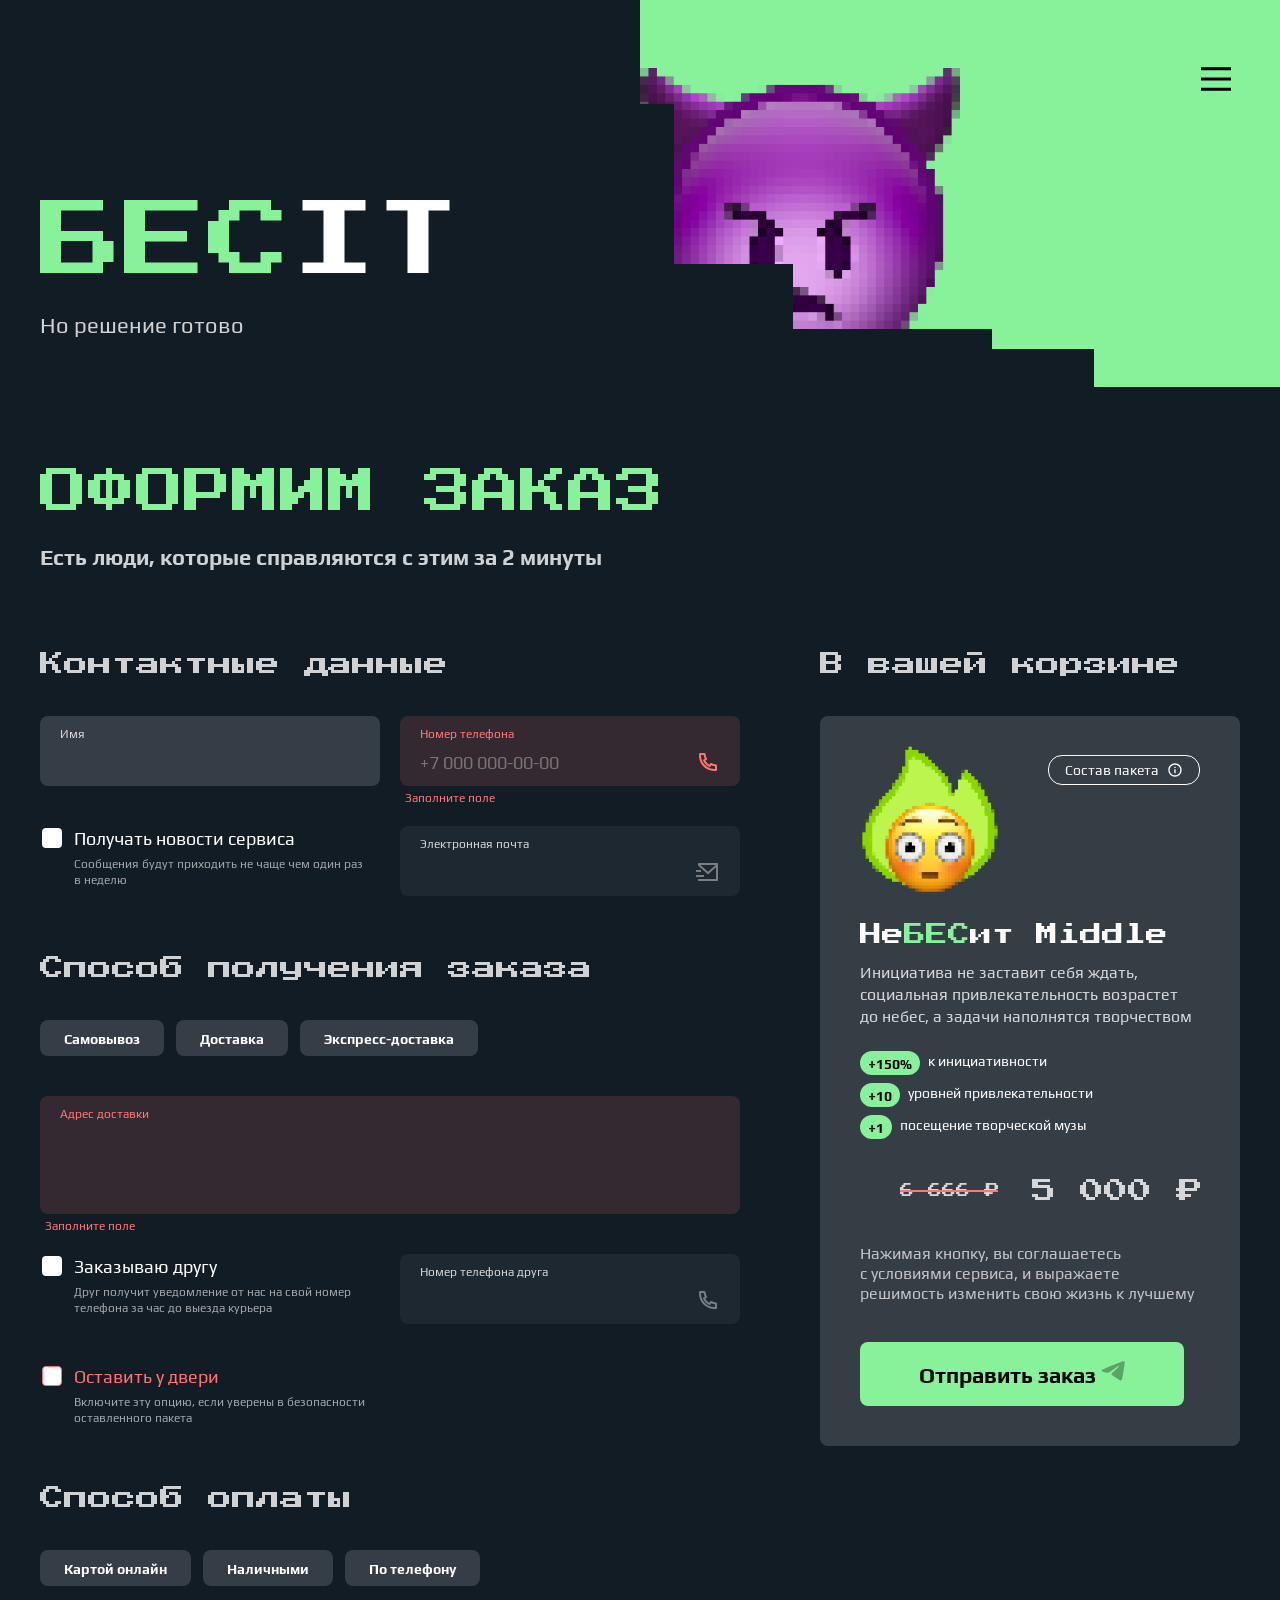
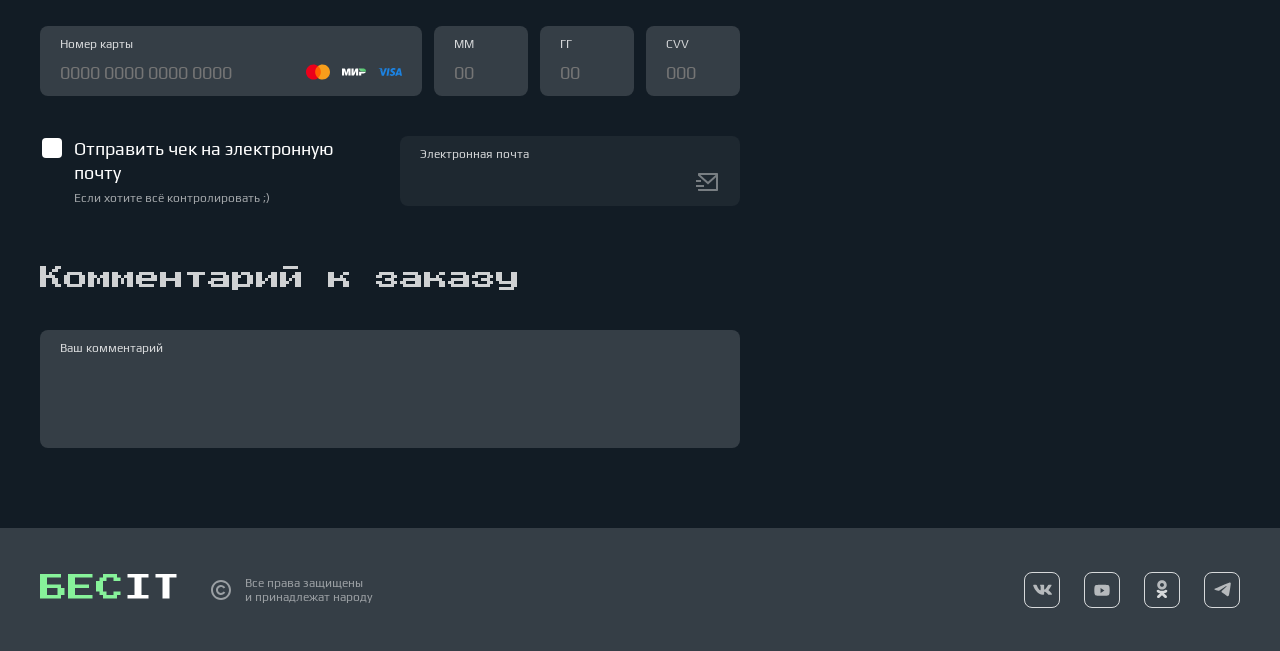
==== index.html @ fd8432b5 "sdf" ====
<!DOCTYPE html>
<html lang="ru">

<head>
  <meta charset="UTF-8">
  <meta name="viewport" content="width=device-width, initial-scale=1.0">
  <meta http-equiv="X-UA-Compatible" content="ie=edge">
  <link rel="stylesheet" href="css/normalize.css">
  <link rel="stylesheet" href="css/style.css">
  <title>Оформление заказа — БЕСIT</title>
</head>

<body>
  <header class="header">
    <div class="header__anim">
      <span class="header__green"></span>
      <div class="header__picture">
        <div class="header__image-big">
          <img class="header__img" src="images/devil.png" width="320" height="320"
            alt="Изображение фиолетового монстрика">
        </div>
      </div>
      <div class="header__cubes">
        <span class="header__cube"></span>
        <span class="header__cube"></span>
        <span class="header__cube"></span>
        <span class="header__cube"></span>
      </div>
    </div>
    <div class="header__wrapper">
      <div class="container">
        <div class="header__text">
          <div class="header__title-wrap">
            <p class="header__title"><span class="header__title-accent">Бес</span>it</p>
          </div>
          <div class="header__desc-wrap">
            <p class="header__description">Но решение готово</p>
          </div>
        </div>
      </div>
      <button class="header__burger" aria-label="Переключаетель меню">
        <svg class="header__burger-icon" width="40" height="40" aria-hidden="true">
          <use xlink:href="images/sprite.svg#icon-burger"></use>
        </svg>
      </button>
    </div>
  </header>
  <main>

    <section class="order">
      <div class="container">
        <h1 class="order__title">Оформим заказ</h1>
            <p class="order__text">Есть люди, которые справляются с&nbsp;этим за&nbsp;2&nbsp;минуты</p>
        <div class="order-wrapper">
          <div class="order__left-col">
            
            <form class="order-form" action="#" method="post">
              <fieldset class="order-form__group">
                <legend class="order-form__group-name">Контактные данные</legend>

                <div class="order-form__inner">
                  <div class="custom-input">
                    <input class="custom-input__field" type="text" name="name" id="name">
                    <label class="custom-input__label custom-input__label--name" for="name">Имя</label>
                  </div>
                  <div class="custom-input">
                    <input class="custom-input__field custom-input__field--error" type="tel" name="number" id="number"
                      placeholder="+7 000 000-00-00">
                    <label class="custom-input__label" for="number">Номер телефона</label>
                    <svg class="custom-input__icon custom-input__icon--phone" width="24" height="24" aria-hidden="true">
                      <use xlink:href="images/sprite.svg#icon-phone"></use>
                    </svg>
                    <span class="custom-input__error">Заполните поле</span>
                  </div>
                  <div class="custom-checkbox">
                    <input class="custom-checkbox__field visually-hidden"  type="checkbox" id="subscribeCheckbox"
                      name="client-true">
                    <label class="custom-checkbox__label" for="subscribeCheckbox">
                      <span class="custom-checkbox__heading">Получать новости сервиса
                        <svg class="custom-checkbox__icon" width="13" height="9" aria-hidden="true">
                          <use xlink:href="images/sprite.svg#icon-check"></use>
                        </svg>
                      </span>
                      <span class="custom-checkbox__text">Сообщения будут приходить не чаще чем один раз в неделю</span>

                    </label>
                  </div>

                  <div class="custom-input">

                    <label class="custom-input__label" for="emailF">Электронная почта</label>
                    <input class="custom-input__field custom-input__field--neb" type="email" name="mail" id="emailF" disabled>

                    <svg class="custom-input__icon custom-input__icon--nab" width="24" height="24" aria-hidden="true">
                      <use xlink:href="images/sprite.svg#icon-mail"></use>
                    </svg>
                  </div>
                </div>
              </fieldset>

              <fieldset class="order-form__group">
                <legend class="order-form__group-name">Способ получения заказа</legend>

                <div class="order-form__receiving-inner">
                  <ul class="order-form__radio__list">
                    <li class="custom-radio">
                      <input class="custom-radio__field visually-hidden" type="radio" name="receiving" id="receiving">
                      <label class="custom-radio__label" for="receiving">Самовывоз</label>
                    </li>
                    <li class="custom-radio">
                      <input class="custom-radio__field visually-hidden" type="radio" name="receiving" id="receiving2">
                      <label class="custom-radio__label" for="receiving2">Доставка</label>
                    </li>
                    <li class="custom-radio">
                      <input class="custom-radio__field visually-hidden" type="radio" name="receiving" id="receiving3">
                      <label class="custom-radio__label" for="receiving3">Экспресс-доставка</label>
                    </li>
                  </ul>

                  <div class="custom-input custom-input--textaria">
                    <textarea class="custom-input__field custom-input__field--error" name="adress"
                      id="adress"></textarea>
                    <label class="custom-input__label custom-input__label--addres" for="adress">Адрес доставки</label>
                    <span class="custom-input__error custom-input__error--addres">Заполните поле</span>
                  </div>

                  <div class="order-form__washes">
                    <div class="custom-checkbox">
                      <input class="custom-checkbox__field visually-hidden" type="checkbox" id="subscribeCheckbo"
                        name="client-true">
                      <label class="custom-checkbox__label" for="subscribeCheckbo">
                        <span class="custom-checkbox__heading">Заказываю другу
                          <svg class="custom-checkbox__icon" width="13" height="9" aria-hidden="true">
                            <use xlink:href="images/sprite.svg#icon-check"></use>
                          </svg>
                        </span>
                        <span class="custom-checkbox__text">Друг получит уведомление от нас на свой номер телефона за
                          час до выезда курьера</span>

                      </label>
                    </div>

                    <div class="custom-input">

                      <label class="custom-input__label" for="emailFiel">Номер телефона друга</label>
                      <input class="custom-input__field" type="tel" name="num" id="emailFiel" disabled>
                      <svg class="custom-input__icon custom-input__icon--friend" width="24" height="24" aria-hidden="true">
                        <use xlink:href="images/sprite.svg#icon-phone"></use>
                      </svg>
                    </div>

                    <div class="custom-checkbox">
                      <input class="custom-checkbox__field visually-hidden custom-checkbox__field--error"
                        type="checkbox" id="client-true2" name="client-true">
                      <label class="custom-checkbox__label" for="client-true2">
                        <span class="custom-checkbox__heading">Оставить у двери
                          <svg class="custom-checkbox__icon" width="13" height="9" aria-hidden="true">
                            <use xlink:href="images/sprite.svg#icon-check"></use>
                          </svg>
                        </span>
                        <span class="custom-checkbox__text">Включите эту опцию, если уверены в безопасности оставленного
                          пакета</span>

                      </label>
                    </div>

                  </div>
                </div>
              </fieldset>

              <fieldset class="order-form__group">
                <legend class="order-form__group-name">Способ оплаты</legend>

                <div class="order-form__receiving-inner">
                  <ul class="order-form__radio__list">
                    <li class="custom-radio">
                      <input class="custom-radio__field visually-hidden" type="radio" name="pay" id="pay">
                      <label class="custom-radio__label" for="pay">Картой онлайн</label>
                    </li>
                    <li class="custom-radio">
                      <input class="custom-radio__field visually-hidden" type="radio" name="pay" id="pay2">
                      <label class="custom-radio__label" for="pay2">Наличными</label>
                    </li>
                    <li class="custom-radio">
                      <input class="custom-radio__field visually-hidden" type="radio" name="pay" id="pay3">
                      <label class="custom-radio__label" for="pay3">По телефону</label>
                    </li>
                  </ul>

                  <ul class="order-form__pay-list">
                    <li class="order-form__pay-item">
                      <div class="custom-input">
                        <input class="custom-input__field" type="number" name="card" id="card"
                          placeholder="0000 0000 0000 0000">
                        <label class="custom-input__label" for="card">Номер карты</label>
                        <div class="custom-input__icon">
                          <svg class="icon-mc" width="24" height="24" aria-hidden="true">
                            <use xlink:href="images/sprite.svg#icon-mc"></use>
                          </svg>

                          <svg class="icon-mir" width="24" height="24" aria-hidden="true">
                            <use xlink:href="images/sprite.svg#icon-mir"></use>
                          </svg>

                          <svg class="icon-visa" width="24" height="24" aria-hidden="true">
                            <use xlink:href="images/sprite.svg#icon-visa"></use>
                          </svg>

                        </div>
                      </div>
                    </li>
                    <li class="order-form__pay-item">
                      <div class="custom-input">
                        <input class="custom-input__field" type="number" name="month" id="emailFie" placeholder="00">
                        <label class="custom-input__label" for="emailFie">ММ</label>
                      </div>
                    </li>
                    <li class="order-form__pay-item">
                      <div class="custom-input">
                        <input class="custom-input__field" type="number" name="year" id="cardNumber" placeholder="00">
                        <label class="custom-input__label" for="cardNumber">ГГ</label>
                      </div>
                    </li>
                    <li class="order-form__pay-item">
                      <div class="custom-input">
                        <input class="custom-input__field" type="number" name="cvv" id="cvv" placeholder="000">
                        <label class="custom-input__label" for="cvv">CVV</label>
                      </div>
                    </li>

                  </ul>

                  <div class="order-form__inner">
                    <div class="custom-checkbox">
                      <input class="custom-checkbox__field visually-hidden" type="checkbox" id="mail3" name="mail3">
                      <label class="custom-checkbox__label" for="mail3">
                        <span class="custom-checkbox__heading">Отправить чек на электронную почту
                          <svg class="custom-checkbox__icon" width="13" height="9" aria-hidden="true">
                            <use xlink:href="images/sprite.svg#icon-check"></use>
                          </svg>
                        </span>
                        <span class="custom-checkbox__text">Если хотите всё контролировать ;)</span>

                      </label>
                    </div>
                    <div class="custom-input">

                      <label class="custom-input__label" for="client-true3">Электронная почта</label>
                      <input class="custom-input__field" type="email" name="client-true3" id="client-true3" disabled>
                      <svg class="custom-input__icon" width="24" height="24" aria-hidden="true">
                        <use xlink:href="images/sprite.svg#icon-mail"></use>
                      </svg>
                    </div>
                  </div>

                </div>
              </fieldset>

              <fieldset class="order-form__group">
                <legend class="order-form__group-name">Комментарий к заказу</legend>
                <div class="custom-input custom-input--textaria">
                  <textarea class="custom-input__field" name="comment" id="comment"></textarea>
                  <label class="custom-input__label" for="comment">Ваш комментарий</label>
                </div>
              </fieldset>
            </form>

          </div>

          <div class="order__right-col">
              <h2 class="order__right-col-name">В вашей корзине</h2>
              <div class="order__right-col-card">
                <img class="card-img" src="images/green-smile.png" alt="Картинка зеленого смайлика">
                <button class="card-toogle">
                  <span class="toogle-text">Состав пакета</span>
                  <svg class="toogle-icon" width="16" height="16" aria-hidden="true">
                    <use xlink:href="images/sprite.svg#icon-i"></use>
                  </svg>
                </button>
                <h2 class="card-title">
                  Не<span>БЕС</span>ит Middle
                </h2>
                <p class="card-text">Инициатива не&nbsp;заставит себя ждать, социальная привлекательность возрастет
                  до&nbsp;небес, а&nbsp;задачи наполнятся творчеством</p>

                <div class="card-upgrades">
                  <div class="upgrade-item">
                    <span class="upgrade-item__percent">+150%</span>
                    <p class="upgrade-item__subtitle">к инициативности</p>
                  </div>
                  <div class="upgrade-item">
                    <span class="upgrade-item__percent">+10</span>
                    <p class="upgrade-item__subtitle">уровней привлекательности</p>
                  </div>
                  <div class="upgrade-item">
                    <span class="upgrade-item__percent">+1</span>
                    <p class="upgrade-item__subtitle">посещение творческой музы</p>
                  </div>
                </div>
                <div class="card-price">
                  <span class="card-price__old">6 666 ₽</span>
                  <span class="card-price__new">5 000 ₽</span>
                </div>
                <p class="card-agree-text">Нажимая кнопку, вы&nbsp;соглашаетесь с&nbsp;условиями сервиса,
                  и&nbsp;выражаете решимость изменить свою жизнь к&nbsp;лучшему</p>

                <button class="btn card-btn" type="submit"  id="submitButton">Отправить заказ

                  <svg class="icon-tg" width="24" height="24" aria-hidden="true">
                    <use xlink:href="images/sprite.svg#icon-tg"></use>
                  </svg>
                </button>
              </div>
            </div>
          </div>
        </div>
    </section>

    <div id="successModal" class="modal">
      <div class="modal-content">
          <span class="close">&times;</span>
          <p>Ваш заказ успешно отправлен!</p>
          <button id="thankYouButton">Спасибо</button>
      </div>
  </div>
  
  <div id="errorModal" class="modal">
      <div class="modal-content">
          <span class="close error-close">&times;</span>
          <p>Ошибка: заполните все поля!</p>
          <button id="errorOkButton">ОК</button>
      </div>
  </div>

  <div class="info-modal">
    <img class="monster" src="images/devil.png" width="320" height="320">
    <div class="info-modal__overlay">
      
    <img class="info-modal__img" src="images/green-smile.png" alt="">
    <div class="info-modal-dop">
      
      <h2 class="info-modal__title">Состав пакета</h2>
      <ul class="info-modal__list">
        <li class="info-modal__item">1) Горячая линия с&nbsp;психологом</li>
        <li class="info-modal__item">2) Медитации на&nbsp;каждый день</li>
        <li class="info-modal__item">3) Практики для&nbsp;саморазвития</li>
        <li class="info-modal__item">4) Вебинары с&nbsp;экспертами</li>
        <li class="info-modal__item">5) Чат с&nbsp;единомышленниками</li>
      </ul>
      <button class="btn info-modal__btn">Понятно</button>
    </div>
    </div>
  </div>
  </main>

  <footer class="footer">
    <div class="container">
      <div class="footer__inner">
        <div class="footer__inner-info">
          <a class="footer__logo-link" href="#" aria-label="Переход на главную страницу">
            <svg class="footer__logo" width="145" height="40" aria-hidden="true">
              <use xlink:href="images/sprite.svg#logo"></use>
            </svg>
          </a>
          <div class="footer__copyright">
            <svg class="footer__copyright-icon" width="24" height="24" aria-hidden="true">
              <use xlink:href="images/sprite.svg#icon-copy"></use>
            </svg>
            <span class="footer__copyright-text">Все права защищены и&nbsp;принадлежат народу</span>
          </div>
        </div>
        <ul class="socials">
          <li class="socials__item">
            <a class="socials__link" href="#" aria-label="Ссылка на ВК">
              <svg class="socials__icon" width="19" height="11" aria-hidden="true">
                <use xlink:href="images/sprite.svg#icon-vk"></use>
              </svg>
            </a>
          </li>
          <li class="socials__item">
            <a class="socials__link" href="#" aria-label="Ссылка на Ютуб">
              <svg class="socials__icon" width="16" height="12" aria-hidden="true">
                <use xlink:href="images/sprite.svg#icon-youtube"></use>
              </svg>
            </a>
          </li>
          <li class="socials__item">
            <a class="socials__link" href="#" aria-label="Ссылка на ОК">
              <svg class="socials__icon" width="12" height="19" aria-hidden="true">
                <use xlink:href="images/sprite.svg#icon-ok"></use>
              </svg>
            </a>
          </li>
          <li class="socials__item">
            <a class="socials__link" href="#" aria-label="Ссылка на Телеграм">
              <svg class="socials__icon" width="17" height="15" aria-hidden="true">
                <use xlink:href="images/sprite.svg#icon-tg"></use>
              </svg>
            </a>
          </li>
        </ul>
      </div>
    </div>
  </footer>

  <script src="js/index.js" type="module" defer></script>
</body>

</html>
---- css/style.css ----
/* Global */
/* ------------------------------------ */
@import "global/fonts.css";
@import "global/reboot.css";
@import "global/container.css";
@import "global/visually-hidden.css";

/* Blocks */
/* ------------------------------------ */
@import "blocks/header.css";
@import "blocks/animation.css";
@import "blocks/footer.css";
@import "blocks/socials.css";
@import "blocks/order.css";
@import "blocks/order-form.css";
@import "blocks/custom-input.css";
@import "blocks/custom-checkbox.css";
@import "blocks/custom.radio.css";
@import "blocks/pay.css";
@import "blocks/order-card.css";
@import "blocks/btn.css";
@import "blocks/info-modal.css";
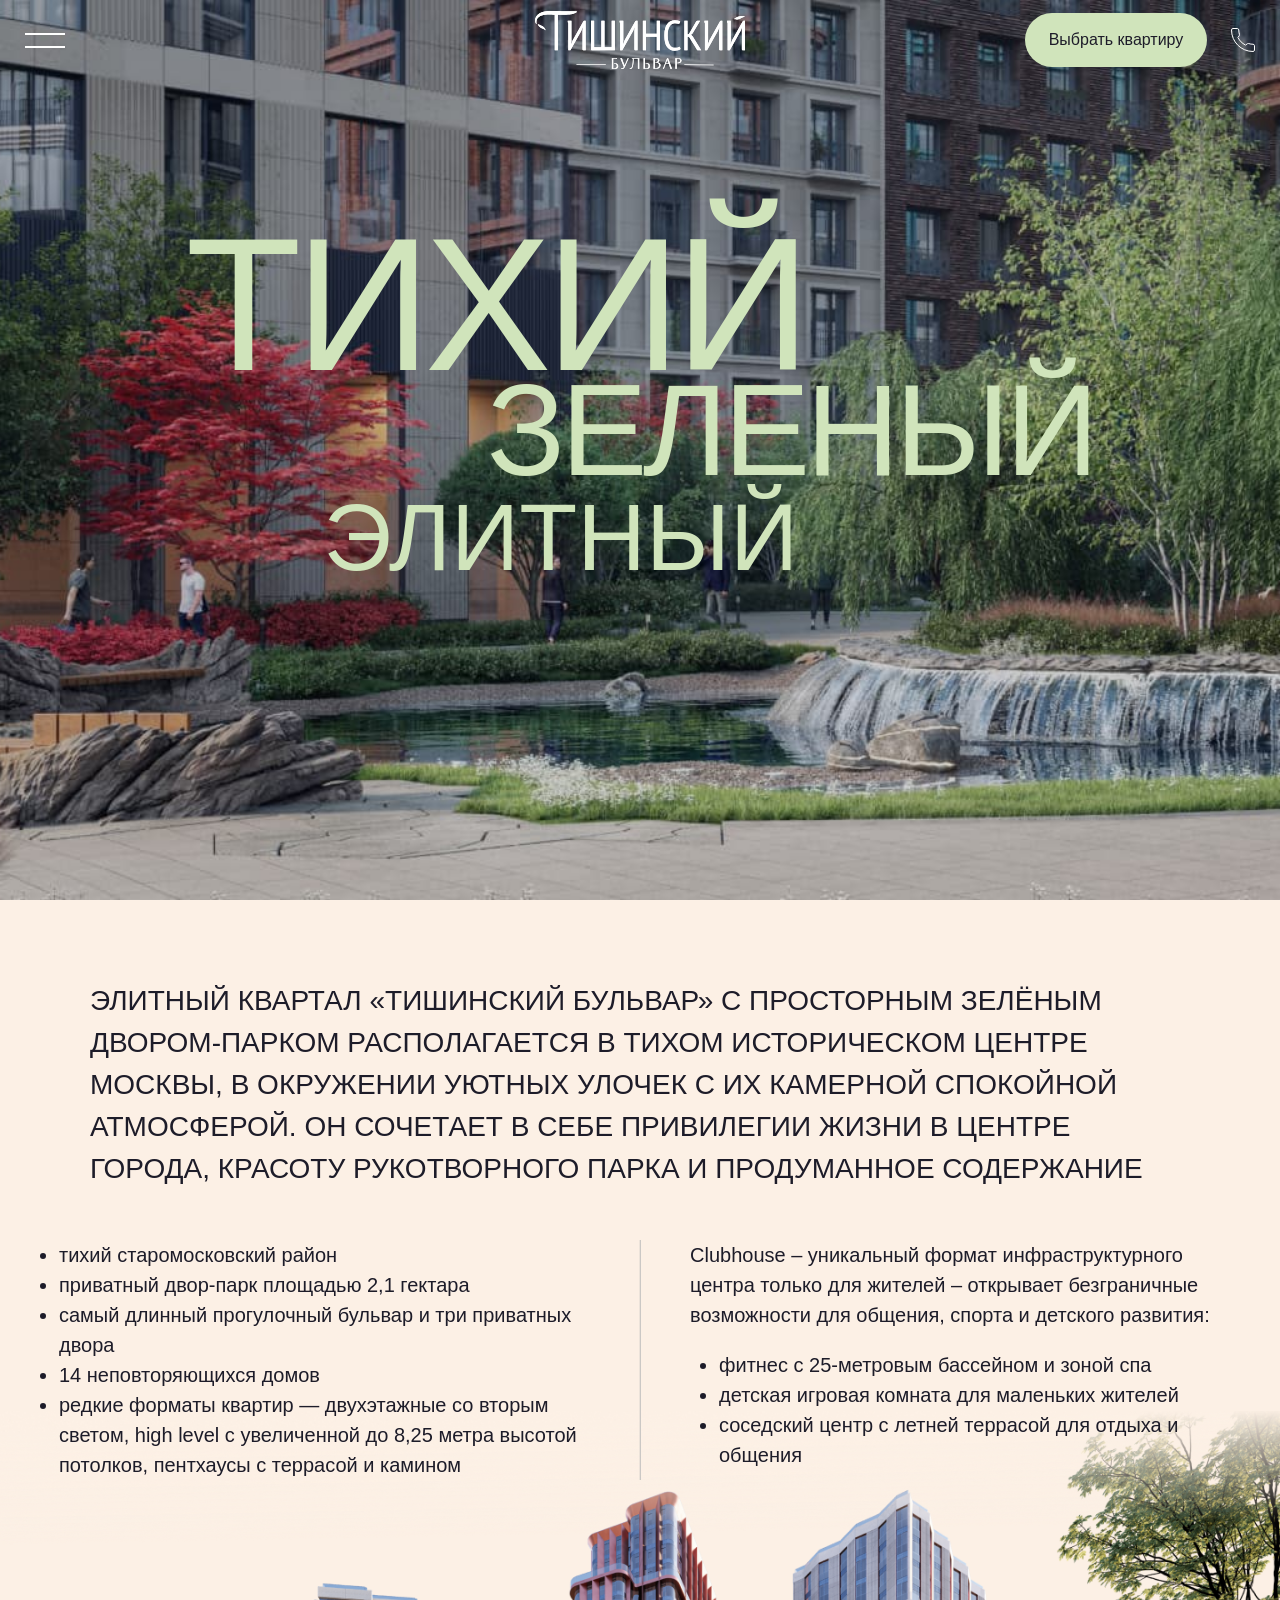
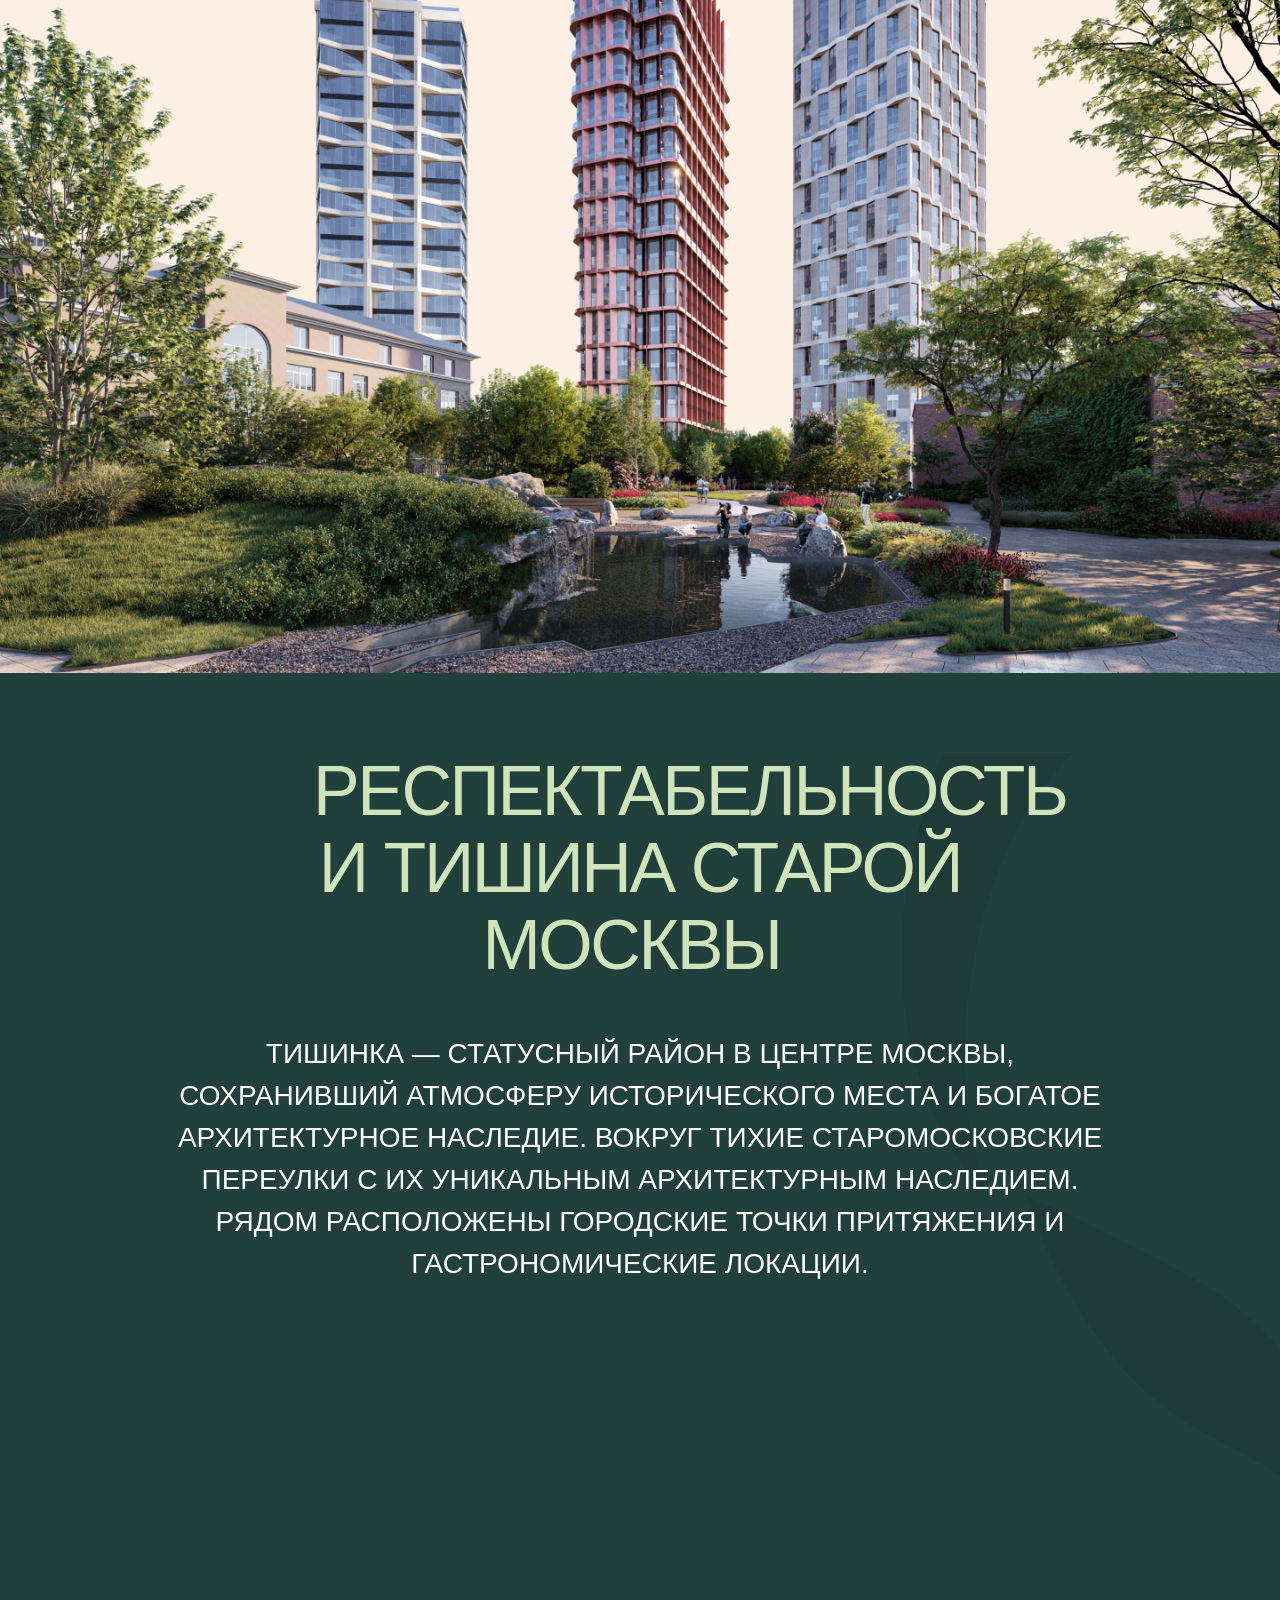
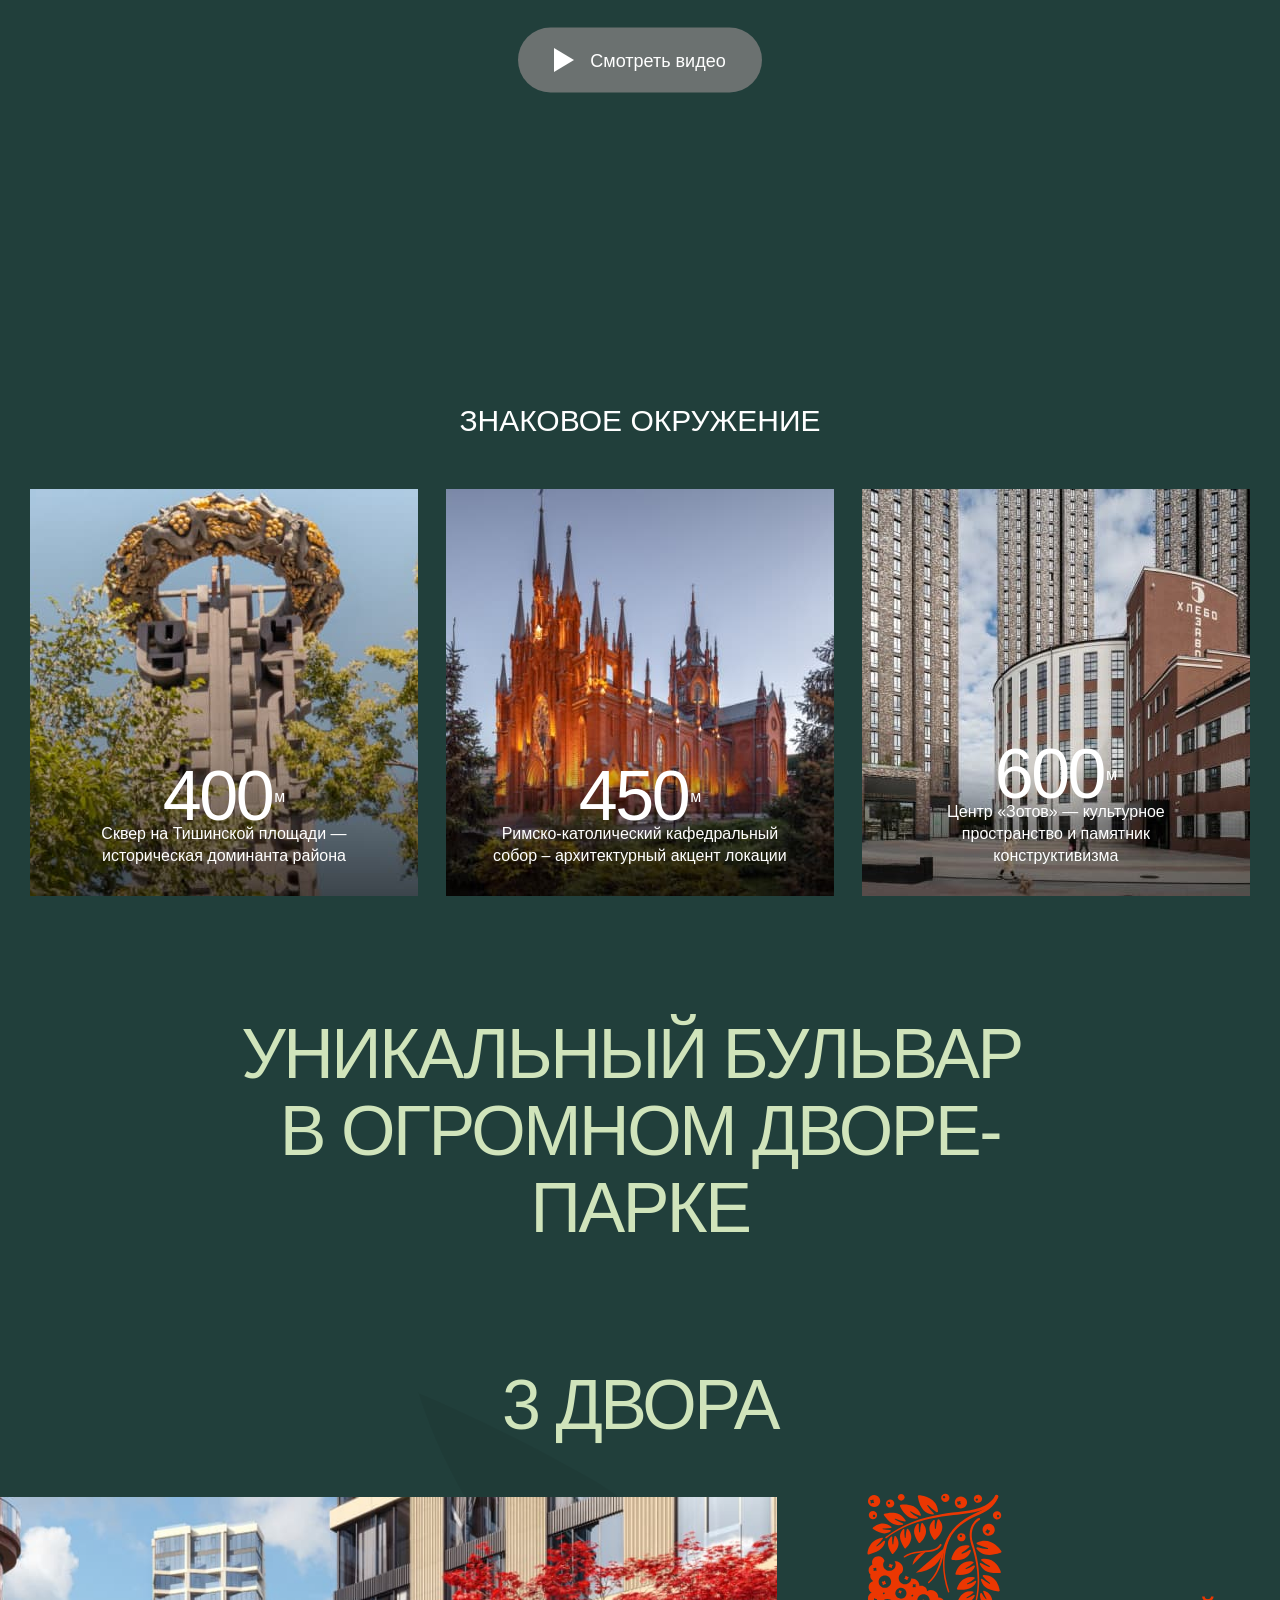
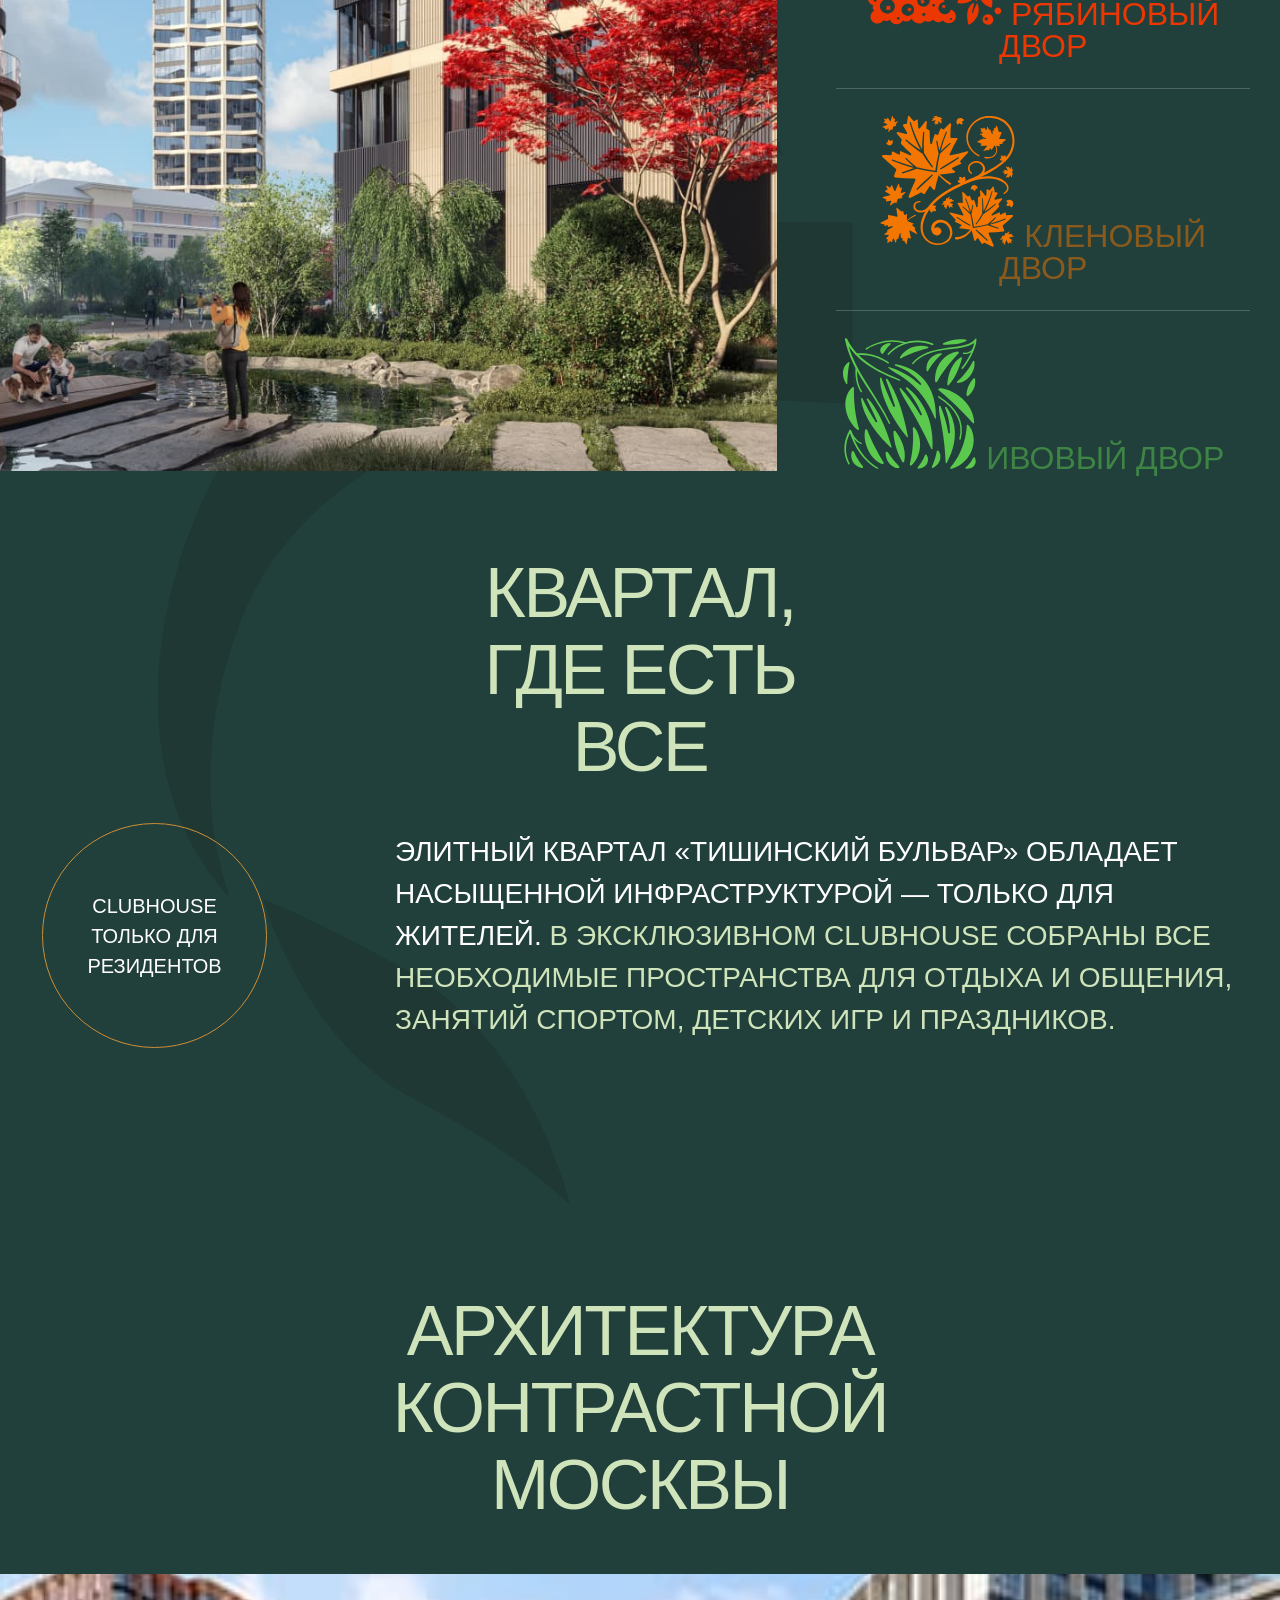
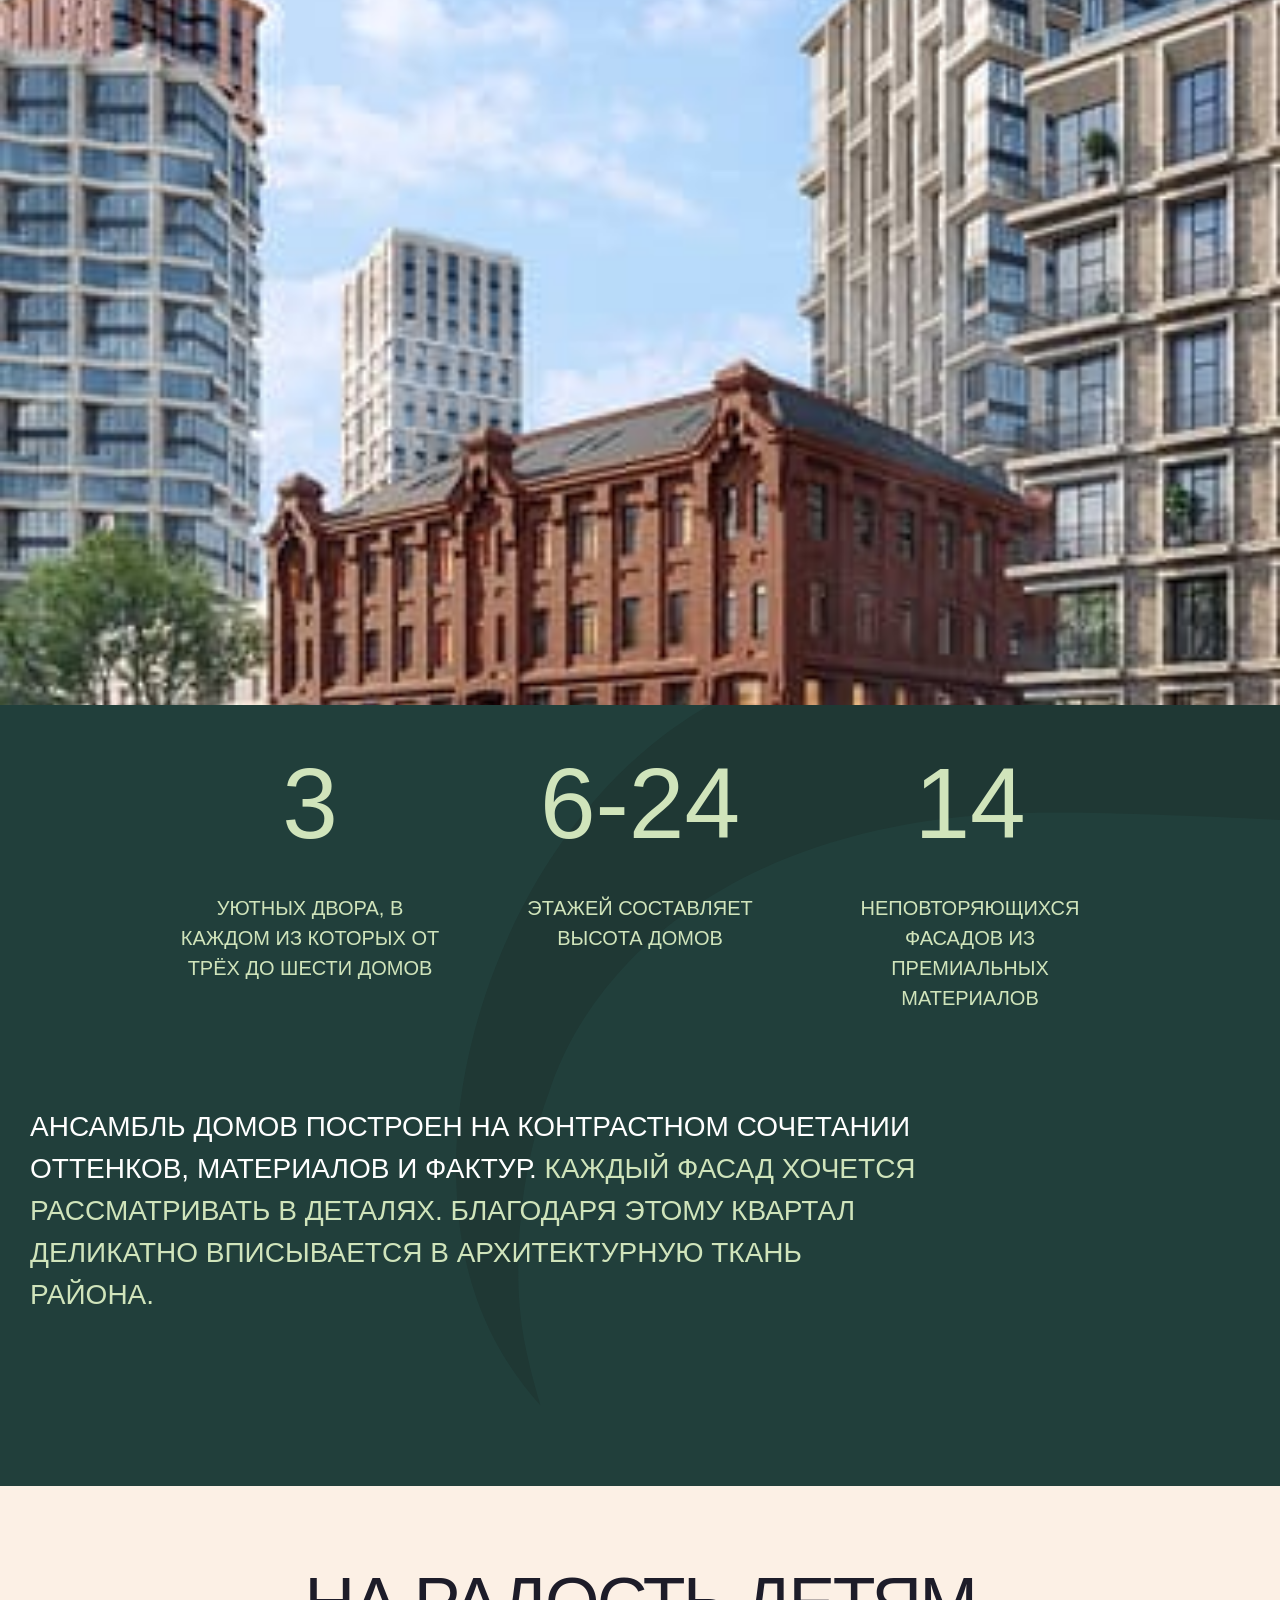
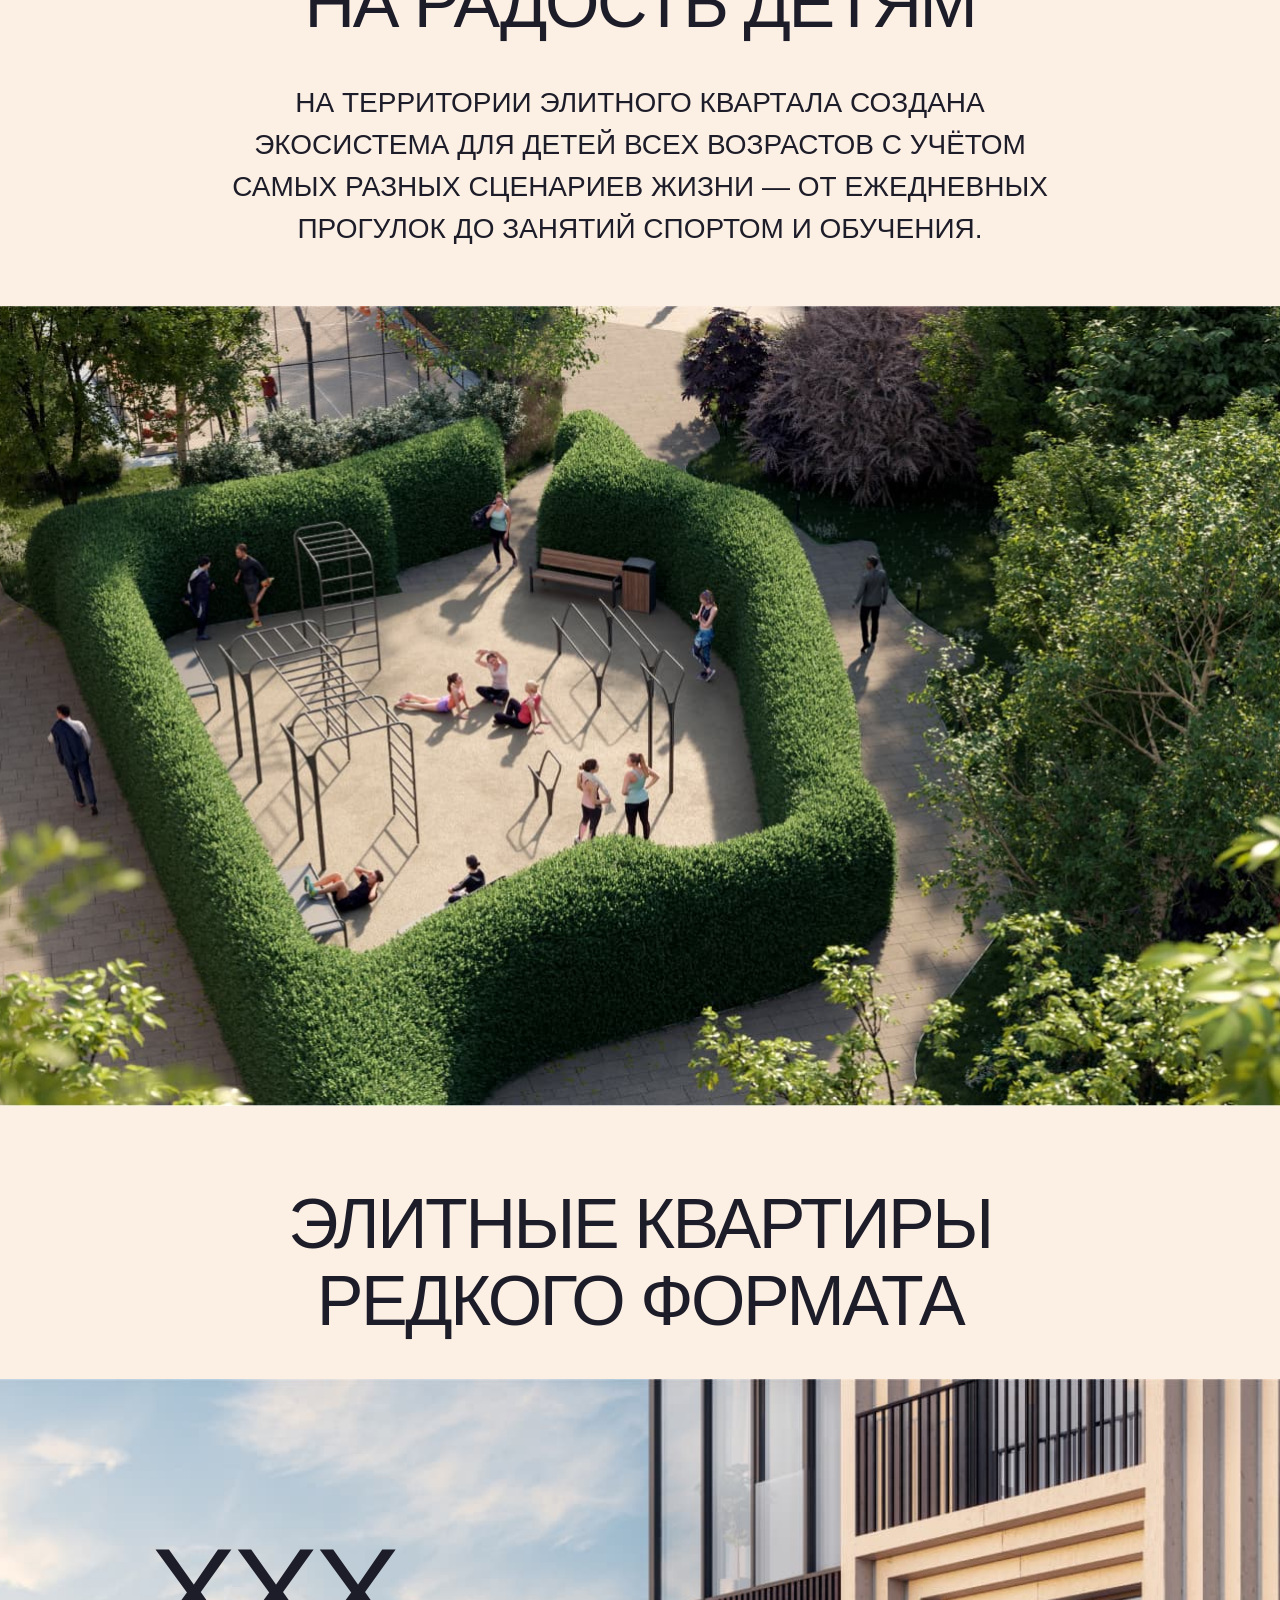
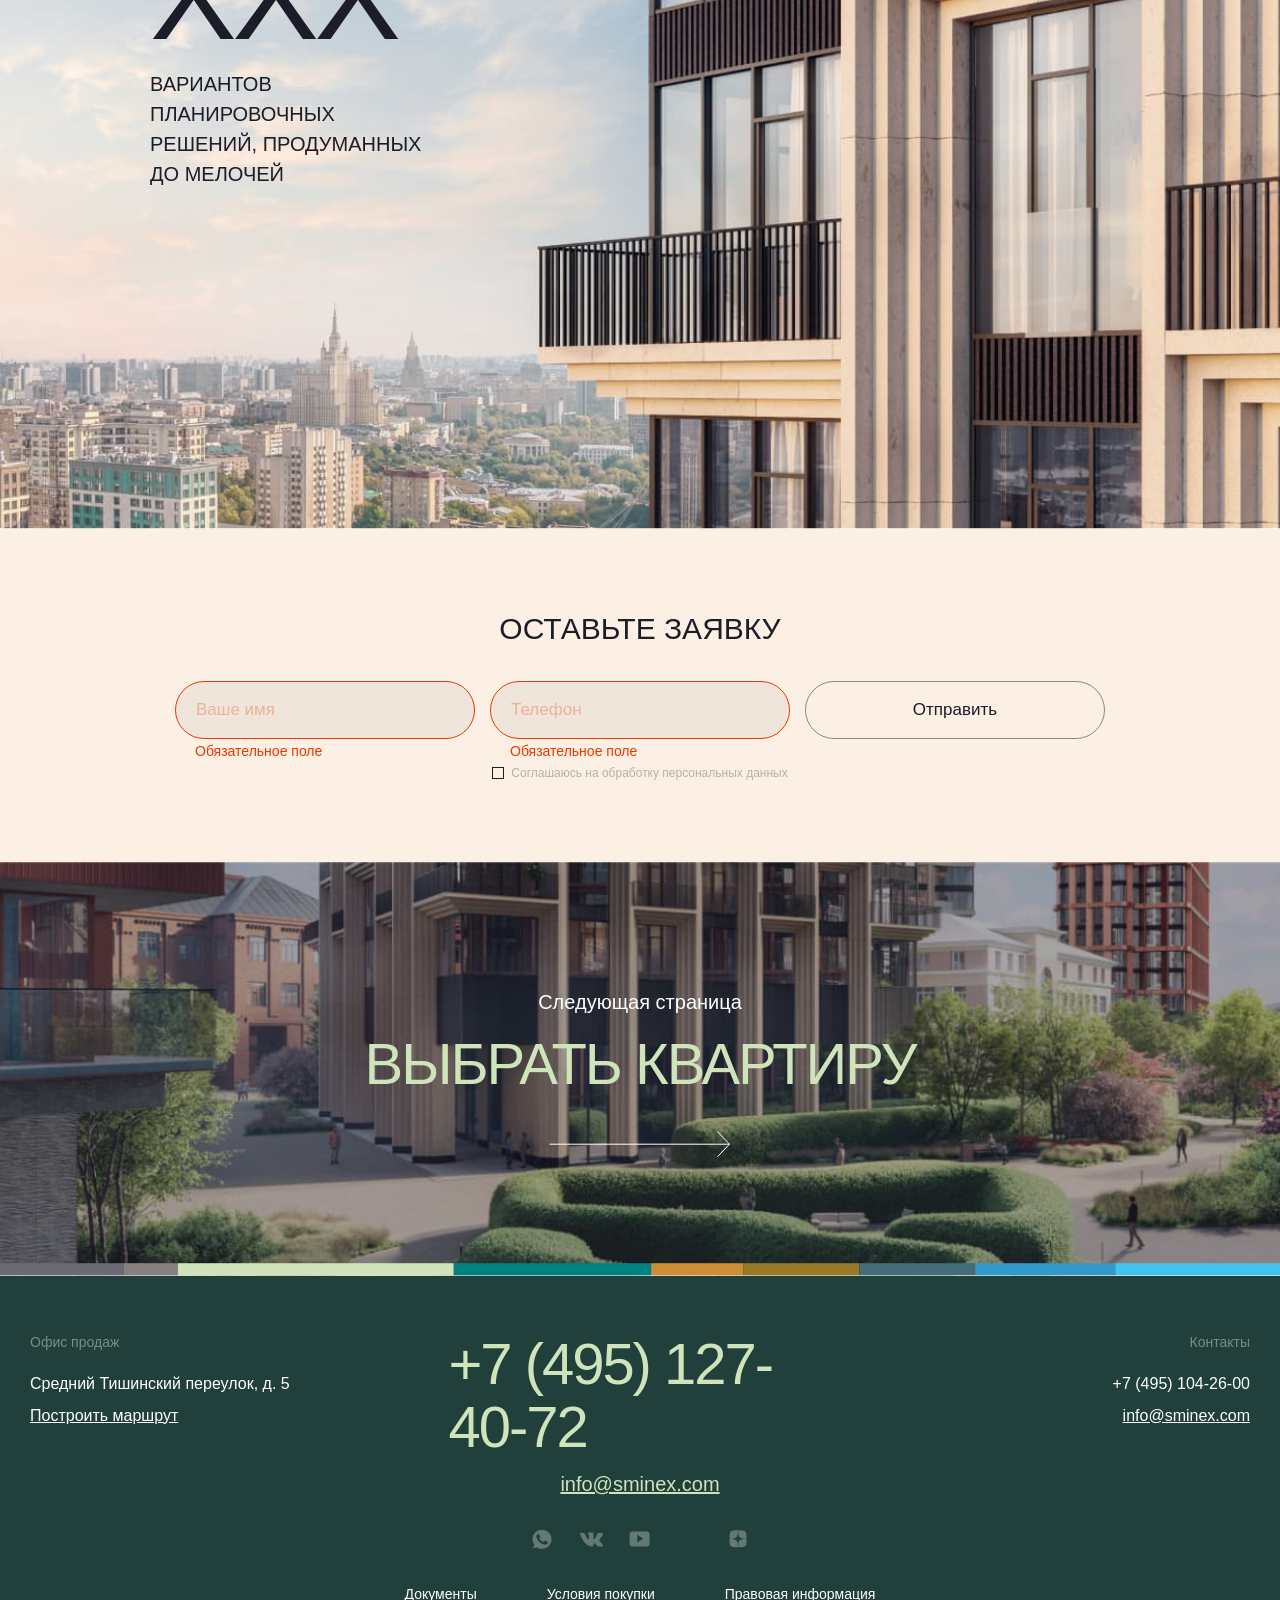
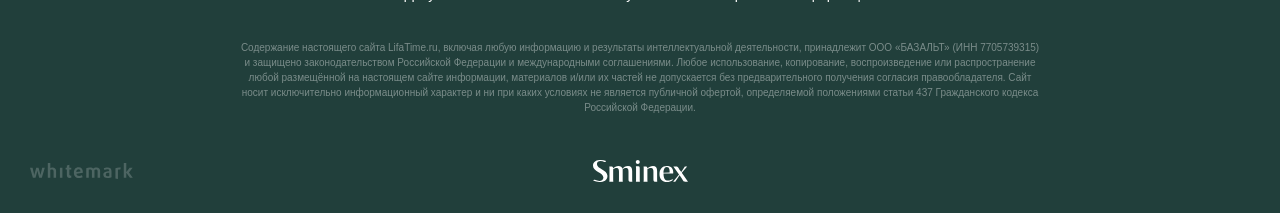
==== commit e75d168f: "sdfsd" ====
--- a/index.html
+++ b/index.html
@@ -1,409 +1,454 @@
 <!DOCTYPE html>
 <html lang="ru">
-
 <head>
   <meta charset="UTF-8">
   <meta name="viewport" content="width=device-width, initial-scale=1.0">
   <meta http-equiv="X-UA-Compatible" content="ie=edge">
-  <link rel="stylesheet" href="css/normalize.css">
-  <link rel="stylesheet" href="css/style.css">
-  <title>Оформление заказа — БЕСIT</title>
+  <link rel="stylesheet" href="/style.css">
+  <link rel="preload" href="/student/fonts/Arsenal-Regular.woff2" as="font" type="font/woff2" crossorigin="anonymous">
+  <title>Тихий зелёный элитный архитектурный проект на Тишинке. - Тишинский бульвар</title>
+  <link rel="icon" type="image/png" href="favicon/favicon-96x96.png" sizes="96x96" />
+<link rel="icon" type="image/svg+xml" href="favicon/favicon.svg" />
+<link rel="shortcut icon" href="favicon/favicon.ico" />
+<link rel="apple-touch-icon" sizes="180x180" href="favicon/apple-touch-icon.png" />
+<link rel="manifest" href="/site.webmanifest" />
 </head>
 
 <body>
-  <header class="header">
-    <div class="header__anim">
-      <span class="header__green"></span>
-      <div class="header__picture">
-        <div class="header__image-big">
-          <img class="header__img" src="images/devil.png" width="320" height="320"
-            alt="Изображение фиолетового монстрика">
-        </div>
-      </div>
-      <div class="header__cubes">
-        <span class="header__cube"></span>
-        <span class="header__cube"></span>
-        <span class="header__cube"></span>
-        <span class="header__cube"></span>
-      </div>
-    </div>
+<header class="header">
+  <div class="container">
     <div class="header__wrapper">
-      <div class="container">
-        <div class="header__text">
-          <div class="header__title-wrap">
-            <p class="header__title"><span class="header__title-accent">Бес</span>it</p>
-          </div>
-          <div class="header__desc-wrap">
-            <p class="header__description">Но решение готово</p>
-          </div>
-        </div>
-      </div>
-      <button class="header__burger" aria-label="Переключаетель меню">
-        <svg class="header__burger-icon" width="40" height="40" aria-hidden="true">
+      <button class="header__burger" type="button">
+        <svg class="header__burger-icon" width="40" height="15" aria-hidden="true">
           <use xlink:href="images/sprite.svg#icon-burger"></use>
         </svg>
       </button>
-    </div>
-  </header>
-  <main>
-
-    <section class="order">
-      <div class="container">
-        <h1 class="order__title">Оформим заказ</h1>
-            <p class="order__text">Есть люди, которые справляются с&nbsp;этим за&nbsp;2&nbsp;минуты</p>
-        <div class="order-wrapper">
-          <div class="order__left-col">
-            
-            <form class="order-form" action="#" method="post">
-              <fieldset class="order-form__group">
-                <legend class="order-form__group-name">Контактные данные</legend>
-
-                <div class="order-form__inner">
-                  <div class="custom-input">
-                    <input class="custom-input__field" type="text" name="name" id="name">
-                    <label class="custom-input__label custom-input__label--name" for="name">Имя</label>
-                  </div>
-                  <div class="custom-input">
-                    <input class="custom-input__field custom-input__field--error" type="tel" name="number" id="number"
-                      placeholder="+7 000 000-00-00">
-                    <label class="custom-input__label" for="number">Номер телефона</label>
-                    <svg class="custom-input__icon custom-input__icon--phone" width="24" height="24" aria-hidden="true">
-                      <use xlink:href="images/sprite.svg#icon-phone"></use>
-                    </svg>
-                    <span class="custom-input__error">Заполните поле</span>
-                  </div>
-                  <div class="custom-checkbox">
-                    <input class="custom-checkbox__field visually-hidden"  type="checkbox" id="subscribeCheckbox"
-                      name="client-true">
-                    <label class="custom-checkbox__label" for="subscribeCheckbox">
-                      <span class="custom-checkbox__heading">Получать новости сервиса
-                        <svg class="custom-checkbox__icon" width="13" height="9" aria-hidden="true">
-                          <use xlink:href="images/sprite.svg#icon-check"></use>
-                        </svg>
-                      </span>
-                      <span class="custom-checkbox__text">Сообщения будут приходить не чаще чем один раз в неделю</span>
-
-                    </label>
-                  </div>
-
-                  <div class="custom-input">
-
-                    <label class="custom-input__label" for="emailF">Электронная почта</label>
-                    <input class="custom-input__field custom-input__field--neb" type="email" name="mail" id="emailF" disabled>
-
-                    <svg class="custom-input__icon custom-input__icon--nab" width="24" height="24" aria-hidden="true">
-                      <use xlink:href="images/sprite.svg#icon-mail"></use>
-                    </svg>
-                  </div>
-                </div>
-              </fieldset>
-
-              <fieldset class="order-form__group">
-                <legend class="order-form__group-name">Способ получения заказа</legend>
-
-                <div class="order-form__receiving-inner">
-                  <ul class="order-form__radio__list">
-                    <li class="custom-radio">
-                      <input class="custom-radio__field visually-hidden" type="radio" name="receiving" id="receiving">
-                      <label class="custom-radio__label" for="receiving">Самовывоз</label>
-                    </li>
-                    <li class="custom-radio">
-                      <input class="custom-radio__field visually-hidden" type="radio" name="receiving" id="receiving2">
-                      <label class="custom-radio__label" for="receiving2">Доставка</label>
-                    </li>
-                    <li class="custom-radio">
-                      <input class="custom-radio__field visually-hidden" type="radio" name="receiving" id="receiving3">
-                      <label class="custom-radio__label" for="receiving3">Экспресс-доставка</label>
-                    </li>
-                  </ul>
-
-                  <div class="custom-input custom-input--textaria">
-                    <textarea class="custom-input__field custom-input__field--error" name="adress"
-                      id="adress"></textarea>
-                    <label class="custom-input__label custom-input__label--addres" for="adress">Адрес доставки</label>
-                    <span class="custom-input__error custom-input__error--addres">Заполните поле</span>
-                  </div>
-
-                  <div class="order-form__washes">
-                    <div class="custom-checkbox">
-                      <input class="custom-checkbox__field visually-hidden" type="checkbox" id="subscribeCheckbo"
-                        name="client-true">
-                      <label class="custom-checkbox__label" for="subscribeCheckbo">
-                        <span class="custom-checkbox__heading">Заказываю другу
-                          <svg class="custom-checkbox__icon" width="13" height="9" aria-hidden="true">
-                            <use xlink:href="images/sprite.svg#icon-check"></use>
-                          </svg>
-                        </span>
-                        <span class="custom-checkbox__text">Друг получит уведомление от нас на свой номер телефона за
-                          час до выезда курьера</span>
-
-                      </label>
-                    </div>
-
-                    <div class="custom-input">
-
-                      <label class="custom-input__label" for="emailFiel">Номер телефона друга</label>
-                      <input class="custom-input__field" type="tel" name="num" id="emailFiel" disabled>
-                      <svg class="custom-input__icon custom-input__icon--friend" width="24" height="24" aria-hidden="true">
-                        <use xlink:href="images/sprite.svg#icon-phone"></use>
-                      </svg>
-                    </div>
-
-                    <div class="custom-checkbox">
-                      <input class="custom-checkbox__field visually-hidden custom-checkbox__field--error"
-                        type="checkbox" id="client-true2" name="client-true">
-                      <label class="custom-checkbox__label" for="client-true2">
-                        <span class="custom-checkbox__heading">Оставить у двери
-                          <svg class="custom-checkbox__icon" width="13" height="9" aria-hidden="true">
-                            <use xlink:href="images/sprite.svg#icon-check"></use>
-                          </svg>
-                        </span>
-                        <span class="custom-checkbox__text">Включите эту опцию, если уверены в безопасности оставленного
-                          пакета</span>
-
-                      </label>
-                    </div>
-
-                  </div>
-                </div>
-              </fieldset>
-
-              <fieldset class="order-form__group">
-                <legend class="order-form__group-name">Способ оплаты</legend>
-
-                <div class="order-form__receiving-inner">
-                  <ul class="order-form__radio__list">
-                    <li class="custom-radio">
-                      <input class="custom-radio__field visually-hidden" type="radio" name="pay" id="pay">
-                      <label class="custom-radio__label" for="pay">Картой онлайн</label>
-                    </li>
-                    <li class="custom-radio">
-                      <input class="custom-radio__field visually-hidden" type="radio" name="pay" id="pay2">
-                      <label class="custom-radio__label" for="pay2">Наличными</label>
-                    </li>
-                    <li class="custom-radio">
-                      <input class="custom-radio__field visually-hidden" type="radio" name="pay" id="pay3">
-                      <label class="custom-radio__label" for="pay3">По телефону</label>
-                    </li>
-                  </ul>
-
-                  <ul class="order-form__pay-list">
-                    <li class="order-form__pay-item">
-                      <div class="custom-input">
-                        <input class="custom-input__field" type="number" name="card" id="card"
-                          placeholder="0000 0000 0000 0000">
-                        <label class="custom-input__label" for="card">Номер карты</label>
-                        <div class="custom-input__icon">
-                          <svg class="icon-mc" width="24" height="24" aria-hidden="true">
-                            <use xlink:href="images/sprite.svg#icon-mc"></use>
-                          </svg>
-
-                          <svg class="icon-mir" width="24" height="24" aria-hidden="true">
-                            <use xlink:href="images/sprite.svg#icon-mir"></use>
-                          </svg>
-
-                          <svg class="icon-visa" width="24" height="24" aria-hidden="true">
-                            <use xlink:href="images/sprite.svg#icon-visa"></use>
-                          </svg>
-
-                        </div>
-                      </div>
-                    </li>
-                    <li class="order-form__pay-item">
-                      <div class="custom-input">
-                        <input class="custom-input__field" type="number" name="month" id="emailFie" placeholder="00">
-                        <label class="custom-input__label" for="emailFie">ММ</label>
-                      </div>
-                    </li>
-                    <li class="order-form__pay-item">
-                      <div class="custom-input">
-                        <input class="custom-input__field" type="number" name="year" id="cardNumber" placeholder="00">
-                        <label class="custom-input__label" for="cardNumber">ГГ</label>
-                      </div>
-                    </li>
-                    <li class="order-form__pay-item">
-                      <div class="custom-input">
-                        <input class="custom-input__field" type="number" name="cvv" id="cvv" placeholder="000">
-                        <label class="custom-input__label" for="cvv">CVV</label>
-                      </div>
-                    </li>
-
-                  </ul>
-
-                  <div class="order-form__inner">
-                    <div class="custom-checkbox">
-                      <input class="custom-checkbox__field visually-hidden" type="checkbox" id="mail3" name="mail3">
-                      <label class="custom-checkbox__label" for="mail3">
-                        <span class="custom-checkbox__heading">Отправить чек на электронную почту
-                          <svg class="custom-checkbox__icon" width="13" height="9" aria-hidden="true">
-                            <use xlink:href="images/sprite.svg#icon-check"></use>
-                          </svg>
-                        </span>
-                        <span class="custom-checkbox__text">Если хотите всё контролировать ;)</span>
-
-                      </label>
-                    </div>
-                    <div class="custom-input">
-
-                      <label class="custom-input__label" for="client-true3">Электронная почта</label>
-                      <input class="custom-input__field" type="email" name="client-true3" id="client-true3" disabled>
-                      <svg class="custom-input__icon" width="24" height="24" aria-hidden="true">
-                        <use xlink:href="images/sprite.svg#icon-mail"></use>
-                      </svg>
-                    </div>
-                  </div>
-
-                </div>
-              </fieldset>
-
-              <fieldset class="order-form__group">
-                <legend class="order-form__group-name">Комментарий к заказу</legend>
-                <div class="custom-input custom-input--textaria">
-                  <textarea class="custom-input__field" name="comment" id="comment"></textarea>
-                  <label class="custom-input__label" for="comment">Ваш комментарий</label>
-                </div>
-              </fieldset>
-            </form>
-
+      <a href="#" class="header__logo" aria-label="Ссылка на главную страницу">
+        <svg class="header__burger-icon" width="210" height="58" aria-hidden="true">
+          <use xlink:href="images/sprite.svg#icon-logo"></use>
+        </svg>
+      </a>
+      <div class="header__user">
+        <a class="header__link btn" href="#">Выбрать квартиру</a>
+        <a href="tel:+74951829699" class="header__phone">
+          <span class="header__phone-text">+7 (495) 182-96-99</span>
+          <svg class="header__phone-icon" width="24" height="24" aria-hidden="true">
+            <use xlink:href="images/sprite.svg#icon-phone"></use>
+          </svg>
+        </a>
+      </div>
+    </div>
+  </div>
+</header>
+
+<main>
+  <section class="hero">
+    <div class="container">
+      <div class="hero__wrapper">
+        <div class="hero__picture">
+          <picture>
+            <source media="(max-width: 767px)"
+                    srcset="images/hero/hero-mobile.jpg 1x, images/hero/hero-mobile@2x.jpg 2x">
+            <img class="hero__img" src="images/hero/hero.jpg" srcset="images/hero/hero@2x.jpg 2x"
+                 alt="Изображение ЖК Тишинский" width="1440" height="720">
+          </picture>
+        </div>
+        <h1 class="hero__title">
+          <span class="hero__title-top">ТИХИЙ</span>
+          <span class="hero__title-middle">ЗЕЛЕНЫЙ</span>
+          <span class="hero__title-bottom">ЭЛИТНЫЙ</span>
+        </h1>
+      </div>
+    </div>
+  </section>
+  
+  <section class="advantages">
+    <div class="container">
+      <h2 class="visually-hidden">Преимущества ЖК Тишинский</h2>
+      <p class="advantages__description">Элитный квартал «Тишинский бульвар» с просторным зелёным двором-парком располагается в тихом историческом центре Москвы, в окружении уютных улочек с их камерной спокойной атмосферой. Он сочетает в себе привилегии жизни в центре города, красоту рукотворного парка и продуманное содержание</p>
+      <div class="advantages__wrapper">
+        <ul class="advantages__list">
+          <li class="advantages__item">тихий старомосковский район</li>
+          <li class="advantages__item">приватный двор-парк площадью 2,1 гектара</li>
+          <li class="advantages__item">самый длинный прогулочный бульвар и три приватных двора</li>
+          <li class="advantages__item">14 неповторяющихся домов</li>
+          <li class="advantages__item">редкие форматы квартир — двухэтажные со вторым светом, high level с увеличенной до 8,25 метра высотой потолков, пентхаусы с террасой и камином</li>
+        </ul>
+        <div class="advantages__inner">
+          <p class="advantages__text">Clubhouse – уникальный формат инфраструктурного центра только для жителей – открывает безграничные возможности для общения, спорта и детского развития:</p>
+          <ul class="advantages__list">
+            <li class="advantages__item">фитнес с 25-метровым бассейном и зоной спа </li>
+            <li class="advantages__item">детская игровая комната для маленьких жителей</li>
+            <li class="advantages__item">соседский центр с летней террасой для отдыха и общения</li>
+          </ul>
+        </div>
+      </div>
+    </div>
+    <div class="advantages__picture">
+      <picture>
+        <source media="(max-width: 767px)"
+                srcset="images/advantages/advantages-mobile.png 1x, images/advantages/advantages-mobile@2x.png 2x">
+        <img class="advantages__img" src="images/advantages/advantages.png"
+             srcset="images/advantages/advantages@2x.png 2x" height="970" width="1440" alt="Изображение ЖК Тишинский" loading="lazy">
+      </picture>
+    </div>
+  </section>
+  
+  <section class="respectability">
+    <svg class="respectability__decor" width="378" height="1168" aria-hidden="true">
+      <use xlink:href="images/sprite.svg#icon-decor-1"></use>
+    </svg>
+    <div class="container">
+      <div class="respectability__wrapper">
+        <h2 class="respectability__title">Респектабельность +и тишина старой Москвы </h2>
+        <p class="respectability__description">Тишинка — статусный район в центре Москвы, сохранивший атмосферу исторического места и богатое архитектурное наследие. Вокруг тихие старомосковские переулки с их уникальным архитектурным наследием. Рядом расположены городские точки притяжения и гастрономические локации.</p>
+        <div class="respectability__video-box">
+          <video class="respectability__video" src="video/video-preview.mp4" width="1280" height="670" autoplay
+                 loop></video>
+          <button class="respectability__video-play">
+            <svg class="respectability__video-icon" width="20" height="25" aria-hidden="true">
+              <use xlink:href="images/sprite.svg#icon-play"></use>
+            </svg>
+            <span class="respectability__video-text">Смотреть видео</span>
+          </button>
+        </div>
+        <h2 class="respectability__subtitle">Знаковое окружение</h2>
+        <ul class="respectability__list">
+          <li class="respectability__item">
+            <div class="image-card">
+              <picture>
+                <source media="(max-width: 767px)"
+                        srcset="images/respectability/respectability-1-mobile.jpg 1x, images/respectability/respectability-1-mobile@2x.jpg 2x">
+                <img class="image-card__img" src="images/respectability/respectability-1.jpg"
+                     srcset="images/respectability/respectability-1@2x.jpg 2x" height="407" width="408" alt="Изображение здания">
+              </picture>
+              <span class="image-card__number">400<span class="image-card__number-size">м</span></span>
+              <p class="image-card__text">Сквер на Тишинской площади +— историческая доминанта района</p>
+            </div>
+          </li>
+          <li class="respectability__item">
+            <div class="image-card">
+              <picture>
+                <source media="(max-width: 767px)"
+                        srcset="images/respectability/respectability-2-mobile.jpg 1x, images/respectability/respectability-2-mobile@2x.jpg 2x">
+                <img class="image-card__img" src="images/respectability/respectability-2.jpg"
+                     srcset="images/respectability/respectability-2@2x.jpg 2x" height="407" width="408" alt="Изображение здания" loading="lazy">
+              </picture>
+              <span class="image-card__number">450<span class="image-card__number-size">м</span></span>
+              <p class="image-card__text">Римско-католический кафедральный собор +– архитектурный акцент локации</p>
+            </div>
+          </li>
+          <li class="respectability__item">
+            <div class="image-card">
+              <picture>
+                <source media="(max-width: 767px)"
+                        srcset="images/respectability/respectability-3-mobile.jpg 1x, images/respectability/respectability-3-mobile@2x.jpg 2x">
+                <img class="image-card__img" src="images/respectability/respectability-3.jpg"
+                     srcset="images/respectability/respectability-3@2x.jpg 2x" height="407" width="408" alt="Изображение здания" loading="lazy">
+              </picture>
+              <span class="image-card__number">600<span class="image-card__number-size">м</span></span>
+              <p class="image-card__text">Центр «Зотов» — культурное пространство +и памятник конструктивизма</p>
+            </div>
+          </li>
+        </ul>
+      </div>
+    </div>
+  </section>
+
+  <section class="unique">
+    <div class="container">
+      <div class="unique__wrapper">
+        <h2 class="unique__title">Уникальный бульвар +в&nbsp;огромном дворе-парке </h2>
+        <span class="unique__subtitle"><span class="unique__subtitle-number">3</span> двора</span>
+        <div class="unique__gallery">
+          <svg class="unique__decor-top" width="366" height="366" aria-hidden="true">
+            <use xlink:href="images/sprite.svg#icon-unique-decor-1"></use>
+          </svg>
+          <svg class="unique__decor-middle" width="695" height="984" aria-hidden="true">
+            <use xlink:href="images/sprite.svg#icon-unique-decor-2"></use>
+          </svg>
+          <div class="unique__gallery-pic">
+            <picture>
+              <source media="(max-width: 767px)"
+                      srcset="images/unique/unique-1-mobile.jpg 1x, images/unique/unique-1-mobile@2x.jpg 2x">
+              <img class="unique__img" src="images/unique/unique-1.jpg"
+                   srcset="images/unique/unique-1@2x.jpg 2x" alt="Изображение парка" width="923" height="640" loading="lazy">
+            </picture>
           </div>
-
-          <div class="order__right-col">
-              <h2 class="order__right-col-name">В вашей корзине</h2>
-              <div class="order__right-col-card">
-                <img class="card-img" src="images/green-smile.png" alt="Картинка зеленого смайлика">
-                <button class="card-toogle">
-                  <span class="toogle-text">Состав пакета</span>
-                  <svg class="toogle-icon" width="16" height="16" aria-hidden="true">
-                    <use xlink:href="images/sprite.svg#icon-i"></use>
-                  </svg>
-                </button>
-                <h2 class="card-title">
-                  Не<span>БЕС</span>ит Middle
-                </h2>
-                <p class="card-text">Инициатива не&nbsp;заставит себя ждать, социальная привлекательность возрастет
-                  до&nbsp;небес, а&nbsp;задачи наполнятся творчеством</p>
-
-                <div class="card-upgrades">
-                  <div class="upgrade-item">
-                    <span class="upgrade-item__percent">+150%</span>
-                    <p class="upgrade-item__subtitle">к инициативности</p>
-                  </div>
-                  <div class="upgrade-item">
-                    <span class="upgrade-item__percent">+10</span>
-                    <p class="upgrade-item__subtitle">уровней привлекательности</p>
-                  </div>
-                  <div class="upgrade-item">
-                    <span class="upgrade-item__percent">+1</span>
-                    <p class="upgrade-item__subtitle">посещение творческой музы</p>
-                  </div>
-                </div>
-                <div class="card-price">
-                  <span class="card-price__old">6 666 ₽</span>
-                  <span class="card-price__new">5 000 ₽</span>
-                </div>
-                <p class="card-agree-text">Нажимая кнопку, вы&nbsp;соглашаетесь с&nbsp;условиями сервиса,
-                  и&nbsp;выражаете решимость изменить свою жизнь к&nbsp;лучшему</p>
-
-                <button class="btn card-btn" type="submit"  id="submitButton">Отправить заказ
-
-                  <svg class="icon-tg" width="24" height="24" aria-hidden="true">
-                    <use xlink:href="images/sprite.svg#icon-tg"></use>
-                  </svg>
-                </button>
-              </div>
+          <ul class="unique__gallery-list">
+            <li class="unique__gallery-item">
+              <button class="unique__gallery-button unique__gallery-button--active">
+              <span>
+                <svg class="unique__gallery-icon" width="135" height="132" aria-hidden="true">
+                  <use xlink:href="images/sprite.svg#icon-unique-1"></use>
+                </svg>
+                <span class="unique__gallery-text">рябиновый двор</span>
+              </span>
+              </button>
+            </li>
+            <li class="unique__gallery-item">
+              <button class="unique__gallery-button unique__gallery-button--yellow">
+              <span>
+                <svg class="unique__gallery-icon" width="135" height="132" aria-hidden="true">
+                  <use xlink:href="images/sprite.svg#icon-unique-2"></use>
+                </svg>
+                <span class="unique__gallery-text">кленовый двор</span>
+              </span>
+              </button>
+            </li>
+            <li class="unique__gallery-item">
+              <button class="unique__gallery-button unique__gallery-button--green">
+              <span>
+                <svg class="unique__gallery-icon" width="135" height="132" aria-hidden="true">
+                  <use xlink:href="images/sprite.svg#icon-unique-3"></use>
+                </svg>
+                <span class="unique__gallery-text">ивовый двор</span>
+              </span>
+              </button>
+            </li>
+          </ul>
+        </div>
+        <span class="unique__heading">КВАРТАЛ, ГДЕ ЕСТЬ ВСЕ</span>
+        <div class="unique__inner">
+          <span class="unique__note">Clubhouse только для резидентов</span>
+          <p class="unique__text">Элитный квартал «Тишинский бульвар» обладает насыщенной инфраструктурой — только для жителей.
+            <span class="unique__text unique__text--green">В эксклюзивном Clubhouse собраны все необходимые пространства для отдыха и общения, занятий спортом, детских игр и праздников.</span>
+          </p>
+        </div>
+      </div>
+    </div>
+  </section>
+
+  <section class="architecture">
+    <svg class="architecture__decor" width="824" height="802" aria-hidden="true">
+      <use xlink:href="images/sprite.svg#icon-decor-2"></use>
+    </svg>
+    <div class="container">
+      <div class="architecture__wrapper">
+        <h2 class="architecture__title">Архитектура контрастной москвы</h2>
+        <div class="architecture__image">
+          <picture>
+            <source media="(max-width: 767px)"
+                    srcset="images/architecture/architecture-mobile.jpg 1x, images/architecture/architecture-mobile@2x.jpg 2x">
+            <img class="architecture__img" src="images/architecture/architecture-mobile.jpg"
+                 srcset="images/architecture/architecture-mobile@2x.jpg 2x" height="731" width="1440"
+                 alt="Изображение архитектуры Москвы" loading="lazy">
+          </picture>
+        </div>
+        <ul class="architecture__list">
+          <li class="architecture__item">
+            <span class="architecture__number">3</span>
+            <p class="architecture__item-text">уютных двора, в каждом из которых от трёх до шести домов</p>
+          </li>
+          <li class="architecture__item">
+            <span class="architecture__number">6-24</span>
+            <p class="architecture__item-text">этажей составляет высота домов</p>
+          </li>
+          <li class="architecture__item">
+            <span class="architecture__number">14</span>
+            <p class="architecture__item-text">неповторяющихся фасадов из премиальных материалов</p>
+          </li>
+        </ul>
+        <p class="architecture__text">Ансамбль домов построен на контрастном сочетании оттенков, материалов и фактур.
+          <span class="architecture__text architecture__text--green">Каждый фасад хочется рассматривать в деталях. Благодаря этому квартал деликатно вписывается в архитектурную ткань района.</span>
+        </p>
+      </div>
+    </div>
+  </section>
+
+  <section class="children-info">
+    <div class="container">
+      <div class="children-info__wrapper">
+        <h2 class="children-info__title">На радость детям</h2>
+        <p class="children-info__text">На территории элитного квартала создана экосистема для детей всех возрастов с учётом самых разных сценариев жизни — от ежедневных прогулок до занятий спортом и обучения. </p>
+      </div>
+      <div class="children-info__image">
+        <picture>
+          <source media="(max-width: 767px)"
+                  srcset="images/children/children-mobile.jpg 1x, images/children/children-mobile@2x.jpg 2x">
+          <img class="children-info__img" src="images/children/children.jpg"
+               srcset="images/children/children@2x.jpg 2x" height="800" width="1440" alt="Изображение детской площадки" loading="lazy">
+        </picture>
+      </div>
+    </div>
+  </section>
+
+  <section class="elite-promo">
+    <div class="container">
+      <div class="elite-promo__wrapper">
+        <h2 class="elite-promo__title">Элитные квартиры редкого формата</h2>
+        <div class="elite-promo__inner">
+          <div class="elite-promo__image">
+            <picture>
+              <source media="(max-width: 767px)"
+                      srcset="images/elite/elite-mobile.jpg 1x, images/elite/elite-mobile@2x.jpg 2x">
+              <img class="elite-promo__img" src="images/elite/elite.jpg"
+                   srcset="images/elite/elite@2x.jpg 2x" height="720" width="1440" alt="Фотография квартиры" loading="lazy">
+            </picture>
+          </div>
+          <div class="elite-promo__wrap">
+            <h3 class="elite-promo__heading">ххх</h3>
+            <p class="elite-promo__text">вариантов планировочных решений, продуманных до мелочей</p>
+          </div>
+        </div>
+        <h2 class="elite-promo__subtitle">Оставьте заявку</h2>
+        <form action="#" method="post" class="elite-promo__form">
+          <div class="elite-promo__box">
+            <div class="custom-input elite-promo__input">
+              <input type="text" class="custom-input__field" aria-label="Введите свое имя" placeholder="Ваше имя" required>
+              <p class="custom-input__error">Обязательное поле</p>
             </div>
+            <div class="custom-input elite-promo__input">
+              <input type="tel" class="custom-input__field" aria-label="Введите свой телефон" placeholder="Телефон" required>
+              <p class="custom-input__error">Обязательное поле</p>
+            </div>
+            <button class="elite-promo__btn" type="submit" disabled>Отправить</button>
           </div>
-        </div>
-    </section>
-
-    <div id="successModal" class="modal">
-      <div class="modal-content">
-          <span class="close">&times;</span>
-          <p>Ваш заказ успешно отправлен!</p>
-          <button id="thankYouButton">Спасибо</button>
-      </div>
+          <div class="custom-checkbox elite-promo__checkbox">
+            <input class="visually-hidden custom-checkbox__field" type="checkbox" id="agree" name="form-agree">
+            <label class="custom-checkbox__label" for="agree">Соглашаюсь на обработку персональных данных</label>
+          </div>
+        </form>
+      </div>
+    </div>
+  </section>
+
+  <section class="section-next">
+    <div class="container">
+      <a href="#" class="section-next__shadow-link" aria-label="Перейти на следующую страницу"></a>
+      <div class="section-next__wrapper">
+        <span class="section-next__name">Следующая страница</span>
+        <h2 class="section-next__title">выбрать квартиру</h2>
+        <svg class="section-next__icon" width="182" height="27" aria-hidden="true">
+          <use xlink:href="images/sprite.svg#icon-arrow-next"></use>
+        </svg>
+      </div>
+    </div>
+    <div class="section-next__image">
+      <picture>
+        <source media="(max-width: 767px)"
+                srcset="images/appartment/appartment-mobile.jpg 1x, images/appartment/appartment-mobile@2x.jpg 2x">
+        <img class="section-next__img" src="images/appartment/appartment.jpg"
+             srcset="images/appartment/appartment@2x.jpg 2x" height="400" width="1440" alt="Фотография квартиры" loading="lazy">
+      </picture>
+    </div>
+    <svg class="section-next__decor" width="1439" height="13" viewBox="0 0 1439 13" fill="none" xmlns="http://www.w3.org/2000/svg" preserveAspectRatio="none">
+      <rect x="-5.99774" y="0.202148" width="144.6" height="12" fill="#6C6A75"/>
+      <rect x="138.602" y="0.202148" width="61.2543" height="12" fill="#888080"/>
+      <rect x="199.858" y="0.202148" width="310.288" height="12" fill="#D0E4BB"/>
+      <rect x="510.145" y="0.202148" width="221.921" height="12" fill="#008380"/>
+      <rect x="732.067" y="0.202148" width="103.429" height="12" fill="#CE8E35"/>
+      <rect x="835.496" y="0.202148" width="130.542" height="12" fill="#997926"/>
+      <rect x="966.037" y="0.202148" width="130.542" height="12" fill="#436E78"/>
+      <rect x="1096.58" y="0.202148" width="157.655" height="12" fill="#3299CC"/>
+      <rect x="1254.24" y="0.202148" width="184.767" height="12" fill="#41C3F1"/>
+    </svg>
+    <svg class="section-next__decor section-next__decor--mobile" width="360" height="5" viewBox="0 0 360 5" fill="none" xmlns="http://www.w3.org/2000/svg" preserveAspectRatio="none">
+      <rect y="0.00146484" width="36.025" height="5" fill="#6C6A75"/>
+      <rect x="36.0253" y="0.00146484" width="15.2606" height="5" fill="#888080"/>
+      <rect x="51.285" y="0.00146484" width="77.3037" height="5" fill="#D0E4BB"/>
+      <rect x="128.589" y="0.00146484" width="55.2884" height="5" fill="#008380"/>
+      <rect x="183.878" y="0.00146484" width="25.7679" height="5" fill="#CE8E35"/>
+      <rect x="209.646" y="0.00146484" width="32.5226" height="5" fill="#997926"/>
+      <rect x="242.168" y="0.00146484" width="32.5226" height="5" fill="#436E78"/>
+      <rect x="274.69" y="0.00146484" width="39.2773" height="5" fill="#3299CC"/>
+      <rect x="313.968" y="0.00146484" width="46.032" height="5" fill="#41C3F1"/>
+    </svg>
+  </section>
+
+</main>
+<footer class="footer">
+  <div class="container">
+    <div class="footer__top">
+      <div class="footer__col">
+        <span class="footer__chapter">Офис продаж</span>
+        <span class="footer__link-text">Средний Тишинский переулок, д. 5</span>
+        <a class="footer__link" href="#">Построить маршрут</a>
+      </div>
+      <div class="footer__main">
+        <a class="footer__main-phone" href="tel:+74951274072">+7 (495) 127-40-72</a>
+        <a class="footer__main-link" href="mailto:info@sminex.com">info@sminex.com</a>
+      </div>
+      <div class="footer__col footer__col--right">
+        <span class="footer__chapter">Контакты</span>
+        <a class="footer__link-text footer__link-text--mobile-dn" href="tel:+74951042600">+7 (495) 104-26-00</a>
+        <a class="footer__link footer__link--mobile-dn" href="mailto:info@sminex.com">info@sminex.com</a>
+      </div>
+    </div>
+    <ul class="footer__social social">
+      <li class="social__item">
+        <a class="social__link" href="#" aria-label="Написать в WhatsUp">
+          <svg class="social__icon" width="24" height="20" aria-hidden="true">
+            <use xlink:href="images/sprite.svg#icon-whatsapp"></use>
+          </svg>
+        </a>
+      </li>
+      <li class="social__item">
+        <a class="social__link" href="#" aria-label="Перейти на ВКонтакте">
+          <svg class="social__icon" width="24" height="20" aria-hidden="true">
+            <use xlink:href="images/sprite.svg#icon-vk"></use>
+          </svg>
+        </a>
+      </li>
+      <li class="social__item">
+        <a class="social__link" href="#" aria-label="Перейти на youtube">
+          <svg class="social__icon" width="24" height="20" aria-hidden="true">
+            <use xlink:href="images/sprite.svg#icon-youtube"></use>
+          </svg>
+        </a>
+      </li>
+      <li class="social__item">
+        <a class="social__link" href="#" aria-label="Написать в Телеграм">
+          <svg class="social__icon" width="24" height="20" aria-hidden="true">
+            <use xlink:href="images/sprite.svg#icon-tg"></use>
+          </svg>
+        </a>
+      </li>
+      <li class="social__item">
+        <a class="social__link" href="#" aria-label="Перейти в дзен">
+          <svg class="social__icon" width="24" height="20" aria-hidden="true">
+            <use xlink:href="images/sprite.svg#icon-dzen"></use>
+          </svg>
+        </a>
+      </li>
+    </ul>
+    <ul class="footer__list">
+      <li class="footer__item">
+        <a href="#" class="footer__item-link">Документы</a>
+      </li>
+      <li class="footer__item">
+        <a href="#" class="footer__item-link">Условия покупки</a>
+      </li>
+      <li class="footer__item">
+        <a href="#" class="footer__item-link">Правовая информация</a>
+      </li>
+    </ul>
+    <div class="footer__bottom">
+      <a class="footer__logo footer__logo--mobile" href="#" aria-label="Перейти на главную страницу">
+        <svg class="footer__logo-icon" width="82" height="19" aria-hidden="true">
+          <use xlink:href="images/sprite.svg#icon-sminex-2"></use>
+        </svg>
+      </a>
+      <p class="footer__note-text">Содержание настоящего сайта LifaTime.ru, включая любую информацию и результаты интеллектуальной деятельности, принадлежит ООО «БАЗАЛЬТ» (ИНН 7705739315) и защищено законодательством Российской Федерации и международными соглашениями. Любое использование, копирование, воспроизведение или распространение любой размещённой на настоящем сайте информации, материалов и/или их частей не допускается без предварительного получения согласия правообладателя. Сайт носит исключительно информационный характер и ни при каких условиях не является публичной офертой, определяемой положениями статьи 437 Гражданского кодекса Российской Федерации.</p>
+      <div class="footer__box">
+        <a class="footer__whitemark" href="#" aria-label="Перейти на сайт Whitemark">
+          <svg class="footer__whitemark-icon" width="103" height="16" aria-hidden="true">
+            <use xlink:href="images/sprite.svg#icon-whitemark"></use>
+          </svg>
+        </a>
+        <a class="footer__logo" href="#" aria-label="Перейти на главную страницу">
+          <svg class="footer__logo-icon" width="95" height="22" aria-hidden="true">
+            <use xlink:href="images/sprite.svg#icon-sminex"></use>
+          </svg>
+        </a>
+      </div>
+    </div>
   </div>
-  
-  <div id="errorModal" class="modal">
-      <div class="modal-content">
-          <span class="close error-close">&times;</span>
-          <p>Ошибка: заполните все поля!</p>
-          <button id="errorOkButton">ОК</button>
-      </div>
-  </div>
-
-  <div class="info-modal">
-    <img class="monster" src="images/devil.png" width="320" height="320">
-    <div class="info-modal__overlay">
-      
-    <img class="info-modal__img" src="images/green-smile.png" alt="">
-    <div class="info-modal-dop">
-      
-      <h2 class="info-modal__title">Состав пакета</h2>
-      <ul class="info-modal__list">
-        <li class="info-modal__item">1) Горячая линия с&nbsp;психологом</li>
-        <li class="info-modal__item">2) Медитации на&nbsp;каждый день</li>
-        <li class="info-modal__item">3) Практики для&nbsp;саморазвития</li>
-        <li class="info-modal__item">4) Вебинары с&nbsp;экспертами</li>
-        <li class="info-modal__item">5) Чат с&nbsp;единомышленниками</li>
-      </ul>
-      <button class="btn info-modal__btn">Понятно</button>
-    </div>
-    </div>
-  </div>
-  </main>
-
-  <footer class="footer">
-    <div class="container">
-      <div class="footer__inner">
-        <div class="footer__inner-info">
-          <a class="footer__logo-link" href="#" aria-label="Переход на главную страницу">
-            <svg class="footer__logo" width="145" height="40" aria-hidden="true">
-              <use xlink:href="images/sprite.svg#logo"></use>
-            </svg>
-          </a>
-          <div class="footer__copyright">
-            <svg class="footer__copyright-icon" width="24" height="24" aria-hidden="true">
-              <use xlink:href="images/sprite.svg#icon-copy"></use>
-            </svg>
-            <span class="footer__copyright-text">Все права защищены и&nbsp;принадлежат народу</span>
-          </div>
-        </div>
-        <ul class="socials">
-          <li class="socials__item">
-            <a class="socials__link" href="#" aria-label="Ссылка на ВК">
-              <svg class="socials__icon" width="19" height="11" aria-hidden="true">
-                <use xlink:href="images/sprite.svg#icon-vk"></use>
-              </svg>
-            </a>
-          </li>
-          <li class="socials__item">
-            <a class="socials__link" href="#" aria-label="Ссылка на Ютуб">
-              <svg class="socials__icon" width="16" height="12" aria-hidden="true">
-                <use xlink:href="images/sprite.svg#icon-youtube"></use>
-              </svg>
-            </a>
-          </li>
-          <li class="socials__item">
-            <a class="socials__link" href="#" aria-label="Ссылка на ОК">
-              <svg class="socials__icon" width="12" height="19" aria-hidden="true">
-                <use xlink:href="images/sprite.svg#icon-ok"></use>
-              </svg>
-            </a>
-          </li>
-          <li class="socials__item">
-            <a class="socials__link" href="#" aria-label="Ссылка на Телеграм">
-              <svg class="socials__icon" width="17" height="15" aria-hidden="true">
-                <use xlink:href="images/sprite.svg#icon-tg"></use>
-              </svg>
-            </a>
-          </li>
-        </ul>
-      </div>
-    </div>
-  </footer>
-
-  <script src="js/index.js" type="module" defer></script>
+</footer>
 </body>
-
-</html>+</html>
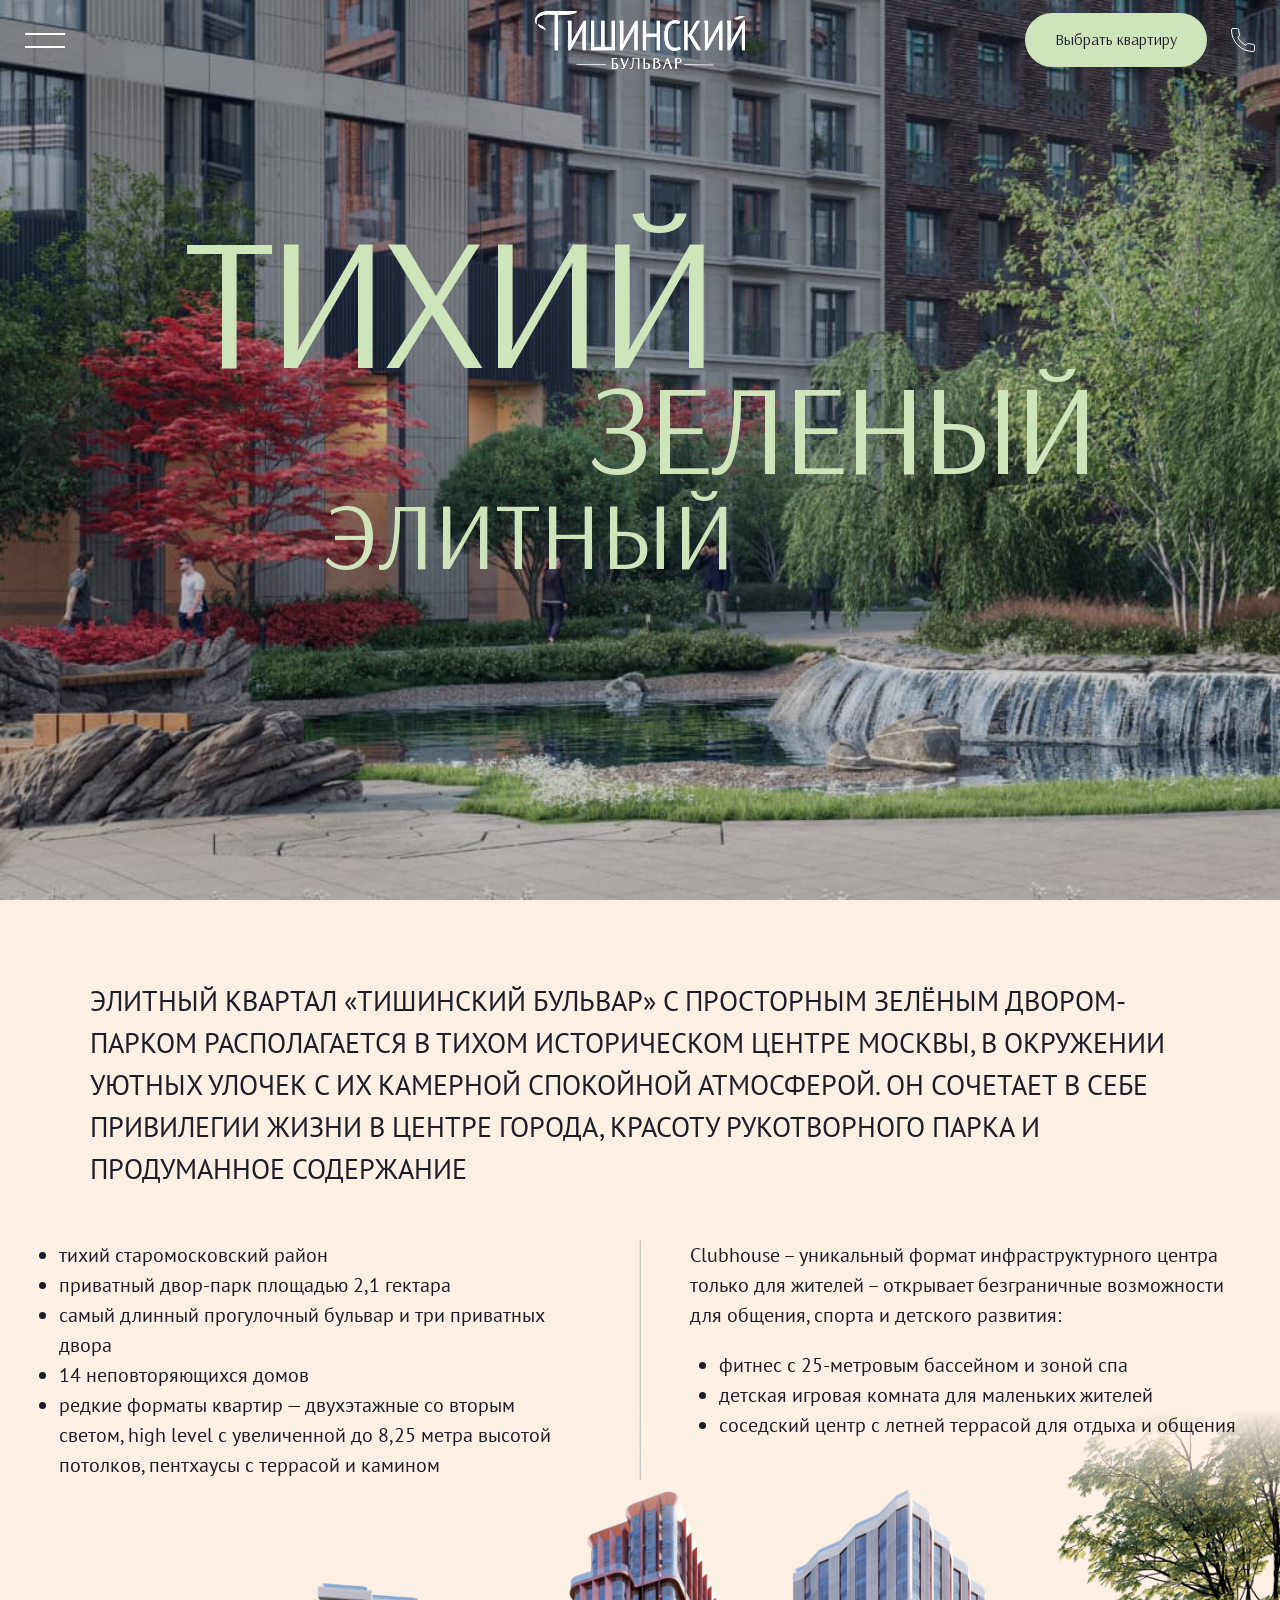
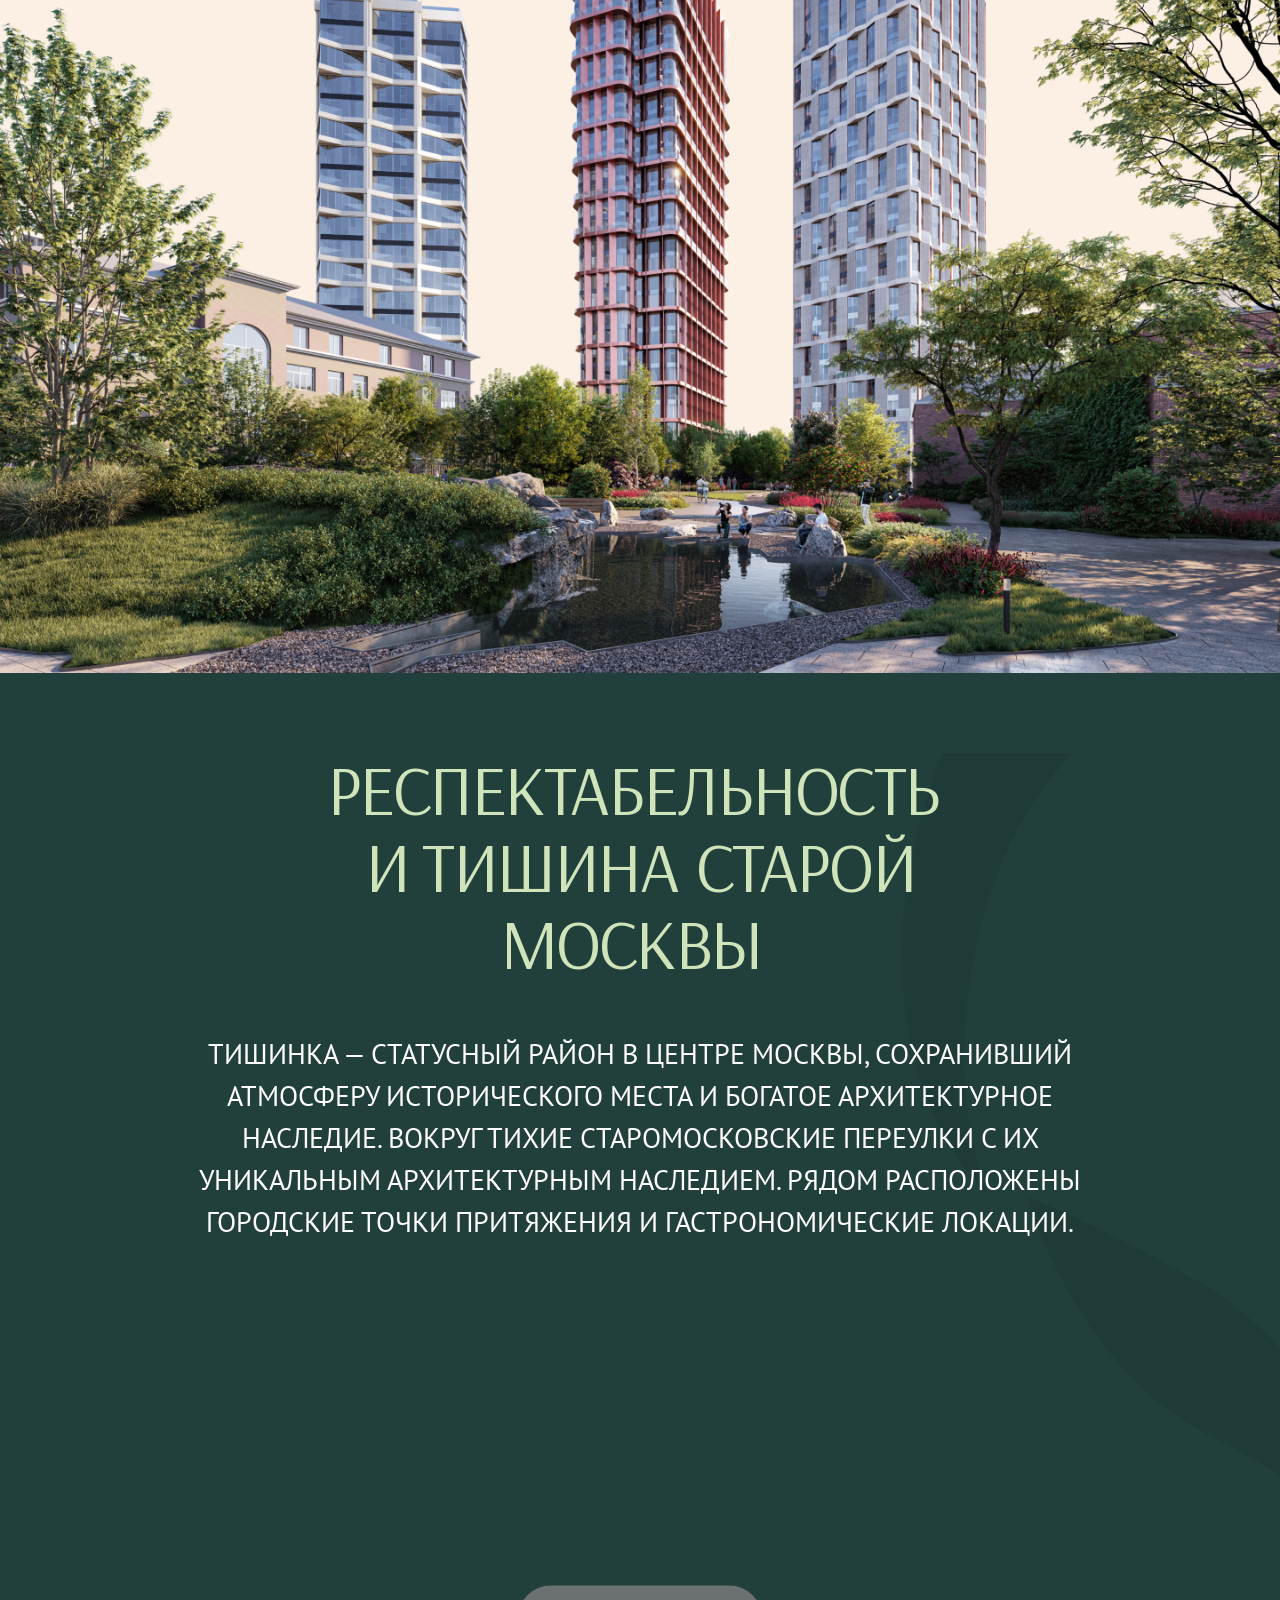
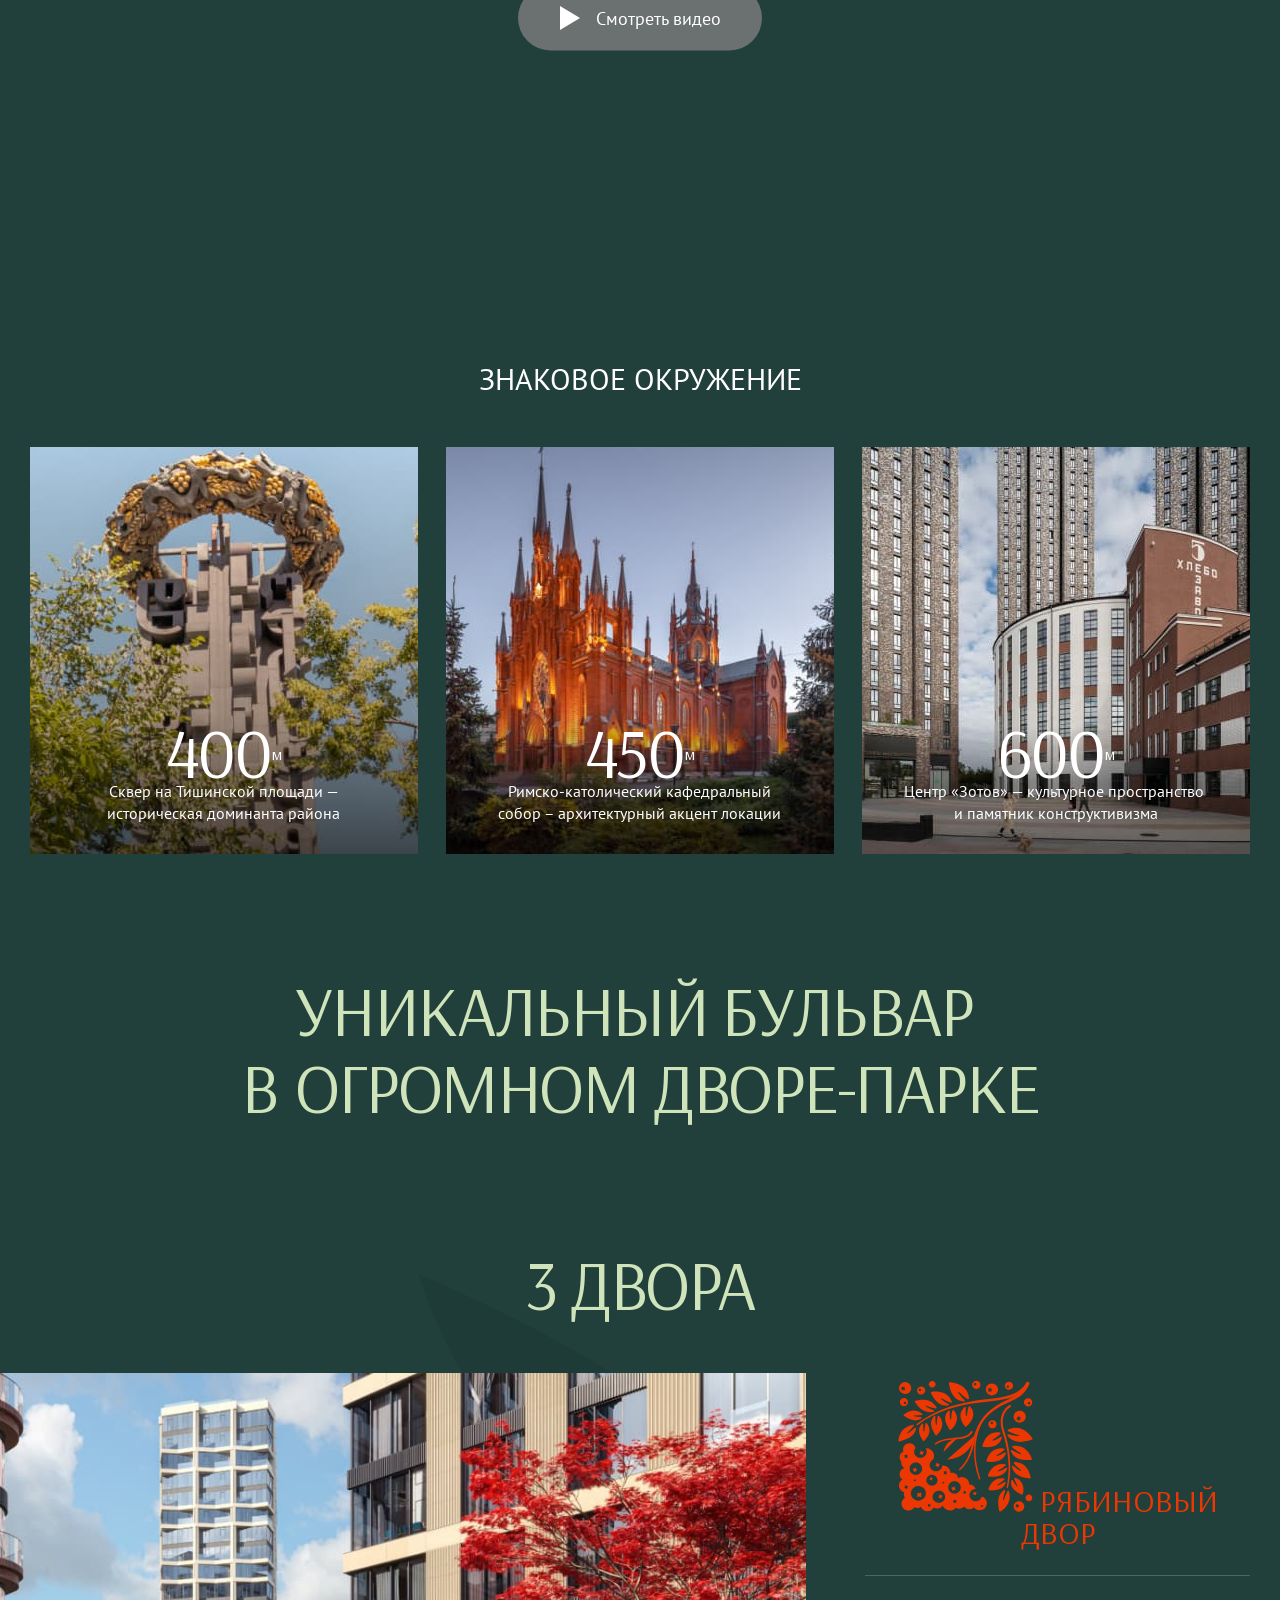
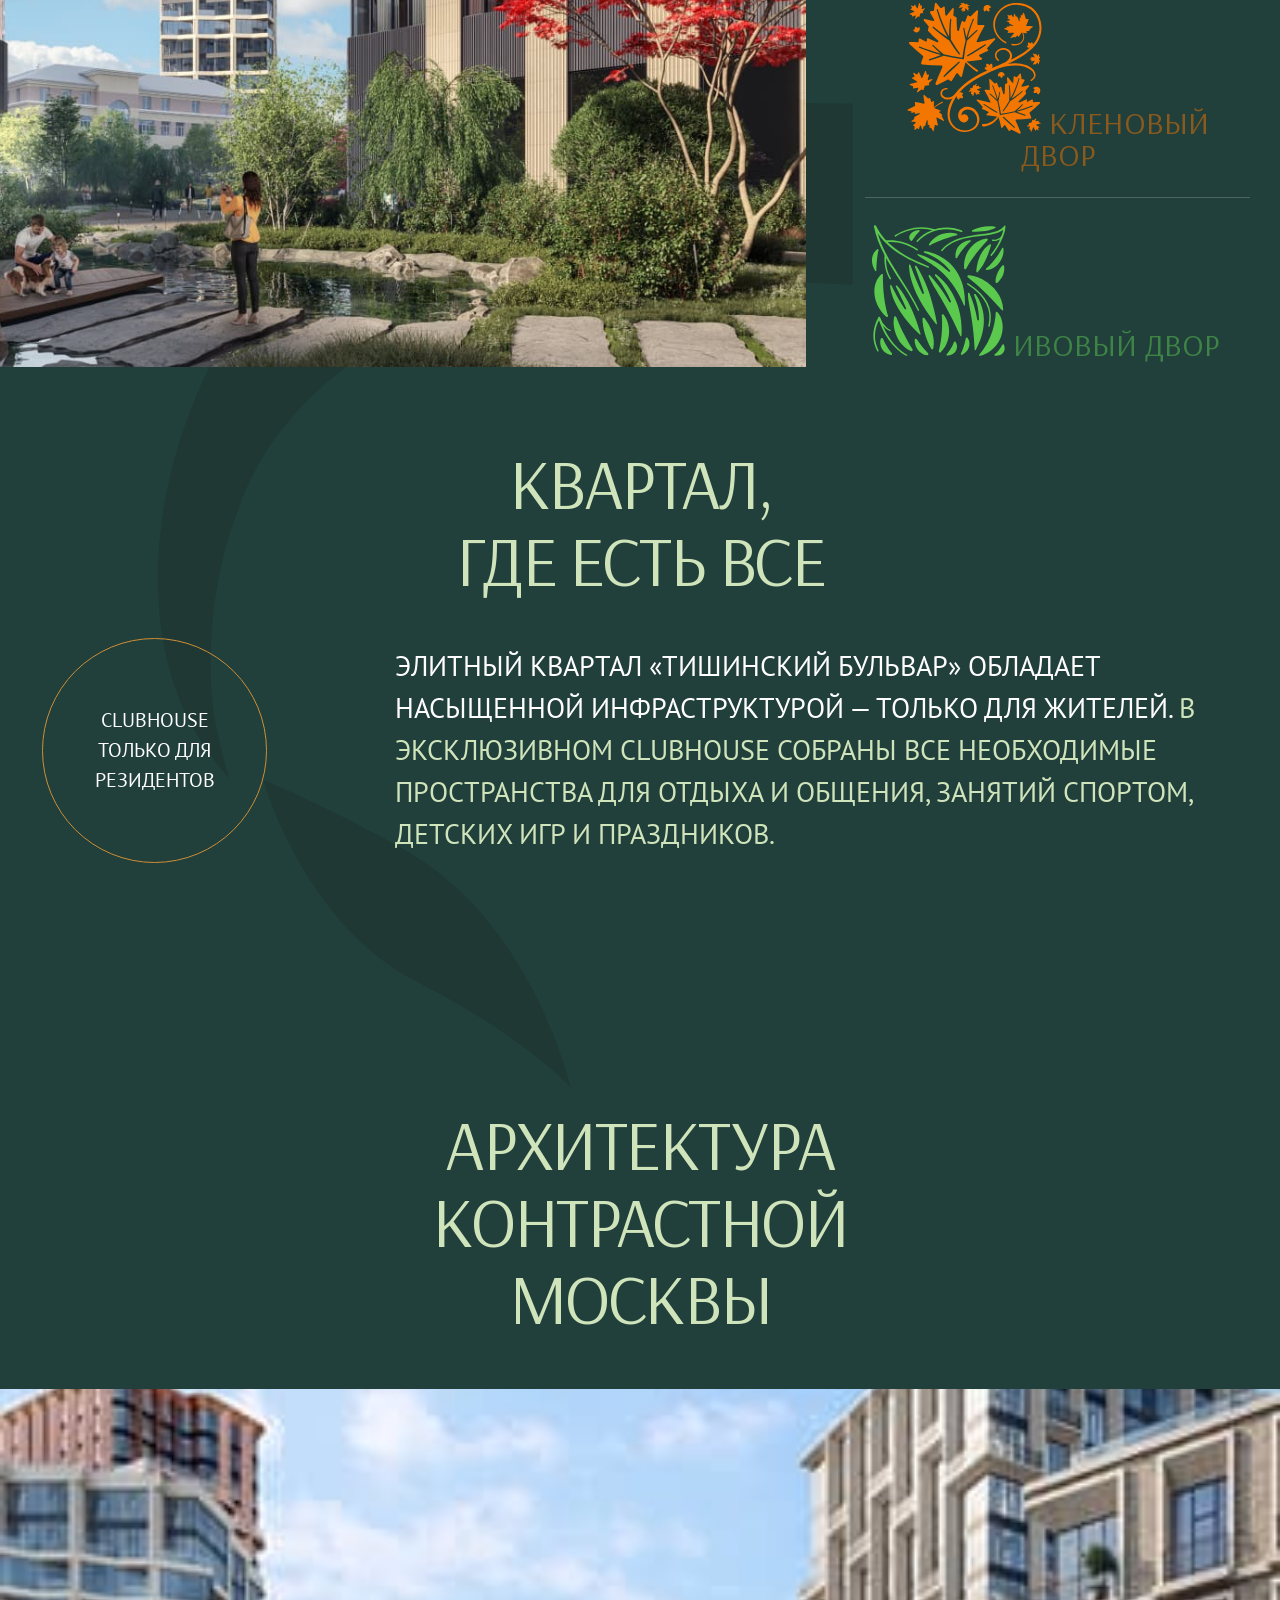
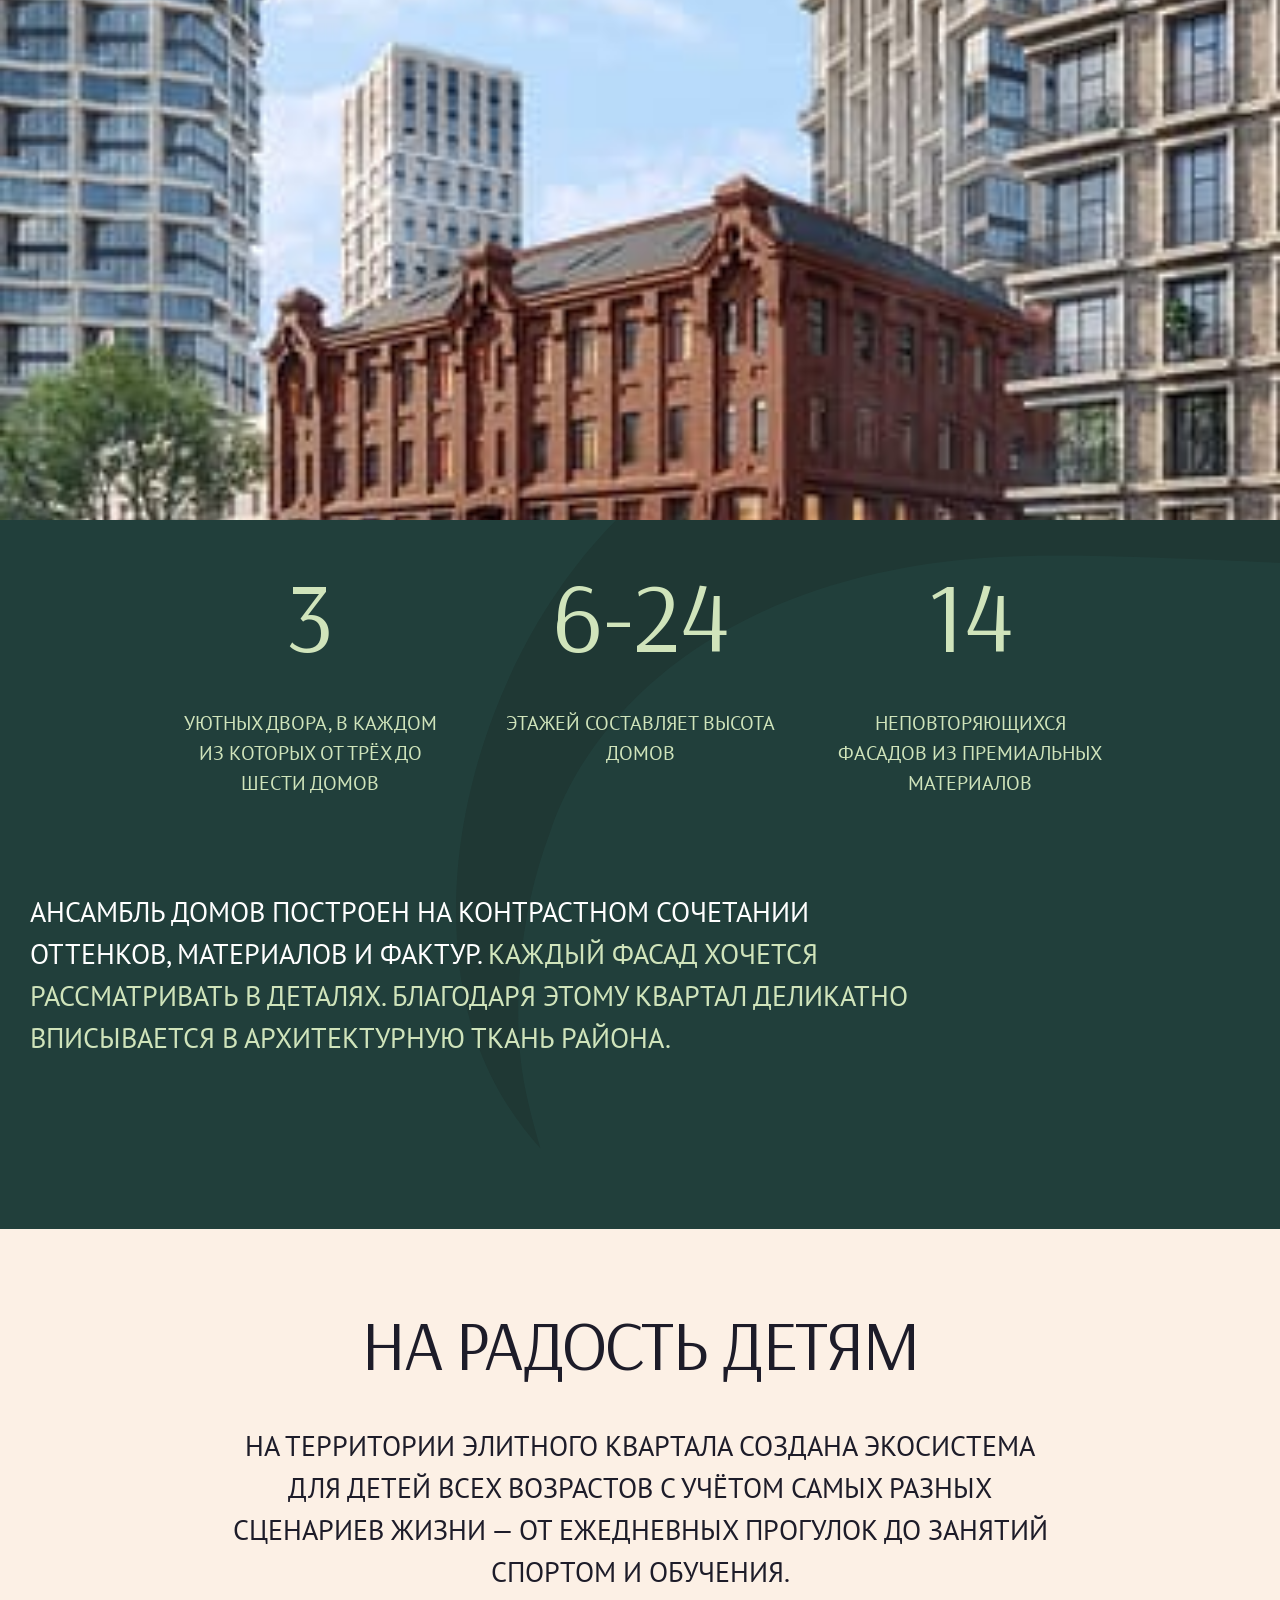
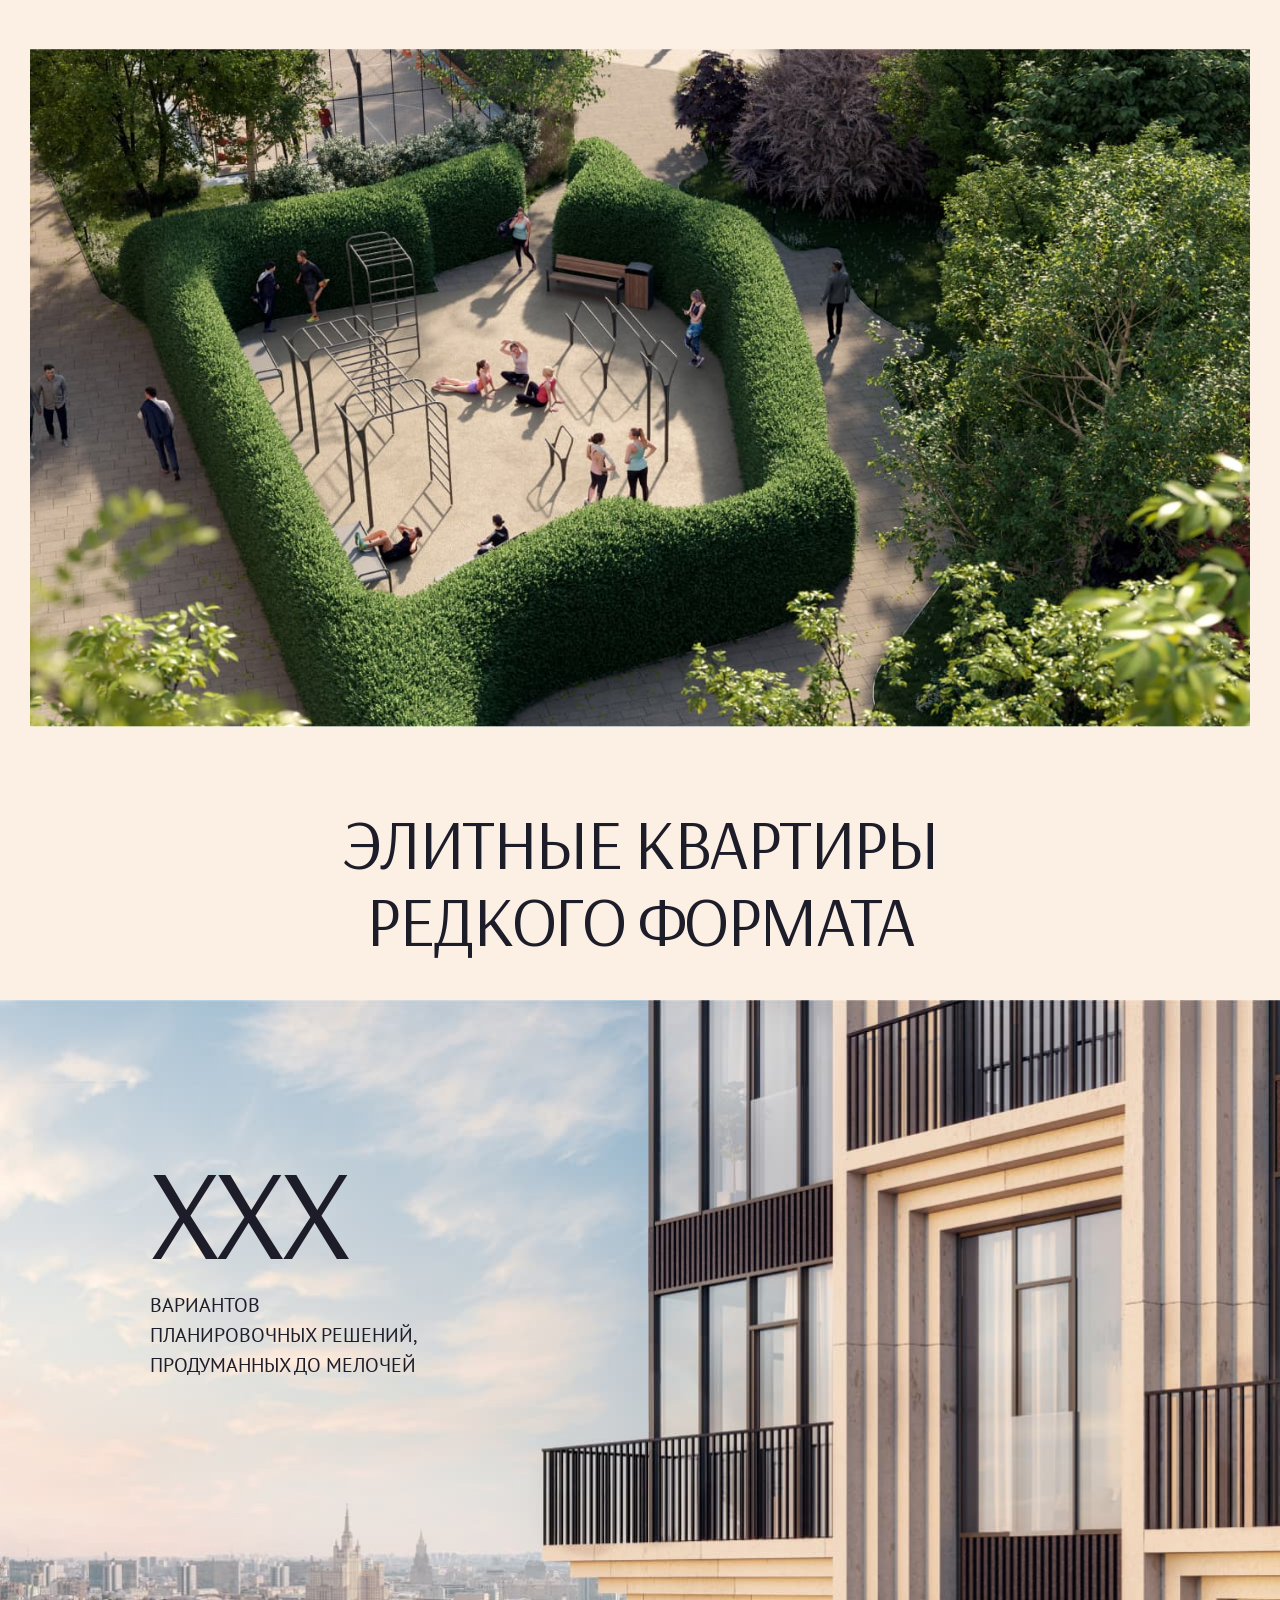
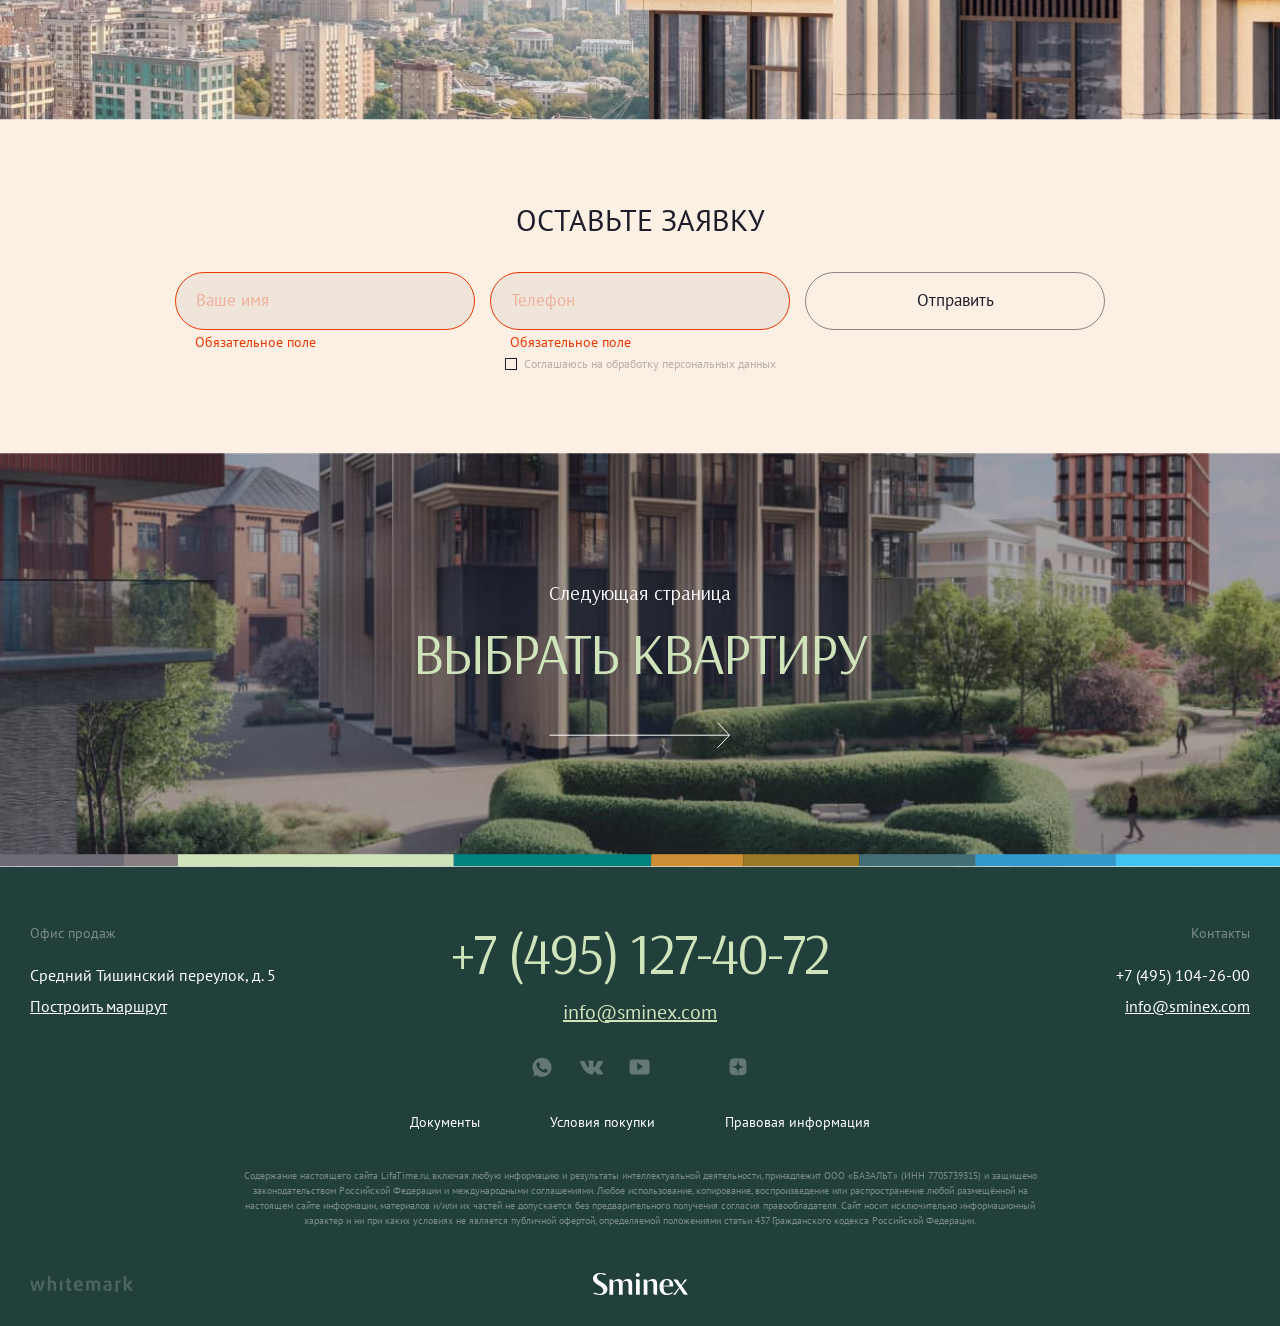
==== commit a7ed2ff7: "dfk" ====
--- a/index.html
+++ b/index.html
@@ -5,7 +5,7 @@
   <meta name="viewport" content="width=device-width, initial-scale=1.0">
   <meta http-equiv="X-UA-Compatible" content="ie=edge">
   <link rel="stylesheet" href="/style.css">
-  <link rel="preload" href="/student/fonts/Arsenal-Regular.woff2" as="font" type="font/woff2" crossorigin="anonymous">
+  <link rel="preload" href="/fonts/Arsenal-Regular.woff2" as="font" type="font/woff2" crossorigin="anonymous">
   <title>Тихий зелёный элитный архитектурный проект на Тишинке. - Тишинский бульвар</title>
   <link rel="icon" type="image/png" href="favicon/favicon-96x96.png" sizes="96x96" />
 <link rel="icon" type="image/svg+xml" href="favicon/favicon.svg" />
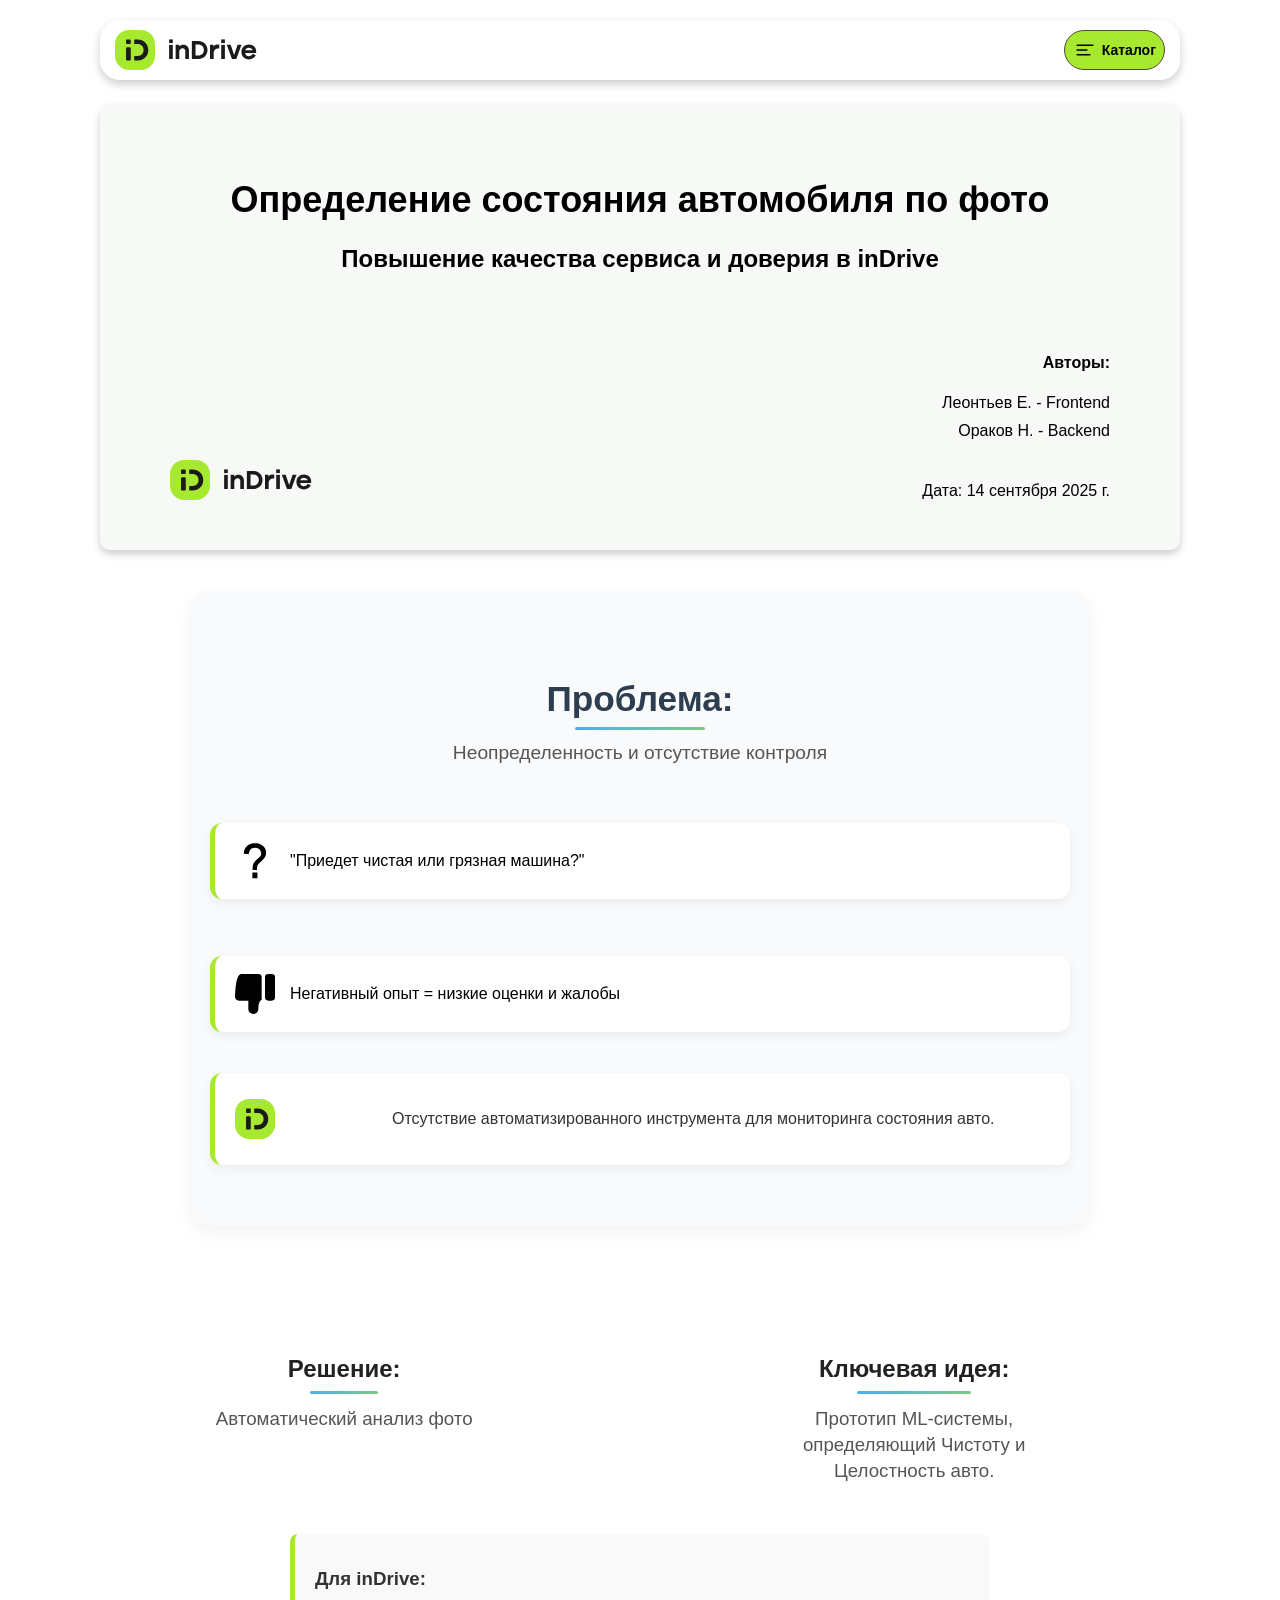
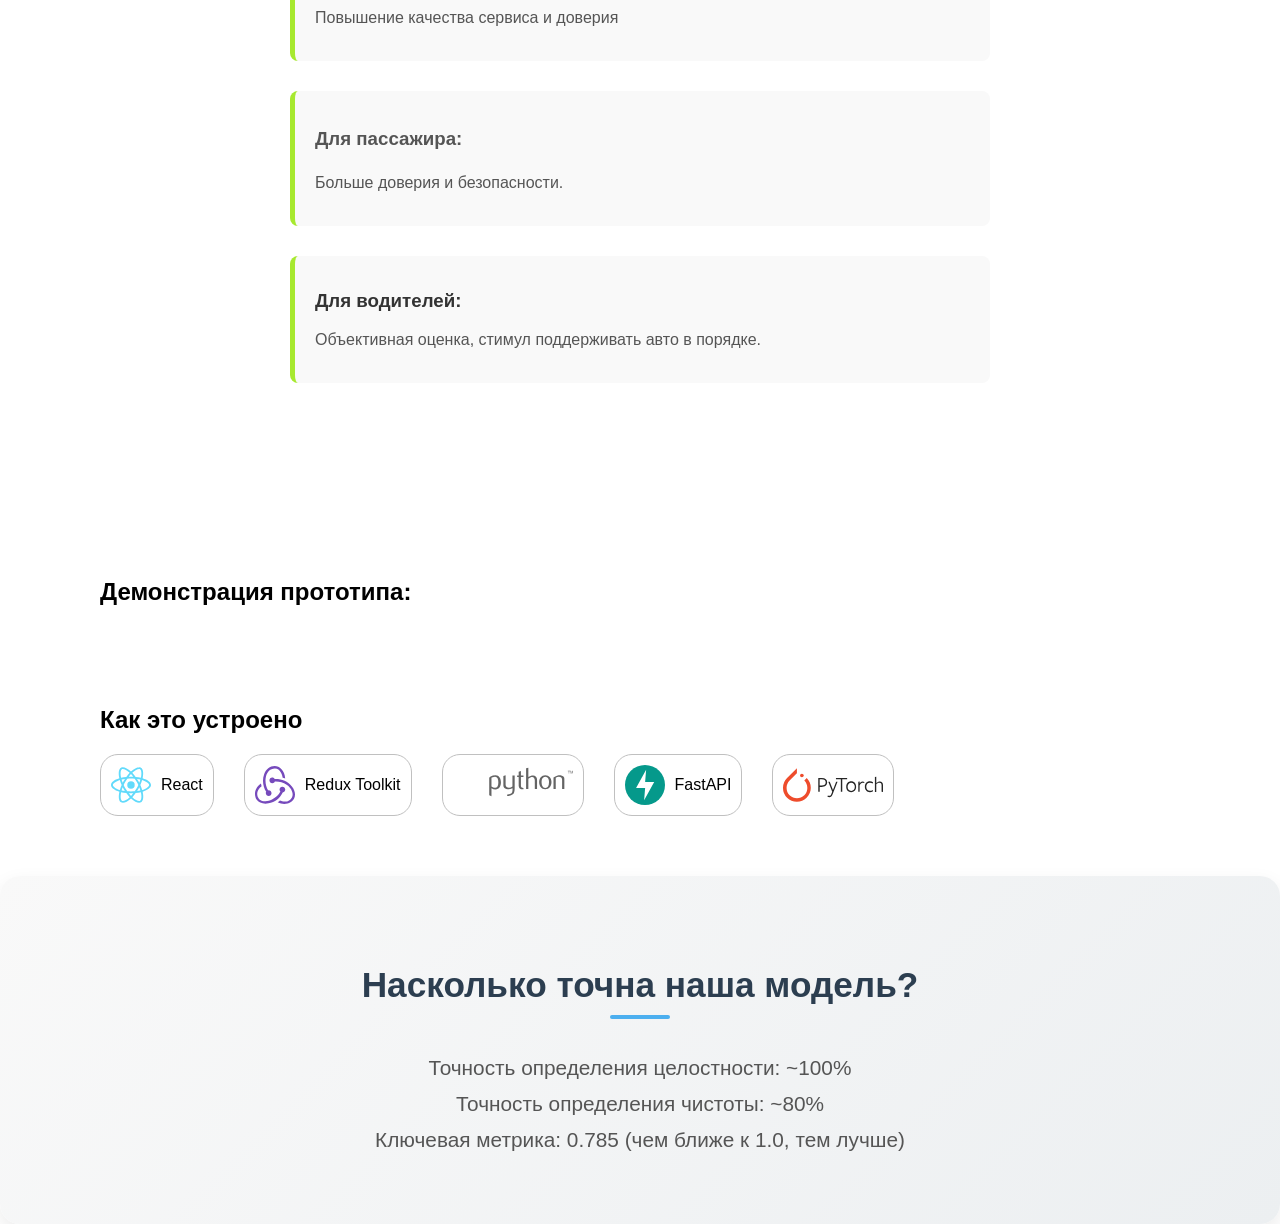
==== commit d9fc3cf4: "вдало" ====
--- a/index.html
+++ b/index.html
@@ -1,454 +1,211 @@
 <!DOCTYPE html>
-<html lang="ru">
+<html lang="en">
+
 <head>
-  <meta charset="UTF-8">
-  <meta name="viewport" content="width=device-width, initial-scale=1.0">
-  <meta http-equiv="X-UA-Compatible" content="ie=edge">
-  <link rel="stylesheet" href="/style.css">
-  <link rel="preload" href="/fonts/Arsenal-Regular.woff2" as="font" type="font/woff2" crossorigin="anonymous">
-  <title>Тихий зелёный элитный архитектурный проект на Тишинке. - Тишинский бульвар</title>
-  <link rel="icon" type="image/png" href="favicon/favicon-96x96.png" sizes="96x96" />
-<link rel="icon" type="image/svg+xml" href="favicon/favicon.svg" />
-<link rel="shortcut icon" href="favicon/favicon.ico" />
-<link rel="apple-touch-icon" sizes="180x180" href="favicon/apple-touch-icon.png" />
-<link rel="manifest" href="/site.webmanifest" />
+    <meta charset="UTF-8">
+    <meta name="viewport" content="width=device-width, initial-scale=1.0">
+    <link rel="stylesheet" href="style.css">
+    <title>Document</title>
 </head>
 
 <body>
-<header class="header">
-  <div class="container">
-    <div class="header__wrapper">
-      <button class="header__burger" type="button">
-        <svg class="header__burger-icon" width="40" height="15" aria-hidden="true">
-          <use xlink:href="images/sprite.svg#icon-burger"></use>
-        </svg>
-      </button>
-      <a href="#" class="header__logo" aria-label="Ссылка на главную страницу">
-        <svg class="header__burger-icon" width="210" height="58" aria-hidden="true">
-          <use xlink:href="images/sprite.svg#icon-logo"></use>
-        </svg>
-      </a>
-      <div class="header__user">
-        <a class="header__link btn" href="#">Выбрать квартиру</a>
-        <a href="tel:+74951829699" class="header__phone">
-          <span class="header__phone-text">+7 (495) 182-96-99</span>
-          <svg class="header__phone-icon" width="24" height="24" aria-hidden="true">
-            <use xlink:href="images/sprite.svg#icon-phone"></use>
-          </svg>
-        </a>
-      </div>
-    </div>
-  </div>
-</header>
-
-<main>
-  <section class="hero">
-    <div class="container">
-      <div class="hero__wrapper">
-        <div class="hero__picture">
-          <picture>
-            <source media="(max-width: 767px)"
-                    srcset="images/hero/hero-mobile.jpg 1x, images/hero/hero-mobile@2x.jpg 2x">
-            <img class="hero__img" src="images/hero/hero.jpg" srcset="images/hero/hero@2x.jpg 2x"
-                 alt="Изображение ЖК Тишинский" width="1440" height="720">
-          </picture>
-        </div>
-        <h1 class="hero__title">
-          <span class="hero__title-top">ТИХИЙ</span>
-          <span class="hero__title-middle">ЗЕЛЕНЫЙ</span>
-          <span class="hero__title-bottom">ЭЛИТНЫЙ</span>
-        </h1>
-      </div>
-    </div>
-  </section>
-  
-  <section class="advantages">
-    <div class="container">
-      <h2 class="visually-hidden">Преимущества ЖК Тишинский</h2>
-      <p class="advantages__description">Элитный квартал «Тишинский бульвар» с просторным зелёным двором-парком располагается в тихом историческом центре Москвы, в окружении уютных улочек с их камерной спокойной атмосферой. Он сочетает в себе привилегии жизни в центре города, красоту рукотворного парка и продуманное содержание</p>
-      <div class="advantages__wrapper">
-        <ul class="advantages__list">
-          <li class="advantages__item">тихий старомосковский район</li>
-          <li class="advantages__item">приватный двор-парк площадью 2,1 гектара</li>
-          <li class="advantages__item">самый длинный прогулочный бульвар и три приватных двора</li>
-          <li class="advantages__item">14 неповторяющихся домов</li>
-          <li class="advantages__item">редкие форматы квартир — двухэтажные со вторым светом, high level с увеличенной до 8,25 метра высотой потолков, пентхаусы с террасой и камином</li>
-        </ul>
-        <div class="advantages__inner">
-          <p class="advantages__text">Clubhouse – уникальный формат инфраструктурного центра только для жителей – открывает безграничные возможности для общения, спорта и детского развития:</p>
-          <ul class="advantages__list">
-            <li class="advantages__item">фитнес с 25-метровым бассейном и зоной спа </li>
-            <li class="advantages__item">детская игровая комната для маленьких жителей</li>
-            <li class="advantages__item">соседский центр с летней террасой для отдыха и общения</li>
-          </ul>
-        </div>
-      </div>
-    </div>
-    <div class="advantages__picture">
-      <picture>
-        <source media="(max-width: 767px)"
-                srcset="images/advantages/advantages-mobile.png 1x, images/advantages/advantages-mobile@2x.png 2x">
-        <img class="advantages__img" src="images/advantages/advantages.png"
-             srcset="images/advantages/advantages@2x.png 2x" height="970" width="1440" alt="Изображение ЖК Тишинский" loading="lazy">
-      </picture>
-    </div>
-  </section>
-  
-  <section class="respectability">
-    <svg class="respectability__decor" width="378" height="1168" aria-hidden="true">
-      <use xlink:href="images/sprite.svg#icon-decor-1"></use>
-    </svg>
-    <div class="container">
-      <div class="respectability__wrapper">
-        <h2 class="respectability__title">Респектабельность -и тишина старой Москвы </h2>
-        <p class="respectability__description">Тишинка — статусный район в центре Москвы, сохранивший атмосферу исторического места и богатое архитектурное наследие. Вокруг тихие старомосковские переулки с их уникальным архитектурным наследием. Рядом расположены городские точки притяжения и гастрономические локации.</p>
-        <div class="respectability__video-box">
-          <video class="respectability__video" src="video/video-preview.mp4" width="1280" height="670" autoplay
-                 loop></video>
-          <button class="respectability__video-play">
-            <svg class="respectability__video-icon" width="20" height="25" aria-hidden="true">
-              <use xlink:href="images/sprite.svg#icon-play"></use>
-            </svg>
-            <span class="respectability__video-text">Смотреть видео</span>
-          </button>
-        </div>
-        <h2 class="respectability__subtitle">Знаковое окружение</h2>
-        <ul class="respectability__list">
-          <li class="respectability__item">
-            <div class="image-card">
-              <picture>
-                <source media="(max-width: 767px)"
-                        srcset="images/respectability/respectability-1-mobile.jpg 1x, images/respectability/respectability-1-mobile@2x.jpg 2x">
-                <img class="image-card__img" src="images/respectability/respectability-1.jpg"
-                     srcset="images/respectability/respectability-1@2x.jpg 2x" height="407" width="408" alt="Изображение здания">
-              </picture>
-              <span class="image-card__number">400<span class="image-card__number-size">м</span></span>
-              <p class="image-card__text">Сквер на Тишинской площади -— историческая доминанта района</p>
-            </div>
-          </li>
-          <li class="respectability__item">
-            <div class="image-card">
-              <picture>
-                <source media="(max-width: 767px)"
-                        srcset="images/respectability/respectability-2-mobile.jpg 1x, images/respectability/respectability-2-mobile@2x.jpg 2x">
-                <img class="image-card__img" src="images/respectability/respectability-2.jpg"
-                     srcset="images/respectability/respectability-2@2x.jpg 2x" height="407" width="408" alt="Изображение здания" loading="lazy">
-              </picture>
-              <span class="image-card__number">450<span class="image-card__number-size">м</span></span>
-              <p class="image-card__text">Римско-католический кафедральный собор -– архитектурный акцент локации</p>
-            </div>
-          </li>
-          <li class="respectability__item">
-            <div class="image-card">
-              <picture>
-                <source media="(max-width: 767px)"
-                        srcset="images/respectability/respectability-3-mobile.jpg 1x, images/respectability/respectability-3-mobile@2x.jpg 2x">
-                <img class="image-card__img" src="images/respectability/respectability-3.jpg"
-                     srcset="images/respectability/respectability-3@2x.jpg 2x" height="407" width="408" alt="Изображение здания" loading="lazy">
-              </picture>
-              <span class="image-card__number">600<span class="image-card__number-size">м</span></span>
-              <p class="image-card__text">Центр «Зотов» — культурное пространство -и памятник конструктивизма</p>
-            </div>
-          </li>
-        </ul>
-      </div>
-    </div>
-  </section>
-
-  <section class="unique">
-    <div class="container">
-      <div class="unique__wrapper">
-        <h2 class="unique__title">Уникальный бульвар -в&nbsp;огромном дворе-парке </h2>
-        <span class="unique__subtitle"><span class="unique__subtitle-number">3</span> двора</span>
-        <div class="unique__gallery">
-          <svg class="unique__decor-top" width="366" height="366" aria-hidden="true">
-            <use xlink:href="images/sprite.svg#icon-unique-decor-1"></use>
-          </svg>
-          <svg class="unique__decor-middle" width="695" height="984" aria-hidden="true">
-            <use xlink:href="images/sprite.svg#icon-unique-decor-2"></use>
-          </svg>
-          <div class="unique__gallery-pic">
-            <picture>
-              <source media="(max-width: 767px)"
-                      srcset="images/unique/unique-1-mobile.jpg 1x, images/unique/unique-1-mobile@2x.jpg 2x">
-              <img class="unique__img" src="images/unique/unique-1.jpg"
-                   srcset="images/unique/unique-1@2x.jpg 2x" alt="Изображение парка" width="923" height="640" loading="lazy">
-            </picture>
-          </div>
-          <ul class="unique__gallery-list">
-            <li class="unique__gallery-item">
-              <button class="unique__gallery-button unique__gallery-button--active">
-              <span>
-                <svg class="unique__gallery-icon" width="135" height="132" aria-hidden="true">
-                  <use xlink:href="images/sprite.svg#icon-unique-1"></use>
-                </svg>
-                <span class="unique__gallery-text">рябиновый двор</span>
-              </span>
-              </button>
-            </li>
-            <li class="unique__gallery-item">
-              <button class="unique__gallery-button unique__gallery-button--yellow">
-              <span>
-                <svg class="unique__gallery-icon" width="135" height="132" aria-hidden="true">
-                  <use xlink:href="images/sprite.svg#icon-unique-2"></use>
-                </svg>
-                <span class="unique__gallery-text">кленовый двор</span>
-              </span>
-              </button>
-            </li>
-            <li class="unique__gallery-item">
-              <button class="unique__gallery-button unique__gallery-button--green">
-              <span>
-                <svg class="unique__gallery-icon" width="135" height="132" aria-hidden="true">
-                  <use xlink:href="images/sprite.svg#icon-unique-3"></use>
-                </svg>
-                <span class="unique__gallery-text">ивовый двор</span>
-              </span>
-              </button>
-            </li>
-          </ul>
-        </div>
-        <span class="unique__heading">КВАРТАЛ, ГДЕ ЕСТЬ ВСЕ</span>
-        <div class="unique__inner">
-          <span class="unique__note">Clubhouse только для резидентов</span>
-          <p class="unique__text">Элитный квартал «Тишинский бульвар» обладает насыщенной инфраструктурой — только для жителей.
-            <span class="unique__text unique__text--green">В эксклюзивном Clubhouse собраны все необходимые пространства для отдыха и общения, занятий спортом, детских игр и праздников.</span>
-          </p>
-        </div>
-      </div>
-    </div>
-  </section>
-
-  <section class="architecture">
-    <svg class="architecture__decor" width="824" height="802" aria-hidden="true">
-      <use xlink:href="images/sprite.svg#icon-decor-2"></use>
-    </svg>
-    <div class="container">
-      <div class="architecture__wrapper">
-        <h2 class="architecture__title">Архитектура контрастной москвы</h2>
-        <div class="architecture__image">
-          <picture>
-            <source media="(max-width: 767px)"
-                    srcset="images/architecture/architecture-mobile.jpg 1x, images/architecture/architecture-mobile@2x.jpg 2x">
-            <img class="architecture__img" src="images/architecture/architecture-mobile.jpg"
-                 srcset="images/architecture/architecture-mobile@2x.jpg 2x" height="731" width="1440"
-                 alt="Изображение архитектуры Москвы" loading="lazy">
-          </picture>
-        </div>
-        <ul class="architecture__list">
-          <li class="architecture__item">
-            <span class="architecture__number">3</span>
-            <p class="architecture__item-text">уютных двора, в каждом из которых от трёх до шести домов</p>
-          </li>
-          <li class="architecture__item">
-            <span class="architecture__number">6-24</span>
-            <p class="architecture__item-text">этажей составляет высота домов</p>
-          </li>
-          <li class="architecture__item">
-            <span class="architecture__number">14</span>
-            <p class="architecture__item-text">неповторяющихся фасадов из премиальных материалов</p>
-          </li>
-        </ul>
-        <p class="architecture__text">Ансамбль домов построен на контрастном сочетании оттенков, материалов и фактур.
-          <span class="architecture__text architecture__text--green">Каждый фасад хочется рассматривать в деталях. Благодаря этому квартал деликатно вписывается в архитектурную ткань района.</span>
-        </p>
-      </div>
-    </div>
-  </section>
-
-  <section class="children-info">
-    <div class="container">
-      <div class="children-info__wrapper">
-        <h2 class="children-info__title">На радость детям</h2>
-        <p class="children-info__text">На территории элитного квартала создана экосистема для детей всех возрастов с учётом самых разных сценариев жизни — от ежедневных прогулок до занятий спортом и обучения. </p>
-      </div>
-      <div class="children-info__image">
-        <picture>
-          <source media="(max-width: 767px)"
-                  srcset="images/children/children-mobile.jpg 1x, images/children/children-mobile@2x.jpg 2x">
-          <img class="children-info__img" src="images/children/children.jpg"
-               srcset="images/children/children@2x.jpg 2x" height="800" width="1440" alt="Изображение детской площадки" loading="lazy">
-        </picture>
-      </div>
-    </div>
-  </section>
-
-  <section class="elite-promo">
-    <div class="container">
-      <div class="elite-promo__wrapper">
-        <h2 class="elite-promo__title">Элитные квартиры редкого формата</h2>
-        <div class="elite-promo__inner">
-          <div class="elite-promo__image">
-            <picture>
-              <source media="(max-width: 767px)"
-                      srcset="images/elite/elite-mobile.jpg 1x, images/elite/elite-mobile@2x.jpg 2x">
-              <img class="elite-promo__img" src="images/elite/elite.jpg"
-                   srcset="images/elite/elite@2x.jpg 2x" height="720" width="1440" alt="Фотография квартиры" loading="lazy">
-            </picture>
-          </div>
-          <div class="elite-promo__wrap">
-            <h3 class="elite-promo__heading">ххх</h3>
-            <p class="elite-promo__text">вариантов планировочных решений, продуманных до мелочей</p>
-          </div>
-        </div>
-        <h2 class="elite-promo__subtitle">Оставьте заявку</h2>
-        <form action="#" method="post" class="elite-promo__form">
-          <div class="elite-promo__box">
-            <div class="custom-input elite-promo__input">
-              <input type="text" class="custom-input__field" aria-label="Введите свое имя" placeholder="Ваше имя" required>
-              <p class="custom-input__error">Обязательное поле</p>
-            </div>
-            <div class="custom-input elite-promo__input">
-              <input type="tel" class="custom-input__field" aria-label="Введите свой телефон" placeholder="Телефон" required>
-              <p class="custom-input__error">Обязательное поле</p>
-            </div>
-            <button class="elite-promo__btn" type="submit" disabled>Отправить</button>
-          </div>
-          <div class="custom-checkbox elite-promo__checkbox">
-            <input class="visually-hidden custom-checkbox__field" type="checkbox" id="agree" name="form-agree">
-            <label class="custom-checkbox__label" for="agree">Соглашаюсь на обработку персональных данных</label>
-          </div>
-        </form>
-      </div>
-    </div>
-  </section>
-
-  <section class="section-next">
-    <div class="container">
-      <a href="#" class="section-next__shadow-link" aria-label="Перейти на следующую страницу"></a>
-      <div class="section-next__wrapper">
-        <span class="section-next__name">Следующая страница</span>
-        <h2 class="section-next__title">выбрать квартиру</h2>
-        <svg class="section-next__icon" width="182" height="27" aria-hidden="true">
-          <use xlink:href="images/sprite.svg#icon-arrow-next"></use>
-        </svg>
-      </div>
-    </div>
-    <div class="section-next__image">
-      <picture>
-        <source media="(max-width: 767px)"
-                srcset="images/appartment/appartment-mobile.jpg 1x, images/appartment/appartment-mobile@2x.jpg 2x">
-        <img class="section-next__img" src="images/appartment/appartment.jpg"
-             srcset="images/appartment/appartment@2x.jpg 2x" height="400" width="1440" alt="Фотография квартиры" loading="lazy">
-      </picture>
-    </div>
-    <svg class="section-next__decor" width="1439" height="13" viewBox="0 0 1439 13" fill="none" xmlns="http://www.w3.org/2000/svg" preserveAspectRatio="none">
-      <rect x="-5.99774" y="0.202148" width="144.6" height="12" fill="#6C6A75"/>
-      <rect x="138.602" y="0.202148" width="61.2543" height="12" fill="#888080"/>
-      <rect x="199.858" y="0.202148" width="310.288" height="12" fill="#D0E4BB"/>
-      <rect x="510.145" y="0.202148" width="221.921" height="12" fill="#008380"/>
-      <rect x="732.067" y="0.202148" width="103.429" height="12" fill="#CE8E35"/>
-      <rect x="835.496" y="0.202148" width="130.542" height="12" fill="#997926"/>
-      <rect x="966.037" y="0.202148" width="130.542" height="12" fill="#436E78"/>
-      <rect x="1096.58" y="0.202148" width="157.655" height="12" fill="#3299CC"/>
-      <rect x="1254.24" y="0.202148" width="184.767" height="12" fill="#41C3F1"/>
-    </svg>
-    <svg class="section-next__decor section-next__decor--mobile" width="360" height="5" viewBox="0 0 360 5" fill="none" xmlns="http://www.w3.org/2000/svg" preserveAspectRatio="none">
-      <rect y="0.00146484" width="36.025" height="5" fill="#6C6A75"/>
-      <rect x="36.0253" y="0.00146484" width="15.2606" height="5" fill="#888080"/>
-      <rect x="51.285" y="0.00146484" width="77.3037" height="5" fill="#D0E4BB"/>
-      <rect x="128.589" y="0.00146484" width="55.2884" height="5" fill="#008380"/>
-      <rect x="183.878" y="0.00146484" width="25.7679" height="5" fill="#CE8E35"/>
-      <rect x="209.646" y="0.00146484" width="32.5226" height="5" fill="#997926"/>
-      <rect x="242.168" y="0.00146484" width="32.5226" height="5" fill="#436E78"/>
-      <rect x="274.69" y="0.00146484" width="39.2773" height="5" fill="#3299CC"/>
-      <rect x="313.968" y="0.00146484" width="46.032" height="5" fill="#41C3F1"/>
-    </svg>
-  </section>
-
-</main>
-<footer class="footer">
-  <div class="container">
-    <div class="footer__top">
-      <div class="footer__col">
-        <span class="footer__chapter">Офис продаж</span>
-        <span class="footer__link-text">Средний Тишинский переулок, д. 5</span>
-        <a class="footer__link" href="#">Построить маршрут</a>
-      </div>
-      <div class="footer__main">
-        <a class="footer__main-phone" href="tel:+74951274072">+7 (495) 127-40-72</a>
-        <a class="footer__main-link" href="mailto:info@sminex.com">info@sminex.com</a>
-      </div>
-      <div class="footer__col footer__col--right">
-        <span class="footer__chapter">Контакты</span>
-        <a class="footer__link-text footer__link-text--mobile-dn" href="tel:+74951042600">+7 (495) 104-26-00</a>
-        <a class="footer__link footer__link--mobile-dn" href="mailto:info@sminex.com">info@sminex.com</a>
-      </div>
-    </div>
-    <ul class="footer__social social">
-      <li class="social__item">
-        <a class="social__link" href="#" aria-label="Написать в WhatsUp">
-          <svg class="social__icon" width="24" height="20" aria-hidden="true">
-            <use xlink:href="images/sprite.svg#icon-whatsapp"></use>
-          </svg>
-        </a>
-      </li>
-      <li class="social__item">
-        <a class="social__link" href="#" aria-label="Перейти на ВКонтакте">
-          <svg class="social__icon" width="24" height="20" aria-hidden="true">
-            <use xlink:href="images/sprite.svg#icon-vk"></use>
-          </svg>
-        </a>
-      </li>
-      <li class="social__item">
-        <a class="social__link" href="#" aria-label="Перейти на youtube">
-          <svg class="social__icon" width="24" height="20" aria-hidden="true">
-            <use xlink:href="images/sprite.svg#icon-youtube"></use>
-          </svg>
-        </a>
-      </li>
-      <li class="social__item">
-        <a class="social__link" href="#" aria-label="Написать в Телеграм">
-          <svg class="social__icon" width="24" height="20" aria-hidden="true">
-            <use xlink:href="images/sprite.svg#icon-tg"></use>
-          </svg>
-        </a>
-      </li>
-      <li class="social__item">
-        <a class="social__link" href="#" aria-label="Перейти в дзен">
-          <svg class="social__icon" width="24" height="20" aria-hidden="true">
-            <use xlink:href="images/sprite.svg#icon-dzen"></use>
-          </svg>
-        </a>
-      </li>
-    </ul>
-    <ul class="footer__list">
-      <li class="footer__item">
-        <a href="#" class="footer__item-link">Документы</a>
-      </li>
-      <li class="footer__item">
-        <a href="#" class="footer__item-link">Условия покупки</a>
-      </li>
-      <li class="footer__item">
-        <a href="#" class="footer__item-link">Правовая информация</a>
-      </li>
-    </ul>
-    <div class="footer__bottom">
-      <a class="footer__logo footer__logo--mobile" href="#" aria-label="Перейти на главную страницу">
-        <svg class="footer__logo-icon" width="82" height="19" aria-hidden="true">
-          <use xlink:href="images/sprite.svg#icon-sminex-2"></use>
-        </svg>
-      </a>
-      <p class="footer__note-text">Содержание настоящего сайта LifaTime.ru, включая любую информацию и результаты интеллектуальной деятельности, принадлежит ООО «БАЗАЛЬТ» (ИНН 7705739315) и защищено законодательством Российской Федерации и международными соглашениями. Любое использование, копирование, воспроизведение или распространение любой размещённой на настоящем сайте информации, материалов и/или их частей не допускается без предварительного получения согласия правообладателя. Сайт носит исключительно информационный характер и ни при каких условиях не является публичной офертой, определяемой положениями статьи 437 Гражданского кодекса Российской Федерации.</p>
-      <div class="footer__box">
-        <a class="footer__whitemark" href="#" aria-label="Перейти на сайт Whitemark">
-          <svg class="footer__whitemark-icon" width="103" height="16" aria-hidden="true">
-            <use xlink:href="images/sprite.svg#icon-whitemark"></use>
-          </svg>
-        </a>
-        <a class="footer__logo" href="#" aria-label="Перейти на главную страницу">
-          <svg class="footer__logo-icon" width="95" height="22" aria-hidden="true">
-            <use xlink:href="images/sprite.svg#icon-sminex"></use>
-          </svg>
-        </a>
-      </div>
-    </div>
-  </div>
-</footer>
+
+    <header class="header">
+        <div class="container">
+            <div class="header__content">
+                <div class="header__left-col">
+                    <a href="/index.html" class="header__logo">
+                        <svg class="header__indrive-icon" aria-hiddenм="true">
+                            <use xlink:href="images/sprite.svg#icon-indrive"></use>
+                        </svg>
+                    </a>
+                </div>
+
+                <div class="header__road">
+                    <svg class="header__car-logo" width="40" height="40" aria-hidden="true">
+                        <use xlink:href="images/sprite.svg#icon-car"></use>
+                    </svg>
+                    <p class="header__drive">- - - - - - - - - - - - - - - - - - - - - - - - - - - - - - - - - - - - - -
+                        - - - - - - - - - - - - - - - - - - - - - - -</p>
+                </div>
+
+
+                <button class="btn header__btn" id="headerButton">
+                    <svg class="header__menu-logo" width="24" height="24" aria-hidden="true">
+                        <use xlink:href="images/sprite.svg#icon-menu"></use>
+                    </svg>
+                    <span class="header__btn-text">Каталог</span>
+                </button>
+
+            </div>
+        </div>
+
+        <!-- просто проверка как будет выглядеть меню -->
+        <div class="header__menu" id="headerMenu">
+            <button id="close">Закрыть</button>
+        </div>
+    </header>
+
+    <main class="main">
+        <div class="container">
+            <div class="main__content">
+                <div class="main__titles">
+                    <h1 class="main__title">Определение состояния автомобиля по фото</h1>
+                    <h2 class="main__subtitle">Повышение качества сервиса и доверия в inDrive</h2>
+                </div>
+                <div class="main__autors">
+                    <h4 class="main__autors-title">Авторы:</h4>
+                    <span class="main__autor">Леонтьев Е. - Frontend</span>
+                    <span class="main__autor-2">Ораков Н. - Backend</span>
+
+                    <span class="main__date">
+                        <svg class="header__indrive-icon" aria-hiddenм="true">
+                            <use xlink:href="images/sprite.svg#icon-indrive"></use>
+                        </svg>
+                        Дата: 14 сентября 2025 г.</span>
+                </div>
+            </div>
+
+            <div class="main__problem">
+                <div class="main__titles">
+                    <h2 class="main__problem-title">Проблема:</h2>
+                    <h3 class="main__problem-subtitle">Неопределенность и отсутствие контроля</h3>
+                </div>
+                <div class="main__qwestions">
+                    <p class="main__problem-text">
+                        <svg class="main__qw-icon" width="40" height="40" aria-hiddenм="true">
+                            <use xlink:href="images/sprite.svg#icon-qw"></use>
+                        </svg>
+                        "Приедет чистая или грязная машина?"
+                    </p>
+
+                    <p class="main__problem-text">
+                        <svg class="main__qw-icon" width="40" height="40" aria-hiddenм="true">
+                            <use xlink:href="images/sprite.svg#icon-rating"></use>
+                        </svg>
+                        Негативный опыт = низкие оценки и жалобы
+                    </p>
+
+                    <div class="main__problem-text">
+                        <svg class="main__problem-icon" xmlns="http://www.w3.org/2000/svg" width="142" height="40"
+                            viewBox="0 0 142 40" fill="none">
+                            <path
+                                d="M0 20C0 14.4477 0 11.6702 0.77406 9.43636C2.18282 5.37565 5.37565 2.18282 9.43636 0.77406C11.6702 0 14.4477 0 20 0C25.5523 0 28.3298 0 30.5636 0.77406C34.6257 2.18282 37.8172 5.37427 39.2259 9.43636C40 11.6702 40 14.4464 40 20C40 25.5536 40 28.3298 39.2259 30.5636C37.8172 34.6257 34.6257 37.8172 30.5636 39.2259C28.3298 40 25.5536 40 20 40C14.4464 40 11.6702 40 9.43636 39.2259C5.37427 37.8172 2.18282 34.6257 0.77406 30.5636C0 28.3298 0 25.5536 0 20Z"
+                                fill="#A7E92F" />
+                            <path fill-rule="evenodd" clip-rule="evenodd"
+                                d="M12.4891 9.48315H12.4698C12.2132 9.48315 11.9924 9.48315 11.8144 9.50661C11.6254 9.53145 11.4433 9.5894 11.2956 9.73703C11.148 9.88467 11.09 10.0668 11.0652 10.2558C11.0417 10.4324 11.0417 10.6546 11.0417 10.9112V12.6387C11.0417 12.8954 11.0417 13.1161 11.0652 13.2941C11.0914 13.4845 11.148 13.6653 11.2956 13.8129C11.4433 13.9606 11.6254 14.0185 11.8144 14.0433C11.991 14.0668 12.2132 14.0668 12.4698 14.0668H14.3229C14.5795 14.0668 14.8003 14.0668 14.9783 14.0433C15.1673 14.0185 15.3494 13.9606 15.4971 13.8129C15.6447 13.6653 15.7027 13.4832 15.7275 13.2941C15.751 13.1175 15.751 12.8954 15.751 12.6387V10.9112C15.751 10.6546 15.751 10.4338 15.7275 10.2558C15.7013 10.0654 15.6447 9.88467 15.4971 9.73703C15.3494 9.5894 15.1673 9.53145 14.9783 9.50661C14.8017 9.48315 14.5795 9.48315 14.3229 9.48315H12.4891ZM12.4891 17.3686H12.4698C12.2132 17.3686 11.9924 17.3686 11.8144 17.3921C11.6254 17.4183 11.4433 17.4749 11.2956 17.6225C11.148 17.7701 11.09 17.9523 11.0652 18.1413C11.0417 18.3179 11.0417 18.5401 11.0417 18.7967V29.0361C11.0417 29.2927 11.0417 29.5135 11.0652 29.6915C11.0914 29.8819 11.148 30.0627 11.2956 30.2103C11.4433 30.3579 11.6254 30.4159 11.8144 30.4407C11.991 30.4642 12.2132 30.4642 12.4698 30.4642H14.3229C14.5795 30.4642 14.8003 30.4642 14.9783 30.4407C15.1673 30.4145 15.3494 30.3579 15.4971 30.2103C15.6447 30.0627 15.7027 29.8805 15.7275 29.6915C15.751 29.5149 15.751 29.2927 15.751 29.0361V18.7967C15.751 18.5401 15.751 18.3193 15.7275 18.1413C15.7013 17.9509 15.6447 17.7701 15.4971 17.6225C15.3494 17.4749 15.1673 17.4169 14.9783 17.3921C14.8017 17.3686 14.5795 17.3686 14.3229 17.3686H12.4891ZM20.6078 9.48315H22.6471C28.6947 9.48315 33.277 13.9509 33.277 19.975C33.277 25.9992 28.6947 30.4669 22.6471 30.4669H20.6078C20.3512 30.4669 20.1304 30.4669 19.9524 30.4435C19.762 30.4173 19.5812 30.3607 19.4336 30.2131C19.286 30.0654 19.228 29.8833 19.2032 29.6943C19.1797 29.5177 19.1797 29.2955 19.1797 29.0389V27.3528C19.1797 27.0961 19.1797 26.8754 19.2032 26.6974C19.228 26.507 19.286 26.3262 19.4336 26.1786C19.5812 26.0309 19.7634 25.973 19.9524 25.9481C20.129 25.9247 20.3512 25.9247 20.6078 25.9247H22.6471C24.3967 25.9247 25.8731 25.3093 26.912 24.2676C27.951 23.2272 28.5678 21.7426 28.5678 19.9764C28.5678 18.2103 27.9496 16.7257 26.912 15.6853C25.8731 14.6436 24.3967 14.0282 22.6485 14.0282H20.6092C20.3525 14.0282 20.1318 14.0282 19.9538 14.0047C19.7634 13.9799 19.5826 13.9219 19.435 13.7743C19.2874 13.6267 19.2294 13.4445 19.2046 13.2555C19.1811 13.0789 19.1811 12.8567 19.1811 12.6001V10.914C19.1811 10.6574 19.1811 10.4366 19.2046 10.2586C19.2294 10.0682 19.2874 9.88743 19.435 9.73979C19.5826 9.59216 19.7648 9.53421 19.9538 9.50937C20.1304 9.48591 20.3525 9.48591 20.6092 9.48591L20.6078 9.48315Z"
+                                fill="#1B1B1C" />
+                        </svg>
+
+                        <p class="main__qwestion-text">
+                            Отсутствие автоматизированного инструмента для мониторинга состояния авто.
+                        </p>
+
+                    </div>
+
+                </div>
+            </div>
+        </div>
+    </main>
+
+    <section class="main__solution">
+        <div class="container">
+            <div class="main__problem">
+                <div class="main__titles-sol">
+                    <div class="main__title-1">
+                        <h2 class="main__problem-title">Решение:</h2>
+                        <h3 class="main__problem-subtitle">Автоматический анализ фото</h3>
+                    </div>
+                    <div class="main__title-2">
+                        <h2 class="main__problem-title">Ключевая идея:</h2>
+                        <h3 class="main__problem-subtitle">Прототип ML-системы, определяющий Чистоту и Целостность авто.
+                        </h3>
+                    </div>
+                </div>
+
+                <div class="main__qwestions-sol">
+
+                    <div class="main__problem-text">
+                        <h3 class="main__qwestions-sol-title">Для inDrive:</h3>
+                        <p class="main__qwestion-text-sol">
+                            Повышение качества сервиса и доверия
+                        </p>
+                    </div>
+
+                    <div class="main__problem-text">
+                        <h3 class="main__qwestion-text-sol">Для пассажира:</h3>
+                        <p class="main__qwestion-text-sol">Больше доверия и безопасности.</p>
+                    </div>
+
+                    <div class="main__problem-text main__problem-text-3">
+                        <h3 class="main__qwestions-sol-title">Для водителей:</h3>
+                        <p class="main__qwestion-text-sol">
+                            Объективная оценка, стимул поддерживать авто в порядке.
+                        </p>
+
+                    </div>
+
+                </div>
+            </div>
+        </div>
+    </section>
+
+    <section class="video__container">
+        <div class="container">
+            <div class="video__content">
+                <h2 class="video__title">Демонстрация прототипа:</h2>
+            </div>
+        </div>
+    </section>
+
+    <section class="info">
+        <div class="container">
+            <div class="info__content">
+                <h2 class="info__title">Как это устроено</h2>
+
+                <ul class="info__list">
+                    <li class="info__list-item">
+                        <svg class="info__icon" width="40" height="40" aria-hiddenм="true">
+                            <use xlink:href="images/sprite.svg#icon-react"></use>
+                        </svg>
+                        React
+                    </li>
+                    <li class="info__list-item">
+                        <svg class="info__icon" width="40" height="40" aria-hiddenм="true">
+                            <use xlink:href="images/sprite.svg#icon-redux"></use>
+                        </svg>
+                        Redux Toolkit
+                    </li>
+                    <li class="info__list-item">
+                        <svg class="info__icon" width="120" height="40" aria-hiddenм="true">
+                            <use xlink:href="images/sprite.svg#icon-python"></use>
+                        </svg>
+                    </li>
+                    <li class="info__list-item">
+                        <svg class="info__icon" width="40" height="40" aria-hiddenм="true">
+                            <use xlink:href="images/sprite.svg#icon-fastapi"></use>
+                        </svg>
+                        FastAPI
+                    </li>
+                    <li class="info__list-item"><svg class="info__icon" width="100" height="40" aria-hiddenм="true">
+                            <use xlink:href="images/sprite.svg#icon-pytoch"></use>
+                        </svg></li>
+                </ul>
+            </div>
+        </div>
+    </section>
+
+    <section class="finish">
+        <div class="container">
+            
+            <h2 class="finish__title">Насколько точна наша модель?</h2>
+            <h3 class="finish__subtitle">Точность определения целостности: ~100%</h3>
+            <h3 class="finish__subtitle">Точность определения чистоты: ~80%</h3>
+            <h3 class="finish__subtitle">Ключевая метрика: 0.785 (чем ближе к 1.0, тем лучше)</h3>
+        </div>
+    </section>
+
+
 </body>
-</html>
+
+</html>
--- a/style.css
+++ b/style.css
@@ -0,0 +1,468 @@
+/* Global */
+/* ---------------------------------- */
+@font-face {
+  font-family: "Jost";
+  src: url("/fonts/Jost-Regular.ttf") format("truetype");
+  font-weight: 400;
+  font-style: normal;
+}
+@font-face {
+  font-family: "Jost";
+  src: url("/fonts/Jost-Bold.ttf") format("truetype");
+  font-weight: 700;
+  font-style: normal;
+}
+@font-face {
+  font-family: "Inter";
+  src: url("/fonts/Inter_24pt-Regular.ttf") format("truetype");
+  font-weight: 300;
+  font-style: normal;
+}
+@font-face {
+  font-family: "Inter";
+  src: url("/fonts/Inter_24pt-Bold.ttf") format("truetype");
+  font-weight: 600;
+  font-style: normal;
+}
+.container {
+  max-width: 1440;
+  margin: 0 auto;
+  padding: 0 100px;
+}
+
+*,
+*::after,
+*::before {
+  box-sizing: border-box;
+}
+
+body {
+  font-weight: 300;
+  display: flex;
+  flex-direction: column;
+  font-family: "Inter", sans-serif;
+  margin: 0;
+  min-height: 100vh;
+  padding: 0;
+  position: relative;
+}
+
+img {
+  display: block;
+  height: auto;
+  max-width: 100%;
+  -o-object-fit: cover;
+     object-fit: cover;
+}
+
+li {
+  list-style-type: none;
+}
+
+ul {
+  padding: 0;
+  margin: 0;
+}
+
+/* Blocks */
+/* ---------------------------------- */
+.header {
+  width: 100%;
+  position: fixed;
+  padding: 20px 0;
+  top: 0;
+  left: 0;
+  z-index: 100;
+}
+.header__content {
+  display: flex;
+  justify-content: space-between;
+  background-color: #ffffff;
+  padding: 10px 15px;
+  border-radius: 20px;
+  box-shadow: 0px 4px 10px rgba(0, 0, 0, 0.2);
+}
+.header__logo {
+  font-family: Jost, sans-serif;
+  font-size: 24px;
+  font-weight: bold;
+  color: #1d252d;
+  text-decoration: none;
+  margin: 0;
+  width: 142px;
+  height: 40px;
+}
+.header__indrive-icon {
+  width: 142px;
+  height: 40px;
+}
+.header__left-col {
+  display: flex;
+  align-items: center;
+  gap: 40px;
+  z-index: 100;
+  background-color: #fff;
+}
+.header__btn {
+  border: 1px solid #524a31;
+  border-radius: 25px;
+  font-family: "Inter", sans-serif;
+  font-size: 14px;
+  font-weight: 600;
+  display: flex;
+  align-items: center;
+  gap: 5px;
+  padding: 5px 8px;
+  background-color: #A7E92F;
+  color: black;
+  z-index: 100;
+}
+.header__btn:hover {
+  cursor: pointer;
+  background-color: #b0fc24;
+}
+.header__menu-logo {
+  color: black;
+}
+.header__nav {
+  display: flex;
+  gap: 50px;
+}
+.header__nav-link {
+  text-decoration: none;
+  color: #1d252d;
+}
+.header__nav-item {
+  font-family: "Inter", sans-serif;
+  font-size: 14px;
+  color: #1d252d;
+  display: flex;
+  align-items: center;
+}
+.header__nav-item:hover {
+  cursor: pointer;
+  text-decoration: underline;
+}
+.header__menu {
+  width: 25%;
+  display: flex;
+  flex-direction: column;
+  gap: 20px;
+  height: 100vh;
+  position: absolute;
+  top: 0;
+  left: 0;
+  background-color: rgba(82, 82, 82, 0.7529411765);
+  box-shadow: 2px 0 10px rgba(0, 0, 0, 0.1);
+  z-index: 1000;
+  padding: 20px;
+  transition: display 1s linear;
+  opacity: 0;
+  transform: translateX(-100%);
+  pointer-events: none;
+  transition: all 0.4s ease;
+}
+.header__menu-active {
+  opacity: 1;
+  transform: translateX(0);
+  pointer-events: auto;
+}
+.header__road {
+  font-family: "Inter", sans-serif;
+  color: #1d252d;
+  margin: 0;
+  display: flex;
+  align-items: end;
+  position: relative;
+}
+.header__drive {
+  margin: 0;
+  padding: 0;
+  line-height: 0.5;
+  -webkit-user-select: none;
+     -moz-user-select: none;
+          user-select: none;
+  color: #1d252d;
+  font-size: 24px;
+  margin: 0 0 5px 0;
+  opacity: 0;
+  animation: opacityMove 10s alternate ease-out;
+}
+.header__car-logo {
+  position: absolute;
+  top: 2px;
+  left: -60px;
+  animation: move 10s alternate ease-out;
+}
+
+@keyframes move {
+  from {
+    left: -140px;
+  }
+  to {
+    left: 1100px;
+  }
+}
+@keyframes opacityMove {
+  10% {
+    opacity: 1;
+  }
+  90% {
+    opacity: 1;
+  }
+  95% {
+    opacity: 0;
+  }
+}
+.main {
+  margin: 105px 0 0 0;
+}
+.main__content {
+  width: 100%;
+  height: auto;
+  background-color: rgba(192, 212, 189, 0.137254902);
+  border-radius: 10px;
+  box-shadow: 0 4px 8px rgba(0, 0, 0, 0.2);
+  padding: 50px 70px;
+  display: flex;
+  flex-direction: column;
+}
+.main__title {
+  font-family: "Jost", sans-serif;
+  font-size: 36px;
+  font-weight: 600;
+}
+.main__title-2 {
+  width: 300px;
+}
+.main__autors {
+  display: flex;
+  flex-direction: column;
+  justify-content: flex-end;
+  align-items: flex-end;
+}
+.main__autor {
+  margin: 0 0 10px 0;
+}
+.main__autor-2 {
+  margin: 0 0 20px 0;
+}
+.main__date {
+  width: 100%;
+  display: flex;
+  justify-content: space-between;
+  align-items: end;
+}
+.main__qwestions {
+  display: flex;
+  flex-direction: column;
+  gap: 20px;
+}
+.main__qwestion-text {
+  left: 50px;
+  top: -4px;
+}
+.main__titles-sol {
+  display: flex;
+  gap: 100px;
+  justify-content: space-around;
+}
+.main__solution {
+  padding: 0 0 60px 0;
+}
+.main .main__problem {
+  background: #f9fafc;
+  padding: 60px 20px;
+  border-radius: 20px;
+  box-shadow: 0 8px 20px rgba(0, 0, 0, 0.05);
+  font-family: "Segoe UI", sans-serif;
+  max-width: 900px;
+  margin: 40px auto;
+}
+.main .main__titles {
+  text-align: center;
+  margin-bottom: 40px;
+}
+.main .main__problem-title {
+  font-size: 2.2rem;
+  font-weight: 700;
+  color: #2c3e50;
+  margin-bottom: 10px;
+  position: relative;
+  display: inline-block;
+}
+.main .main__problem-title::after {
+  content: "";
+  display: block;
+  width: 70%;
+  height: 3px;
+  background: linear-gradient(90deg, #4cafef, #81c784);
+  margin: 8px auto 0;
+  border-radius: 2px;
+}
+.main .main__problem-subtitle {
+  font-size: 1.2rem;
+  font-weight: 400;
+  color: #555;
+}
+.main .main__qwestions {
+  display: flex;
+  flex-direction: column;
+  gap: 25px;
+}
+.main .main__problem-text {
+  display: flex;
+  align-items: center;
+  background: #fff;
+  padding: 18px 20px;
+  border-radius: 12px;
+  box-shadow: 0 4px 12px rgba(0, 0, 0, 0.06);
+  transition: transform 0.3s ease, box-shadow 0.3s ease;
+}
+.main .main__problem-text:hover {
+  transform: translateY(-4px);
+  box-shadow: 0 6px 16px rgba(0, 0, 0, 0.1);
+}
+.main .main__qw-icon,
+.main .main__problem-icon {
+  flex-shrink: 0;
+  margin-right: 15px;
+}
+.main .main__qwestion-text {
+  font-size: 1rem;
+  color: #333;
+  line-height: 1.5;
+}
+
+.video__container {
+  margin: 105px 0 0 0;
+  padding: 0 0 60px 0;
+}
+
+.info {
+  padding: 0 0 60px 0;
+}
+.info__list {
+  display: flex;
+  gap: 30px;
+}
+.info__list-item {
+  padding: 10px;
+  border: 1px solid silver;
+  border-radius: 18px;
+  display: flex;
+  align-items: center;
+  justify-content: center;
+  gap: 10px;
+}
+
+.finish {
+  background: linear-gradient(135deg, #f9f9f9, #eceff1);
+  padding: 60px 20px;
+  text-align: center;
+  border-radius: 20px;
+  box-shadow: 0 8px 20px rgba(0, 0, 0, 0.08);
+}
+
+.finish__title {
+  font-size: 2.2rem;
+  font-weight: 700;
+  color: #2c3e50;
+  margin-bottom: 25px;
+  position: relative;
+  display: inline-block;
+}
+
+.finish__title::after {
+  content: "";
+  display: block;
+  width: 60px;
+  height: 4px;
+  background: #4cafef;
+  margin: 10px auto 0;
+  border-radius: 2px;
+}
+
+.finish__subtitle {
+  font-size: 1.3rem;
+  font-weight: 500;
+  color: #555;
+  margin: 12px 0;
+  transition: transform 0.3s ease, color 0.3s ease;
+}
+
+.finish__subtitle:hover {
+  color: #000;
+  transform: scale(1.05);
+}
+
+.main__solution {
+  background: #ffffff;
+  padding: 70px 20px;
+  font-family: "Segoe UI", sans-serif;
+  text-align: center;
+}
+
+.main__titles-sol {
+  margin-bottom: 50px;
+}
+
+.main__problem-title {
+  font-weight: 700;
+  color: #222;
+  margin-bottom: 12px;
+  position: relative;
+  display: inline-block;
+}
+
+.main__problem-title::after {
+  content: "";
+  display: block;
+  width: 60%;
+  height: 3px;
+  background: linear-gradient(90deg, #4cafef, #81c784);
+  margin: 8px auto 0;
+  border-radius: 2px;
+}
+
+.main__problem-subtitle {
+  font-weight: 400;
+  color: #555;
+  line-height: 1.4;
+  max-width: 600px;
+  margin: 0 auto;
+}
+
+.main__qwestions-sol {
+  display: flex;
+  flex-direction: column;
+  gap: 30px;
+  margin-top: 40px;
+  text-align: left;
+  max-width: 700px;
+  margin-left: auto;
+  margin-right: auto;
+}
+
+.main__problem-text {
+  border-left: 5px solid #A7E92F;
+  padding: 15px 20px;
+  background: #f9f9f9;
+  border-radius: 8px;
+  transition: background 0.3s ease;
+}
+
+.main__problem-text:hover {
+  background: #eef7ff;
+}
+
+.main__qwestions-sol-title {
+  font-weight: 600;
+  color: #333;
+  margin-bottom: 8px;
+}
+
+.main__qwestion-text-sol {
+  color: #555;
+  line-height: 1.5;
+}/*# sourceMappingURL=style.css.map */
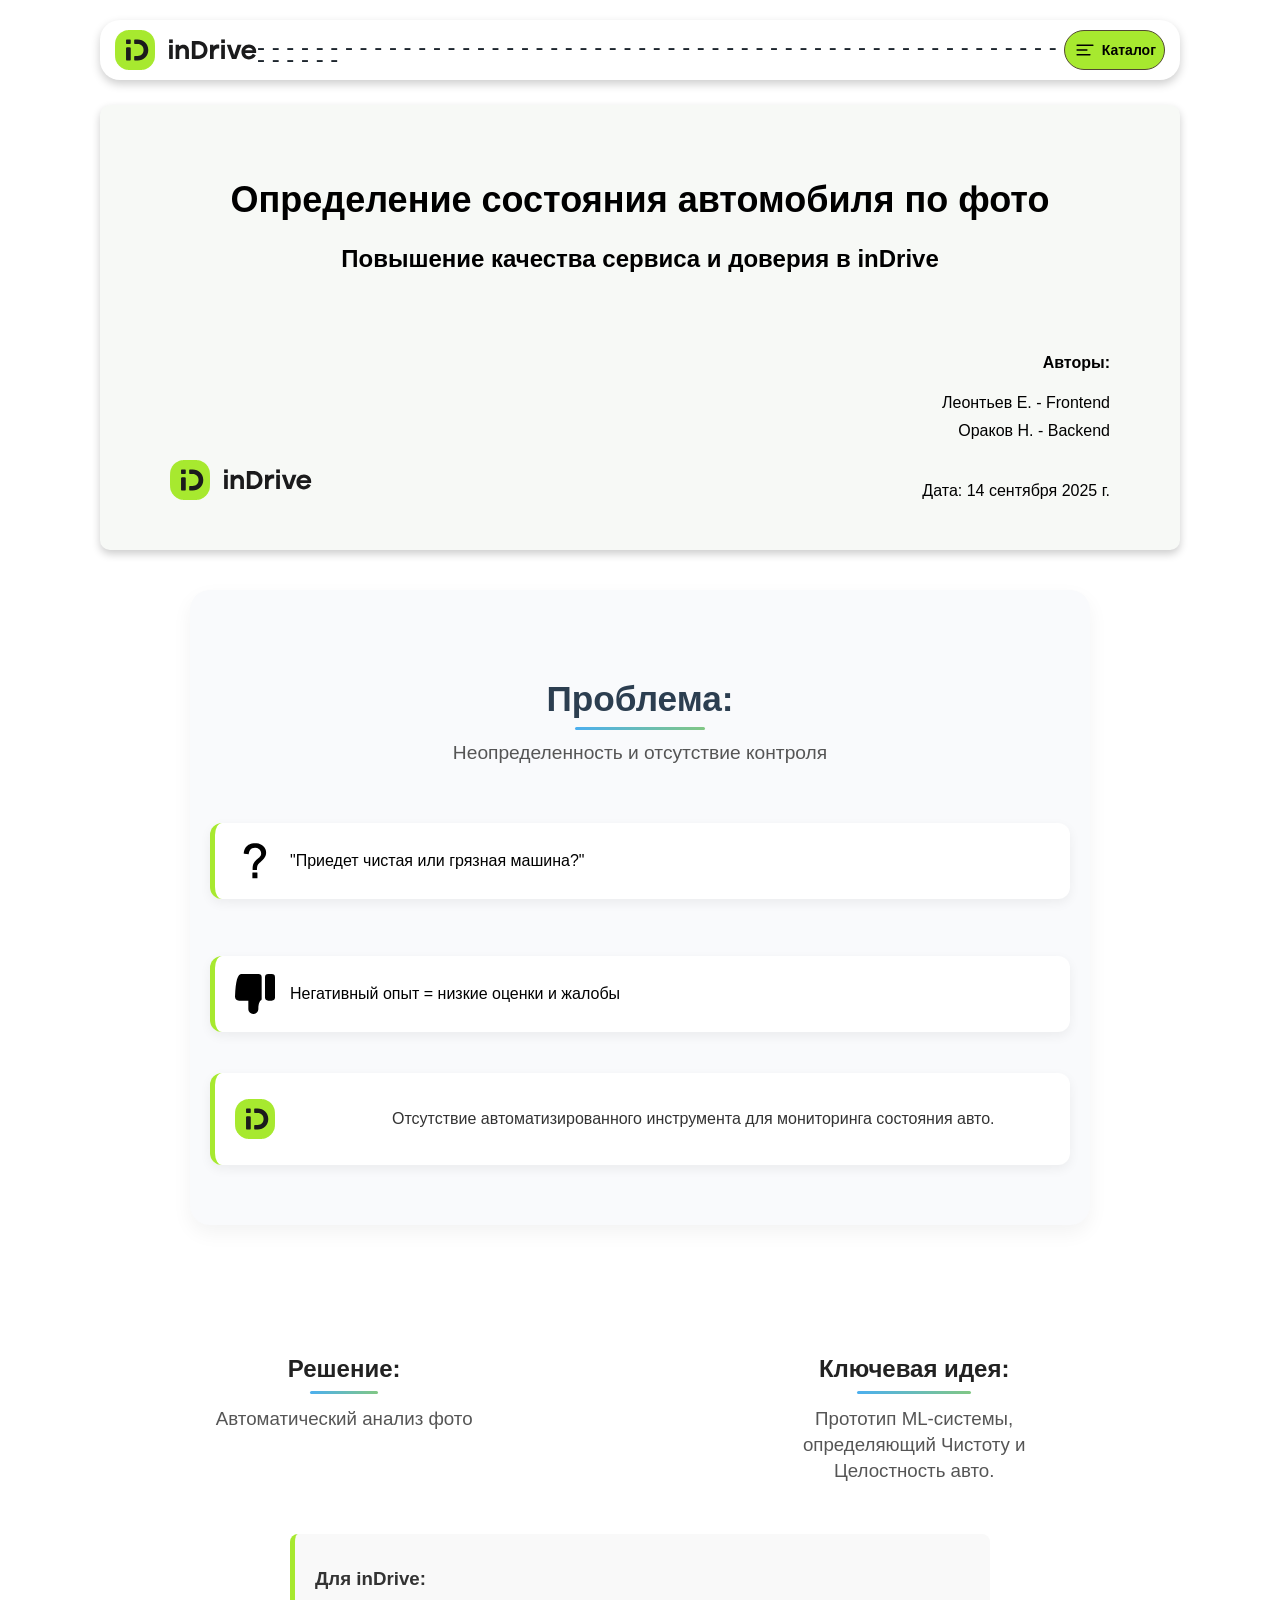
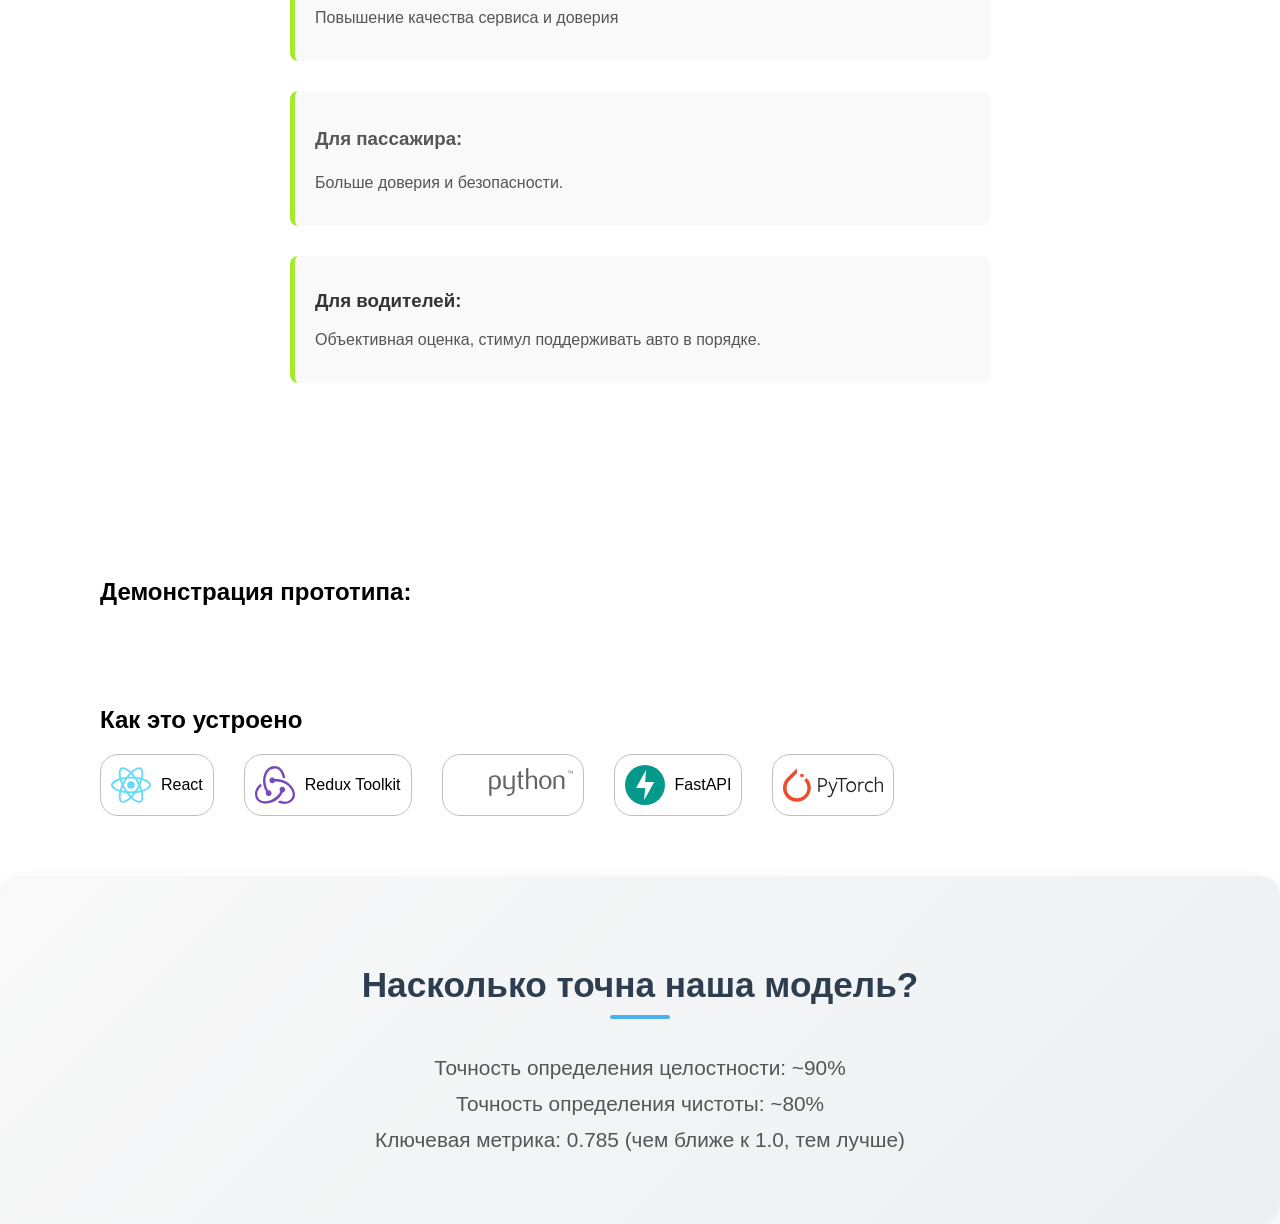
==== commit a21d2197: "ksdfksdmfslkdf" ====
--- a/index.html
+++ b/index.html
@@ -199,7 +199,7 @@
         <div class="container">
             
             <h2 class="finish__title">Насколько точна наша модель?</h2>
-            <h3 class="finish__subtitle">Точность определения целостности: ~100%</h3>
+            <h3 class="finish__subtitle">Точность определения целостности: ~90%</h3>
             <h3 class="finish__subtitle">Точность определения чистоты: ~80%</h3>
             <h3 class="finish__subtitle">Ключевая метрика: 0.785 (чем ближе к 1.0, тем лучше)</h3>
         </div>
--- a/style.css
+++ b/style.css
@@ -1,3 +1,4 @@
+@charset "UTF-8";
 /* Global */
 /* ---------------------------------- */
 @font-face {
@@ -185,33 +186,38 @@
   color: #1d252d;
   font-size: 24px;
   margin: 0 0 5px 0;
-  opacity: 0;
-  animation: opacityMove 10s alternate ease-out;
 }
 .header__car-logo {
   position: absolute;
   top: 2px;
   left: -60px;
-  animation: move 10s alternate ease-out;
+  animation: move 20s infinite;
 }
 
 @keyframes move {
-  from {
+  10% {
     left: -140px;
-  }
-  to {
+    transform: scaleX(1); /* обычное направление */
+  }
+  40% {
+    left: 1000px;
+    transform: scaleX(1);
+  }
+  45% {
     left: 1100px;
-  }
-}
-@keyframes opacityMove {
-  10% {
-    opacity: 1;
+    transform: scaleX(-1); /* отзеркаливание, будто разворачивается */
+  }
+  50% {
+    left: 1100px;
+    transform: scaleX(-1);
   }
   90% {
-    opacity: 1;
-  }
-  95% {
-    opacity: 0;
+    left: -80px;
+    transform: scaleX(-1);
+  }
+  98% {
+    left: -140px;
+    transform: scaleX(1);
   }
 }
 .main {
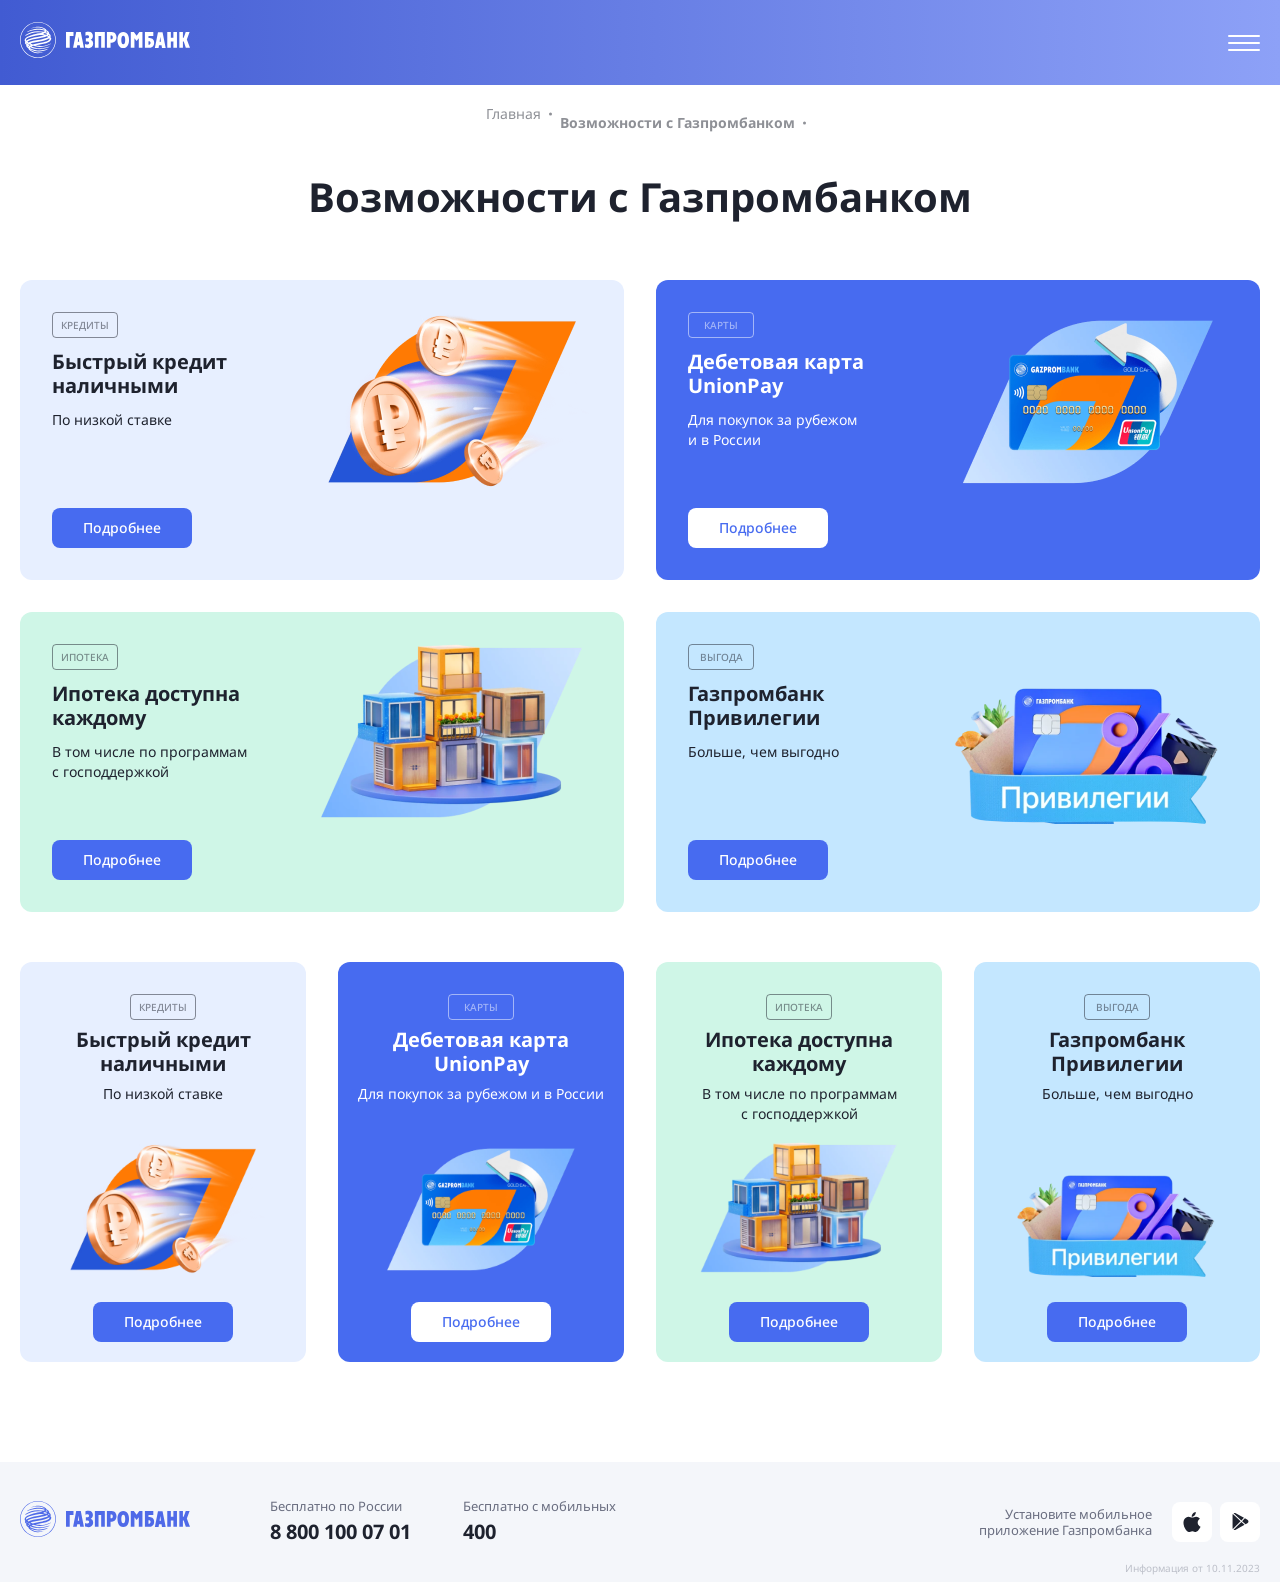
==== commit 7aea411e: "название" ====
--- a/index.html
+++ b/index.html
@@ -1,211 +1,243 @@
 <!DOCTYPE html>
-<html lang="en">
+<html lang="ru">
 
 <head>
-    <meta charset="UTF-8">
-    <meta name="viewport" content="width=device-width, initial-scale=1.0">
-    <link rel="stylesheet" href="style.css">
-    <title>Document</title>
+  <meta charset="UTF-8">
+  <meta name="viewport" content="width=device-width, initial-scale=1.0">
+  <meta http-equiv="X-UA-Compatible" content="ie=edge">
+  <link rel="stylesheet" href="css/style.css">
+  <title>Возможности с Газпромбанком - Газпромбанк</title>
 </head>
 
 <body>
-
-    <header class="header">
-        <div class="container">
-            <div class="header__content">
-                <div class="header__left-col">
-                    <a href="/index.html" class="header__logo">
-                        <svg class="header__indrive-icon" aria-hiddenм="true">
-                            <use xlink:href="images/sprite.svg#icon-indrive"></use>
-                        </svg>
-                    </a>
-                </div>
-
-                <div class="header__road">
-                    <svg class="header__car-logo" width="40" height="40" aria-hidden="true">
-                        <use xlink:href="images/sprite.svg#icon-car"></use>
-                    </svg>
-                    <p class="header__drive">- - - - - - - - - - - - - - - - - - - - - - - - - - - - - - - - - - - - - -
-                        - - - - - - - - - - - - - - - - - - - - - - -</p>
-                </div>
-
-
-                <button class="btn header__btn" id="headerButton">
-                    <svg class="header__menu-logo" width="24" height="24" aria-hidden="true">
-                        <use xlink:href="images/sprite.svg#icon-menu"></use>
-                    </svg>
-                    <span class="header__btn-text">Каталог</span>
-                </button>
-
-            </div>
-        </div>
-
-        <!-- просто проверка как будет выглядеть меню -->
-        <div class="header__menu" id="headerMenu">
-            <button id="close">Закрыть</button>
-        </div>
-    </header>
-
-    <main class="main">
-        <div class="container">
-            <div class="main__content">
-                <div class="main__titles">
-                    <h1 class="main__title">Определение состояния автомобиля по фото</h1>
-                    <h2 class="main__subtitle">Повышение качества сервиса и доверия в inDrive</h2>
-                </div>
-                <div class="main__autors">
-                    <h4 class="main__autors-title">Авторы:</h4>
-                    <span class="main__autor">Леонтьев Е. - Frontend</span>
-                    <span class="main__autor-2">Ораков Н. - Backend</span>
-
-                    <span class="main__date">
-                        <svg class="header__indrive-icon" aria-hiddenм="true">
-                            <use xlink:href="images/sprite.svg#icon-indrive"></use>
-                        </svg>
-                        Дата: 14 сентября 2025 г.</span>
-                </div>
-            </div>
-
-            <div class="main__problem">
-                <div class="main__titles">
-                    <h2 class="main__problem-title">Проблема:</h2>
-                    <h3 class="main__problem-subtitle">Неопределенность и отсутствие контроля</h3>
-                </div>
-                <div class="main__qwestions">
-                    <p class="main__problem-text">
-                        <svg class="main__qw-icon" width="40" height="40" aria-hiddenм="true">
-                            <use xlink:href="images/sprite.svg#icon-qw"></use>
-                        </svg>
-                        "Приедет чистая или грязная машина?"
-                    </p>
-
-                    <p class="main__problem-text">
-                        <svg class="main__qw-icon" width="40" height="40" aria-hiddenм="true">
-                            <use xlink:href="images/sprite.svg#icon-rating"></use>
-                        </svg>
-                        Негативный опыт = низкие оценки и жалобы
-                    </p>
-
-                    <div class="main__problem-text">
-                        <svg class="main__problem-icon" xmlns="http://www.w3.org/2000/svg" width="142" height="40"
-                            viewBox="0 0 142 40" fill="none">
-                            <path
-                                d="M0 20C0 14.4477 0 11.6702 0.77406 9.43636C2.18282 5.37565 5.37565 2.18282 9.43636 0.77406C11.6702 0 14.4477 0 20 0C25.5523 0 28.3298 0 30.5636 0.77406C34.6257 2.18282 37.8172 5.37427 39.2259 9.43636C40 11.6702 40 14.4464 40 20C40 25.5536 40 28.3298 39.2259 30.5636C37.8172 34.6257 34.6257 37.8172 30.5636 39.2259C28.3298 40 25.5536 40 20 40C14.4464 40 11.6702 40 9.43636 39.2259C5.37427 37.8172 2.18282 34.6257 0.77406 30.5636C0 28.3298 0 25.5536 0 20Z"
-                                fill="#A7E92F" />
-                            <path fill-rule="evenodd" clip-rule="evenodd"
-                                d="M12.4891 9.48315H12.4698C12.2132 9.48315 11.9924 9.48315 11.8144 9.50661C11.6254 9.53145 11.4433 9.5894 11.2956 9.73703C11.148 9.88467 11.09 10.0668 11.0652 10.2558C11.0417 10.4324 11.0417 10.6546 11.0417 10.9112V12.6387C11.0417 12.8954 11.0417 13.1161 11.0652 13.2941C11.0914 13.4845 11.148 13.6653 11.2956 13.8129C11.4433 13.9606 11.6254 14.0185 11.8144 14.0433C11.991 14.0668 12.2132 14.0668 12.4698 14.0668H14.3229C14.5795 14.0668 14.8003 14.0668 14.9783 14.0433C15.1673 14.0185 15.3494 13.9606 15.4971 13.8129C15.6447 13.6653 15.7027 13.4832 15.7275 13.2941C15.751 13.1175 15.751 12.8954 15.751 12.6387V10.9112C15.751 10.6546 15.751 10.4338 15.7275 10.2558C15.7013 10.0654 15.6447 9.88467 15.4971 9.73703C15.3494 9.5894 15.1673 9.53145 14.9783 9.50661C14.8017 9.48315 14.5795 9.48315 14.3229 9.48315H12.4891ZM12.4891 17.3686H12.4698C12.2132 17.3686 11.9924 17.3686 11.8144 17.3921C11.6254 17.4183 11.4433 17.4749 11.2956 17.6225C11.148 17.7701 11.09 17.9523 11.0652 18.1413C11.0417 18.3179 11.0417 18.5401 11.0417 18.7967V29.0361C11.0417 29.2927 11.0417 29.5135 11.0652 29.6915C11.0914 29.8819 11.148 30.0627 11.2956 30.2103C11.4433 30.3579 11.6254 30.4159 11.8144 30.4407C11.991 30.4642 12.2132 30.4642 12.4698 30.4642H14.3229C14.5795 30.4642 14.8003 30.4642 14.9783 30.4407C15.1673 30.4145 15.3494 30.3579 15.4971 30.2103C15.6447 30.0627 15.7027 29.8805 15.7275 29.6915C15.751 29.5149 15.751 29.2927 15.751 29.0361V18.7967C15.751 18.5401 15.751 18.3193 15.7275 18.1413C15.7013 17.9509 15.6447 17.7701 15.4971 17.6225C15.3494 17.4749 15.1673 17.4169 14.9783 17.3921C14.8017 17.3686 14.5795 17.3686 14.3229 17.3686H12.4891ZM20.6078 9.48315H22.6471C28.6947 9.48315 33.277 13.9509 33.277 19.975C33.277 25.9992 28.6947 30.4669 22.6471 30.4669H20.6078C20.3512 30.4669 20.1304 30.4669 19.9524 30.4435C19.762 30.4173 19.5812 30.3607 19.4336 30.2131C19.286 30.0654 19.228 29.8833 19.2032 29.6943C19.1797 29.5177 19.1797 29.2955 19.1797 29.0389V27.3528C19.1797 27.0961 19.1797 26.8754 19.2032 26.6974C19.228 26.507 19.286 26.3262 19.4336 26.1786C19.5812 26.0309 19.7634 25.973 19.9524 25.9481C20.129 25.9247 20.3512 25.9247 20.6078 25.9247H22.6471C24.3967 25.9247 25.8731 25.3093 26.912 24.2676C27.951 23.2272 28.5678 21.7426 28.5678 19.9764C28.5678 18.2103 27.9496 16.7257 26.912 15.6853C25.8731 14.6436 24.3967 14.0282 22.6485 14.0282H20.6092C20.3525 14.0282 20.1318 14.0282 19.9538 14.0047C19.7634 13.9799 19.5826 13.9219 19.435 13.7743C19.2874 13.6267 19.2294 13.4445 19.2046 13.2555C19.1811 13.0789 19.1811 12.8567 19.1811 12.6001V10.914C19.1811 10.6574 19.1811 10.4366 19.2046 10.2586C19.2294 10.0682 19.2874 9.88743 19.435 9.73979C19.5826 9.59216 19.7648 9.53421 19.9538 9.50937C20.1304 9.48591 20.3525 9.48591 20.6092 9.48591L20.6078 9.48315Z"
-                                fill="#1B1B1C" />
-                        </svg>
-
-                        <p class="main__qwestion-text">
-                            Отсутствие автоматизированного инструмента для мониторинга состояния авто.
-                        </p>
-
-                    </div>
-
-                </div>
-            </div>
-        </div>
-    </main>
-
-    <section class="main__solution">
-        <div class="container">
-            <div class="main__problem">
-                <div class="main__titles-sol">
-                    <div class="main__title-1">
-                        <h2 class="main__problem-title">Решение:</h2>
-                        <h3 class="main__problem-subtitle">Автоматический анализ фото</h3>
-                    </div>
-                    <div class="main__title-2">
-                        <h2 class="main__problem-title">Ключевая идея:</h2>
-                        <h3 class="main__problem-subtitle">Прототип ML-системы, определяющий Чистоту и Целостность авто.
-                        </h3>
-                    </div>
-                </div>
-
-                <div class="main__qwestions-sol">
-
-                    <div class="main__problem-text">
-                        <h3 class="main__qwestions-sol-title">Для inDrive:</h3>
-                        <p class="main__qwestion-text-sol">
-                            Повышение качества сервиса и доверия
-                        </p>
-                    </div>
-
-                    <div class="main__problem-text">
-                        <h3 class="main__qwestion-text-sol">Для пассажира:</h3>
-                        <p class="main__qwestion-text-sol">Больше доверия и безопасности.</p>
-                    </div>
-
-                    <div class="main__problem-text main__problem-text-3">
-                        <h3 class="main__qwestions-sol-title">Для водителей:</h3>
-                        <p class="main__qwestion-text-sol">
-                            Объективная оценка, стимул поддерживать авто в порядке.
-                        </p>
-
-                    </div>
-
-                </div>
-            </div>
-        </div>
-    </section>
-
-    <section class="video__container">
-        <div class="container">
-            <div class="video__content">
-                <h2 class="video__title">Демонстрация прототипа:</h2>
-            </div>
-        </div>
-    </section>
-
-    <section class="info">
-        <div class="container">
-            <div class="info__content">
-                <h2 class="info__title">Как это устроено</h2>
-
-                <ul class="info__list">
-                    <li class="info__list-item">
-                        <svg class="info__icon" width="40" height="40" aria-hiddenм="true">
-                            <use xlink:href="images/sprite.svg#icon-react"></use>
-                        </svg>
-                        React
-                    </li>
-                    <li class="info__list-item">
-                        <svg class="info__icon" width="40" height="40" aria-hiddenм="true">
-                            <use xlink:href="images/sprite.svg#icon-redux"></use>
-                        </svg>
-                        Redux Toolkit
-                    </li>
-                    <li class="info__list-item">
-                        <svg class="info__icon" width="120" height="40" aria-hiddenм="true">
-                            <use xlink:href="images/sprite.svg#icon-python"></use>
-                        </svg>
-                    </li>
-                    <li class="info__list-item">
-                        <svg class="info__icon" width="40" height="40" aria-hiddenм="true">
-                            <use xlink:href="images/sprite.svg#icon-fastapi"></use>
-                        </svg>
-                        FastAPI
-                    </li>
-                    <li class="info__list-item"><svg class="info__icon" width="100" height="40" aria-hiddenм="true">
-                            <use xlink:href="images/sprite.svg#icon-pytoch"></use>
-                        </svg></li>
-                </ul>
-            </div>
-        </div>
-    </section>
-
-    <section class="finish">
-        <div class="container">
-            
-            <h2 class="finish__title">Насколько точна наша модель?</h2>
-            <h3 class="finish__subtitle">Точность определения целостности: ~90%</h3>
-            <h3 class="finish__subtitle">Точность определения чистоты: ~80%</h3>
-            <h3 class="finish__subtitle">Ключевая метрика: 0.785 (чем ближе к 1.0, тем лучше)</h3>
-        </div>
-    </section>
-
-
+<header class="header">
+  <div class="container">
+    <div class="header__content">
+      <a class="header__logo-link" href="features.html">
+        <svg class="header__logo" width="170" height="36" viewBox="0 0 170 36" fill="none" xmlns="http://www.w3.org/2000/svg">
+          <g clip-path="url(#clip0_497_2224)">
+          <path fill-rule="evenodd" clip-rule="evenodd" d="M0.623721 18C0.623721 8.42405 8.39625 0.616677 17.944 0.616677C27.5037 0.616677 35.2762 8.41241 35.2762 18C35.2762 27.5876 27.5037 35.3833 17.944 35.3833C8.39625 35.3833 0.623721 27.5876 0.623721 18ZM0 18C0 27.925 8.0484 36 17.944 36C27.8396 36 35.888 27.925 35.888 18C35.8999 8.07498 27.8396 0 17.944 0C8.0484 0 0 8.07498 0 18Z" fill="white"/>
+          <path fill-rule="evenodd" clip-rule="evenodd" d="M29.3629 16.1732C29.231 16.2896 29.087 16.406 28.9191 16.5223C27.9236 17.2902 26.3643 17.8953 24.1932 18.4771C19.6832 19.6871 16.4207 19.8733 12.6904 20.7809C11.9707 20.9554 11.215 21.1997 10.5073 21.4906C11.215 21.8397 11.9587 22.1655 12.7264 22.4564C14.2377 22.0259 14.9574 21.8281 17.1524 21.4557C17.98 21.3161 20.5469 20.8623 22.418 20.4667C25.7645 19.757 30.6703 18.2094 29.3629 16.1732ZM27.2039 11.9496C26.4962 11.6238 25.5966 11.3096 24.649 11.0537C24.2292 11.3911 23.7254 11.6936 23.0297 11.9612C24.2052 12.1707 25.1048 12.4965 26.0884 12.7873C26.2803 12.8804 27.0839 12.1241 27.2039 11.9496ZM10.7952 16.4409C15.1733 15.1493 19.7672 14.7537 24.4211 13.5087C22.5979 13.02 21.6024 12.8106 19.6832 13.0317C16.8885 13.3575 13.8179 13.9742 11.191 14.7537C10.1595 15.0562 4.73792 16.6038 6.29723 18.7563C6.29723 18.7912 7.23281 17.488 10.7952 16.4409ZM7.77257 23.8526C7.76057 24.2599 8.01246 24.6089 8.54022 25.0511C8.61219 24.83 8.70815 24.6787 8.86408 24.4693C8.49225 24.2715 8.12041 24.0621 7.77257 23.8526ZM9.82365 23.6432C10.1475 23.4454 10.5433 23.2476 10.9991 23.0731C10.3754 22.8171 9.73969 22.5378 9.09198 22.2353C8.79211 22.4215 8.54022 22.6076 8.32432 22.8171C8.8281 23.0963 9.31988 23.3756 9.82365 23.6432ZM26.6521 14.3116C25.7645 14.7188 24.5051 15.1493 22.6819 15.6031C21.1946 15.9754 17.5722 16.499 13.6739 17.3484C12.4385 17.616 9.10397 18.4072 7.46071 19.8035C7.9165 20.1758 8.20437 20.2689 8.70815 20.5482C9.39184 20.1177 10.3034 19.6988 11.6828 19.3264C14.0698 18.6865 15.857 18.4072 18.004 18.0698C20.139 17.7324 24.1452 16.883 26.3763 16.0918C27.0959 15.8242 27.7676 15.4984 28.2714 15.1028C28.1275 14.9399 26.7001 14.2534 26.6521 14.3116ZM27.9475 13.5204C28.3794 13.7414 28.7752 13.8927 29.159 14.1603C29.4349 13.6367 29.267 13.2993 28.6912 12.8106C28.4753 13.0782 28.2114 13.3109 27.9475 13.5204ZM7.55666 21.4557C7.17284 21.2347 6.89696 21.0834 6.5731 20.8507C6.39318 21.2347 6.72903 21.6652 7.07688 21.863C7.23281 21.7117 7.40073 21.5837 7.55666 21.4557ZM26.1963 9.31998C26.1124 9.6225 25.8005 9.95993 25.5726 10.2043C26.2323 10.3788 26.892 10.6231 27.5277 10.8559C27.4558 10.2741 26.7721 9.70395 26.1963 9.31998ZM5.58954 13.0666C10.1715 10.053 15.2452 8.29606 23.8454 9.7854C24.3252 9.50615 24.5891 9.25017 24.709 8.68003C22.562 7.90046 20.235 7.63284 17.2243 7.67939C14.5136 7.7492 9.64373 8.76148 7.05289 10.309L7.84454 9.31998C9.66772 8.24952 14.4056 6.83 17.956 6.76019C20.4629 6.71365 21.7583 6.85327 24.733 7.65612C24.4811 7.14416 23.8574 6.88818 22.9578 6.48094C20.0791 5.17777 14.6935 5.06142 10.2794 7.00453C10.8432 6.64383 11.383 6.29477 12.1026 5.96898C13.554 5.30576 15.9409 4.65418 18.9156 4.70072C21.2905 4.73562 24.1213 5.57337 25.8485 7.29542C26.1364 7.63284 26.3043 7.99354 26.3763 8.28443C27.7436 8.98255 28.5353 9.63414 28.9911 10.4021C29.171 10.786 29.255 11.2282 29.171 11.7052C29.7347 12.0543 30.0106 12.3336 30.2865 12.7059C30.4904 13.02 30.6463 13.3807 30.6823 13.7065C30.7303 14.137 30.7783 14.6257 30.3345 15.1842C30.8143 15.4169 31.1741 16.0685 31.2341 16.3594C31.45 17.395 30.7903 18.3956 29.9027 19.1868C28.8951 20.0711 26.6761 21.1183 24.8649 21.5837C21.2665 22.4913 18.1 22.8752 15.5691 23.3407C16.6966 23.6083 18.2319 23.9806 20.7508 23.9806C26.1124 23.9806 30.8503 21.4325 30.8503 21.4325C30.8503 21.4325 30.7423 21.7699 30.6343 22.0608C27.2279 24.1319 21.8063 25.0045 19.5033 24.8998C17.1524 24.7951 15.1733 24.446 13.2421 23.841C12.6424 24.0039 12.0666 24.1901 11.5029 24.4344C14.4536 25.7725 16.6726 26.075 19.1915 26.2612C21.7583 26.4473 26.0044 25.8306 29.6028 24.5275C29.4349 24.6904 29.3509 24.9464 29.183 25.1093C27.3478 26.075 23.4616 27.0524 21.5064 27.1222C19.5633 27.2036 17.2004 27.1338 15.1373 26.7382C13.3621 26.4008 11.9227 25.8306 10.3994 25.1674C10.1235 25.3652 9.97958 25.6328 9.9316 25.9237C15.833 29.0188 21.3745 29.0886 27.6717 27.1222L27.0959 27.6807C20.163 30.4965 14.7415 29.4027 10.5553 27.3782C10.4234 27.32 10.2555 27.2502 10.1355 27.1687C10.5193 27.8436 13.7219 30.1939 17.3083 30.4848C19.7792 30.6826 22.7899 30.2637 24.5771 29.5423L23.5335 30.0892C22.6699 30.5197 20.3789 31.4855 17.1644 31.276C12.8943 30.9851 10.4834 29.0886 9.40384 28.0996C8.90006 27.6341 8.67217 27.0989 8.51623 26.4357C7.54467 25.9237 6.94494 25.4001 6.44116 24.6206C6.1413 24.1551 6.20127 23.6432 6.27324 23.201C6.29723 23.0614 6.33321 22.9334 6.38119 22.8054C5.9134 22.468 5.44561 22.1073 5.2417 21.7466C4.82189 20.9787 5.07377 20.3271 5.37364 19.8151C5.12175 19.5242 4.88186 19.2334 4.77391 18.9425C4.66596 18.6167 4.64197 18.2793 4.67795 17.9069C4.76191 17.267 5.09776 16.6736 5.54156 16.1616C6.47715 15.0795 7.94049 14.2418 10.4594 13.404C12.9183 12.5895 13.9138 12.4615 15.773 12.031C17.944 11.5307 20.5349 11.3678 22.7059 10.6115C16.6486 9.55269 10.3634 10.5184 5.2417 14.0556L5.58954 13.0666Z" fill="white"/>
+          <path d="M58.4979 14.8701L59.1816 19.6755H57.8022L58.4979 14.8701ZM53.0763 25.8656H56.7826L57.2264 23.1429H59.7693L60.2131 25.8656H63.9075L60.7888 10.1112H56.2069L53.0763 25.8656Z" fill="white"/>
+          <path d="M67.4098 16.2081C67.9976 16.2081 69.0891 15.8242 69.0891 14.6606C69.0891 13.2876 67.8296 13.2062 67.4818 13.2062C67.062 13.2062 66.2703 13.2644 65.4787 13.6483L65.4307 10.2391C66.6662 9.91336 67.5658 9.83191 68.6093 9.83191C71.584 9.83191 72.9274 11.9263 72.9274 13.9625C72.9274 15.9521 71.7759 17.1622 70.6724 17.6276V17.7789C71.7279 18.1163 73.1673 19.1519 73.1673 21.5604C73.1673 24.5274 71.0922 26.168 68.4534 26.168C67.038 26.168 66.1144 25.9586 64.9989 25.3536L65.0589 22.084C66.0784 22.5262 66.7741 22.5611 67.4818 22.5611C68.6453 22.5611 69.1251 21.7 69.1251 21.0601C69.1251 20.1758 68.5613 19.5824 67.3259 19.5824H65.8505V16.2081H67.4098Z" fill="white"/>
+          <path d="M74.8826 10.1112H84.8261V25.8656H81.1798V13.8927H78.5289V25.8656H74.8826V10.1112Z" fill="white"/>
+          <path d="M90.5595 13.5786H91.4231C92.2507 13.5786 92.7665 14.0789 92.7665 15.3821C92.7665 17.0925 91.8909 17.2088 91.4231 17.2088H90.5595V13.5786ZM86.9131 25.8656H90.5595V20.6646H91.7829C95.3933 20.6646 96.5088 17.4183 96.5088 15.3472C96.5088 13.311 95.2374 10.0996 91.7829 10.1112H86.9131V25.8656Z" fill="white"/>
+          <path d="M103.25 22.2469C101.966 22.2469 101.307 20.7459 101.307 17.965C101.307 15.1842 101.966 13.6832 103.25 13.6832C104.533 13.6832 105.205 15.1842 105.205 17.965C105.205 20.7459 104.533 22.2469 103.25 22.2469ZM103.25 26.0517C107.568 26.0517 109.031 22.0142 109.031 17.965C109.031 13.9275 107.568 9.87842 103.25 9.87842C98.9317 9.87842 97.4684 13.9275 97.4684 17.965C97.4804 22.0142 98.9317 26.0517 103.25 26.0517Z" fill="white"/>
+          <path d="M128.475 22.7124V19.1287H129.002C129.434 19.1287 130.586 19.1519 130.586 20.7693C130.586 22.4331 129.434 22.7124 129.002 22.7124H128.475ZM124.912 25.8656H129.266C130.202 25.8656 134.148 25.47 134.16 20.6994C134.16 16.6736 131.101 15.9755 129.134 15.9755H128.487V13.8927H133.308V10.1112H124.912V25.8656Z" fill="white"/>
+          <path d="M147.27 10.1112H150.845V15.7777H153.387V10.1112H156.962V25.8656H153.387V19.5592H150.845V25.8656H147.27V10.1112Z" fill="white"/>
+          <path d="M159.349 10.1112H162.923L162.911 15.7777H163.691L165.73 10.1112H169.616L166.833 17.5811L170 25.8656H165.802L163.763 19.5243H162.911L162.923 25.8656H159.349V10.1112Z" fill="white"/>
+          <path d="M46.0234 10.1112H53.4961V14.0323H49.7298V25.8656H46.0234V10.1112Z" fill="white"/>
+          <path d="M110.782 10.1112H113.877L116.612 13.8229L119.359 10.1112H122.453V25.8656H118.807V16.2547L116.612 19.0123L114.429 16.2547V25.8656H110.782V10.1112Z" fill="white"/>
+          <path d="M140.289 14.8933L140.973 19.6987H139.594L140.289 14.8933ZM134.868 25.8888H138.562L139.006 23.1661H141.549L141.993 25.8888H145.687L142.556 10.1344H137.974L134.868 25.8888Z" fill="white"/>
+          </g>
+          <defs>
+          </defs>
+          </svg>
+      </a>
+      <button class="header__menu">
+        <span class="header__menu-line"></span>
+      </button>
+    </div>
+  
+  </div>
+</header>
+<main>
+  <div class="breadcrumbs">
+    <div class="container">
+      <ul class="breadcrumbs__list">
+        <li class="breadcrumbs__item">
+          <a class="breadcrumbs__link" href="#">Главная</a>
+        </li>
+        <li class="breadcrumbs__item">
+          <h1 class="breadcrumbs__link">Возможности с Газпромбанком</h1>
+        </li>
+      </ul>
+    </div>
+  </div>
+  <div class="page-content">
+    <div class="container">
+      <h1 class="page-content__title">Возможности с Газпромбанком</h1>
+     
+      <ul class="info-cards">
+
+        <li class="info-card">
+          
+          <div class="info-card__info-block">
+            <span class="info-card__credits-label">кредиты</span>
+            <h2 class="info-card__title">Быстрый кредит наличными</h2>
+            <span class="info-card__low-bid">По низкой ставке</span>
+          
+            <div class="info-card__link-block">
+              <a class="info-card__link" href="#">Подробнее</a>
+            </div>
+          </div>
+          <div class="info-card__img-block">
+                <img class="info-card__img" src="./images/info-card__img/card1.png" alt="Картинка" width="280" height="180">
+              </div>
+        </li>
+
+        <li class="info-card info-card--card-two">
+          <div class="info-card__info-block">
+            <span class="info-card__credits-label info-card__credits-label--special">карты</span>
+            <h2 class="info-card__title info-card__title--special">Дебетовая карта UnionPay</h2>
+            <span class="info-card__low-bid info-card__low-bid--special">Для покупок за&nbsp;рубежом и&nbsp;в&nbsp;России</span>
+            <div class="info-card__link-block">
+              <a class="info-card__link info-card__link--special" href="#">Подробнее</a>
+            </div>
+          </div>
+          <div class="info-card__img-block">
+            <img class="info-card__img" src="./images/info-card__img/card2.png" alt="Картинка" width="280" height="180">
+          </div>
+        </li>
+
+        <li class="info-card info-card--card-three">
+          <div class="info-card__info-block">
+            <span class="info-card__credits-label">ипотека</span>
+            <h2 class="info-card__title">Ипотека доступна каждому</h2>
+            <span class="info-card__low-bid">В&nbsp;том числе по&nbsp;программам с&nbsp;господдержкой</span>
+            <div class="info-card__link-block">
+              <a class="info-card__link" href="#">Подробнее</a>
+            </div>
+          </div>
+          <div class="info-card__img-block">
+            <img class="info-card__img" src="./images/info-card__img/card3.png" alt="Картинка" width="280" height="180">
+          </div>
+        </li>
+
+        <li class="info-card info-card--card-four">
+          <div class="info-card__info-block">
+            <span class="info-card__credits-label">выгода</span>
+            <h2 class="info-card__title">Газпромбанк Привилегии</h2>
+            <span class="info-card__low-bid">Больше, чем выгодно</span>
+            <div class="info-card__link-block">
+              <a class="info-card__link" href="#">Подробнее</a>
+            </div>
+          </div>
+          <div class="info-card__img-block">
+            <img class="info-card__img" src="./images/info-card__img/card4.png" alt="Картинка" width="280" height="180">
+          </div>
+        </li>
+
+      </ul>
+
+      <ul class="info-cards info-cards--row">
+
+        <li class="info-card">
+            <span class="info-card__credits-label">кредиты</span>
+            <h3 class="info-card__title">Быстрый кредит наличными</h3>
+            <p class="info-card__low-bid">По низкой ставке</p>
+            <div class="info-card__lower-card">
+            <img class="info-card__img" src="./images/info-card__img/card1.png" alt="Картинка">
+            <a class="info-card__link" href="#">Подробнее</a>
+            </div>
+        </li>
+
+        <li class="info-card info-card--card-two">
+            <span class="info-card__credits-label info-card__credits-label--special">карты</span>
+            <h3 class="info-card__title info-card__title--special">Дебетовая карта UnionPay</h3>
+            <p class="info-card__low-bid info-card__low-bid--special">Для покупок за рубежом и в России</p>
+            <div class="info-card__lower-card">
+            <img class="info-card__img" src="./images/info-card__img/card2.png" alt="Картинка">
+            <a class="info-card__link info-card__link--special" href="#">Подробнее</a>
+          </div>
+        </li>
+
+        <li class="info-card info-card--card-three">
+            <span class="info-card__credits-label">ипотека</span>
+            <h3 class="info-card__title">Ипотека доступна каждому</h3>
+            <p class="info-card__low-bid">В&nbsp;том числе по&nbsp;программам с&nbsp;господдержкой</p>
+            <div class="info-card__lower-card">
+            <img class="info-card__img" src="./images/info-card__img/card3.png" alt="Картинка">
+            <a class="info-card__link" href="#">Подробнее</a>
+          </div>
+        </li>
+
+        <li class="info-card info-card--card-four">
+            <span class="info-card__credits-label">выгода</span>
+            <h3 class="info-card__title">Газпромбанк Привилегии</h3>
+            <p class="info-card__low-bid">Больше, чем выгодно</p>
+            <div class="info-card__lower-card">
+            <img class="info-card__img" src="./images/info-card__img/card4.png" alt="Картинка">
+            <a class="info-card__link" href="#">Подробнее</a>
+          </div>
+        </li>
+
+      </ul>
+      
+    </div>
+  </div>
+</main>
+<footer class="footer">
+  <div class="container">
+    <div class="footer__content">
+      <a class="footer__logo-link" href="features.html">
+        <svg class="footer__logo" width="170" height="36" viewBox="0 0 170 36" fill="none" xmlns="http://www.w3.org/2000/svg">
+          <g clip-path="url(#clip0_497_2407)">
+          <path fill-rule="evenodd" clip-rule="evenodd" d="M0.623721 18C0.623721 8.42405 8.39625 0.616677 17.944 0.616677C27.5037 0.616677 35.2762 8.41241 35.2762 18C35.2762 27.5876 27.5037 35.3833 17.944 35.3833C8.39625 35.3833 0.623721 27.5876 0.623721 18ZM0 18C0 27.925 8.0484 36 17.944 36C27.8396 36 35.888 27.925 35.888 18C35.8999 8.07498 27.8396 0 17.944 0C8.0484 0 0 8.07498 0 18Z" fill="#4F6AE8"/>
+          <path fill-rule="evenodd" clip-rule="evenodd" d="M29.3629 16.1732C29.231 16.2896 29.087 16.406 28.9191 16.5223C27.9236 17.2902 26.3643 17.8953 24.1932 18.4771C19.6832 19.6871 16.4207 19.8733 12.6904 20.7809C11.9707 20.9554 11.215 21.1997 10.5073 21.4906C11.215 21.8397 11.9587 22.1655 12.7264 22.4564C14.2377 22.0259 14.9574 21.8281 17.1524 21.4557C17.98 21.3161 20.5469 20.8623 22.418 20.4667C25.7645 19.757 30.6703 18.2094 29.3629 16.1732ZM27.2039 11.9496C26.4962 11.6238 25.5966 11.3096 24.649 11.0537C24.2292 11.3911 23.7254 11.6936 23.0297 11.9612C24.2052 12.1707 25.1048 12.4965 26.0884 12.7873C26.2803 12.8804 27.0839 12.1241 27.2039 11.9496ZM10.7952 16.4409C15.1733 15.1493 19.7672 14.7537 24.4211 13.5087C22.5979 13.02 21.6024 12.8106 19.6832 13.0317C16.8885 13.3575 13.8179 13.9742 11.191 14.7537C10.1595 15.0562 4.73792 16.6038 6.29723 18.7563C6.29723 18.7912 7.23281 17.488 10.7952 16.4409ZM7.77257 23.8526C7.76057 24.2599 8.01246 24.6089 8.54022 25.0511C8.61219 24.83 8.70815 24.6787 8.86408 24.4693C8.49225 24.2715 8.12041 24.0621 7.77257 23.8526ZM9.82365 23.6432C10.1475 23.4454 10.5433 23.2476 10.9991 23.0731C10.3754 22.8171 9.73969 22.5378 9.09198 22.2353C8.79211 22.4215 8.54022 22.6076 8.32432 22.8171C8.8281 23.0963 9.31988 23.3756 9.82365 23.6432ZM26.6521 14.3116C25.7645 14.7188 24.5051 15.1493 22.6819 15.6031C21.1946 15.9754 17.5722 16.499 13.6739 17.3484C12.4385 17.616 9.10397 18.4072 7.46071 19.8035C7.9165 20.1758 8.20437 20.2689 8.70815 20.5482C9.39184 20.1177 10.3034 19.6988 11.6828 19.3264C14.0698 18.6865 15.857 18.4072 18.004 18.0698C20.139 17.7324 24.1452 16.883 26.3763 16.0918C27.0959 15.8242 27.7676 15.4984 28.2714 15.1028C28.1275 14.9399 26.7001 14.2534 26.6521 14.3116ZM27.9475 13.5204C28.3794 13.7414 28.7752 13.8927 29.159 14.1603C29.4349 13.6367 29.267 13.2993 28.6912 12.8106C28.4753 13.0782 28.2114 13.3109 27.9475 13.5204ZM7.55666 21.4557C7.17284 21.2347 6.89696 21.0834 6.5731 20.8507C6.39318 21.2347 6.72903 21.6652 7.07688 21.863C7.23281 21.7117 7.40073 21.5837 7.55666 21.4557ZM26.1963 9.31998C26.1124 9.6225 25.8005 9.95993 25.5726 10.2043C26.2323 10.3788 26.892 10.6231 27.5277 10.8559C27.4558 10.2741 26.7721 9.70395 26.1963 9.31998ZM5.58954 13.0666C10.1715 10.053 15.2452 8.29606 23.8454 9.7854C24.3252 9.50615 24.5891 9.25017 24.709 8.68003C22.562 7.90046 20.235 7.63284 17.2243 7.67939C14.5136 7.7492 9.64373 8.76148 7.05289 10.309L7.84454 9.31998C9.66772 8.24952 14.4056 6.83 17.956 6.76019C20.4629 6.71365 21.7583 6.85327 24.733 7.65612C24.4811 7.14416 23.8574 6.88818 22.9578 6.48094C20.0791 5.17777 14.6935 5.06142 10.2794 7.00453C10.8432 6.64383 11.383 6.29477 12.1026 5.96898C13.554 5.30576 15.9409 4.65418 18.9156 4.70072C21.2905 4.73562 24.1213 5.57337 25.8485 7.29542C26.1364 7.63284 26.3043 7.99354 26.3763 8.28443C27.7436 8.98255 28.5353 9.63414 28.9911 10.4021C29.171 10.786 29.255 11.2282 29.171 11.7052C29.7347 12.0543 30.0106 12.3336 30.2865 12.7059C30.4904 13.02 30.6463 13.3807 30.6823 13.7065C30.7303 14.137 30.7783 14.6257 30.3345 15.1842C30.8143 15.4169 31.1741 16.0685 31.2341 16.3594C31.45 17.395 30.7903 18.3956 29.9027 19.1868C28.8951 20.0711 26.6761 21.1183 24.8649 21.5837C21.2665 22.4913 18.1 22.8752 15.5691 23.3407C16.6966 23.6083 18.2319 23.9806 20.7508 23.9806C26.1124 23.9806 30.8503 21.4325 30.8503 21.4325C30.8503 21.4325 30.7423 21.7699 30.6343 22.0608C27.2279 24.1319 21.8063 25.0045 19.5033 24.8998C17.1524 24.7951 15.1733 24.446 13.2421 23.841C12.6424 24.0039 12.0666 24.1901 11.5029 24.4344C14.4536 25.7725 16.6726 26.075 19.1915 26.2612C21.7583 26.4473 26.0044 25.8306 29.6028 24.5275C29.4349 24.6904 29.3509 24.9464 29.183 25.1093C27.3478 26.075 23.4616 27.0524 21.5064 27.1222C19.5633 27.2036 17.2004 27.1338 15.1373 26.7382C13.3621 26.4008 11.9227 25.8306 10.3994 25.1674C10.1235 25.3652 9.97958 25.6328 9.9316 25.9237C15.833 29.0188 21.3745 29.0886 27.6717 27.1222L27.0959 27.6807C20.163 30.4965 14.7415 29.4027 10.5553 27.3782C10.4234 27.32 10.2555 27.2502 10.1355 27.1687C10.5193 27.8436 13.7219 30.1939 17.3083 30.4848C19.7792 30.6826 22.7899 30.2637 24.5771 29.5423L23.5335 30.0892C22.6699 30.5197 20.3789 31.4855 17.1644 31.276C12.8943 30.9851 10.4834 29.0886 9.40384 28.0996C8.90006 27.6341 8.67217 27.0989 8.51623 26.4357C7.54467 25.9237 6.94494 25.4001 6.44116 24.6206C6.1413 24.1551 6.20127 23.6432 6.27324 23.201C6.29723 23.0614 6.33321 22.9334 6.38119 22.8054C5.9134 22.468 5.44561 22.1073 5.2417 21.7466C4.82189 20.9787 5.07377 20.3271 5.37364 19.8151C5.12175 19.5242 4.88186 19.2334 4.77391 18.9425C4.66596 18.6167 4.64197 18.2793 4.67795 17.9069C4.76191 17.267 5.09776 16.6736 5.54156 16.1616C6.47715 15.0795 7.94049 14.2418 10.4594 13.404C12.9183 12.5895 13.9138 12.4615 15.773 12.031C17.944 11.5307 20.5349 11.3678 22.7059 10.6115C16.6486 9.55269 10.3634 10.5184 5.2417 14.0556L5.58954 13.0666Z" fill="#4F6AE8"/>
+          <path d="M58.4979 14.8701L59.1816 19.6755H57.8022L58.4979 14.8701ZM53.0763 25.8656H56.7826L57.2264 23.1429H59.7693L60.2131 25.8656H63.9075L60.7888 10.1112H56.2069L53.0763 25.8656Z" fill="#4F6AE8"/>
+          <path d="M67.4098 16.2081C67.9976 16.2081 69.0891 15.8242 69.0891 14.6606C69.0891 13.2876 67.8296 13.2062 67.4818 13.2062C67.062 13.2062 66.2703 13.2644 65.4787 13.6483L65.4307 10.2391C66.6662 9.91336 67.5658 9.83191 68.6093 9.83191C71.584 9.83191 72.9274 11.9263 72.9274 13.9625C72.9274 15.9521 71.7759 17.1622 70.6724 17.6276V17.7789C71.7279 18.1163 73.1673 19.1519 73.1673 21.5604C73.1673 24.5274 71.0922 26.168 68.4534 26.168C67.038 26.168 66.1144 25.9586 64.9989 25.3536L65.0589 22.084C66.0784 22.5262 66.7741 22.5611 67.4818 22.5611C68.6453 22.5611 69.1251 21.7 69.1251 21.0601C69.1251 20.1758 68.5613 19.5824 67.3259 19.5824H65.8505V16.2081H67.4098Z" fill="#4F6AE8"/>
+          <path d="M74.8826 10.1112H84.8261V25.8656H81.1798V13.8927H78.5289V25.8656H74.8826V10.1112Z" fill="#4F6AE8"/>
+          <path d="M90.5595 13.5785H91.4231C92.2507 13.5785 92.7665 14.0789 92.7665 15.382C92.7665 17.0924 91.8909 17.2088 91.4231 17.2088H90.5595V13.5785ZM86.9131 25.8655H90.5595V20.6645H91.7829C95.3933 20.6645 96.5088 17.4182 96.5088 15.3471C96.5088 13.3109 95.2374 10.0995 91.7829 10.1112H86.9131V25.8655Z" fill="#4F6AE8"/>
+          <path d="M103.25 22.2469C101.966 22.2469 101.307 20.746 101.307 17.9651C101.307 15.1842 101.966 13.6833 103.25 13.6833C104.533 13.6833 105.205 15.1842 105.205 17.9651C105.205 20.746 104.533 22.2469 103.25 22.2469ZM103.25 26.0517C107.568 26.0517 109.031 22.0142 109.031 17.9651C109.031 13.9276 107.568 9.87848 103.25 9.87848C98.9317 9.87848 97.4684 13.9276 97.4684 17.9651C97.4804 22.0142 98.9317 26.0517 103.25 26.0517Z" fill="#4F6AE8"/>
+          <path d="M128.475 22.7124V19.1287H129.002C129.434 19.1287 130.586 19.1519 130.586 20.7693C130.586 22.4331 129.434 22.7124 129.002 22.7124H128.475ZM124.912 25.8656H129.266C130.202 25.8656 134.148 25.47 134.16 20.6994C134.16 16.6736 131.101 15.9755 129.134 15.9755H128.487V13.8927H133.308V10.1112H124.912V25.8656Z" fill="#4F6AE8"/>
+          <path d="M147.27 10.1112H150.845V15.7777H153.387V10.1112H156.962V25.8656H153.387V19.5592H150.845V25.8656H147.27V10.1112Z" fill="#4F6AE8"/>
+          <path d="M159.349 10.1112H162.923L162.911 15.7777H163.691L165.73 10.1112H169.616L166.833 17.5811L170 25.8656H165.802L163.763 19.5243H162.911L162.923 25.8656H159.349V10.1112Z" fill="#4F6AE8"/>
+          <path d="M46.0234 10.1112H53.4961V14.0323H49.7298V25.8656H46.0234V10.1112Z" fill="#4F6AE8"/>
+          <path d="M110.782 10.1112H113.877L116.612 13.8229L119.359 10.1112H122.453V25.8656H118.807V16.2547L116.612 19.0123L114.429 16.2547V25.8656H110.782V10.1112Z" fill="#4F6AE8"/>
+          <path d="M140.289 14.8933L140.973 19.6988H139.594L140.289 14.8933ZM134.868 25.8888H138.562L139.006 23.1661H141.549L141.993 25.8888H145.687L142.556 10.1345H137.974L134.868 25.8888Z" fill="#4F6AE8"/>
+          </g>
+          <defs>
+          </defs>
+          </svg>
+      </a>
+      <ul class="footer__contacts-list">
+        <li class="footer__contacts-item">
+          <span class="footer__contacts-text">Бесплатно по России</span>
+          <a class="footer__contacts-phone" href="tel:88001000701">8 800 100 07 01</a>
+        </li>
+        <li class="footer__contacts-item">
+          <span class="footer__contacts-text">Бесплатно с мобильных</span>
+          <a class="footer__contacts-phone" href="tel:400">400</a>
+        </li>
+      </ul>
+      <div class="footer__info">
+        <span class="footer__info-text">Установите мобильное приложение Газпромбанка</span>
+        <ul class="footer__app-list">
+          <li class="footer__app-item">
+            <a class="footer__app-link" href="#">  
+              <svg class="footer__app-icon" width="20" height="20" viewBox="0 0 20 20" fill="none" xmlns="http://www.w3.org/2000/svg">
+                <g clip-path="url(#clip0_497_2466)">
+                <path d="M13.7511 0C12.6849 0.0737496 11.4387 0.756246 10.7124 1.64499C10.0499 2.45124 9.50492 3.64873 9.71741 4.81247C10.8824 4.84872 12.0862 4.14998 12.7836 3.24623C13.4361 2.40499 13.9299 1.21499 13.7511 0Z" fill="#1E222E"/>
+                <path d="M17.9609 6.70995C16.9372 5.42621 15.4984 4.68121 14.1397 4.68121C12.3459 4.68121 11.5872 5.53996 10.341 5.53996C9.05596 5.53996 8.07972 4.68371 6.52847 4.68371C5.00473 4.68371 3.38224 5.61496 2.3535 7.20745C0.907257 9.44993 1.15476 13.6662 3.49849 17.2574C4.33724 18.5424 5.45723 19.9874 6.92222 19.9999C8.22596 20.0124 8.59346 19.1636 10.3597 19.1549C12.1259 19.1449 12.4609 20.0111 13.7622 19.9974C15.2284 19.9861 16.4097 18.3849 17.2484 17.0999C17.8497 16.1786 18.0734 15.7149 18.5397 14.6749C15.1484 13.3837 14.6047 8.56119 17.9609 6.70995Z" fill="#1E222E"/>
+                </g>
+                <defs>
+                </defs>
+                </svg>
+                
+            </a>
+          </li>
+          <li class="footer__app-item">
+            <a class="footer__app-link" href="#">
+              <svg class="footer__app-icon" width="17" height="17" viewBox="0 0 17 17" fill="none" xmlns="http://www.w3.org/2000/svg">
+                <g clip-path="url(#clip0_497_2484)">
+                <path d="M3.71164 0.271876C3.04655 -0.0957279 2.26566 -0.0872284 1.60482 0.277188L9.35001 7.4221L11.9519 4.82018L3.71164 0.271876Z" fill="#1E222E"/>
+                <path d="M0.828733 1.00854C0.639619 1.31771 0.53125 1.67151 0.53125 2.04655V14.9509C0.53125 15.3143 0.630057 15.6607 0.808547 15.9634L8.59729 8.1747L0.828733 1.00854Z" fill="#1E222E"/>
+                <path d="M15.4032 6.72416L12.9214 5.35468L10.1325 8.14252L13.5504 11.2948L15.4043 10.2716C16.0715 9.90192 16.471 9.23896 16.471 8.49737C16.4699 7.75579 16.0715 7.09283 15.4032 6.72416Z" fill="#1E222E"/>
+                <path d="M9.37607 8.89429L1.56608 16.7043C1.905 16.8976 2.27685 16.9996 2.65083 16.9996C3.01206 16.9996 3.37541 16.9083 3.70796 16.7245L12.5655 11.8362L9.37607 8.89429Z" fill="#1E222E"/>
+                </g>
+                <defs>
+                </defs>
+                </svg>
+                
+            </a>
+          </li>
+        </ul>
+      </div>
+      <span class="footer__note">Информация от 10.11.2023</span>
+    </div>
+  </div>
+</footer>
 </body>
 
-</html>+</html>
--- a/css/style.css
+++ b/css/style.css
@@ -0,0 +1,16 @@
+/* global */
+
+@import "global/fonts.css";
+@import "global/reboot.css";
+@import "global/container.css";
+
+
+/* blocks */
+
+@import "blocks/header.css";
+@import "blocks/breadcrumbs.css";
+@import "blocks/page-content.css";
+@import "blocks/banners.css";
+@import "blocks/footer.css";
+@import "blocks/info-card__special.css";
+@import "blocks/info-cards--row.css";
